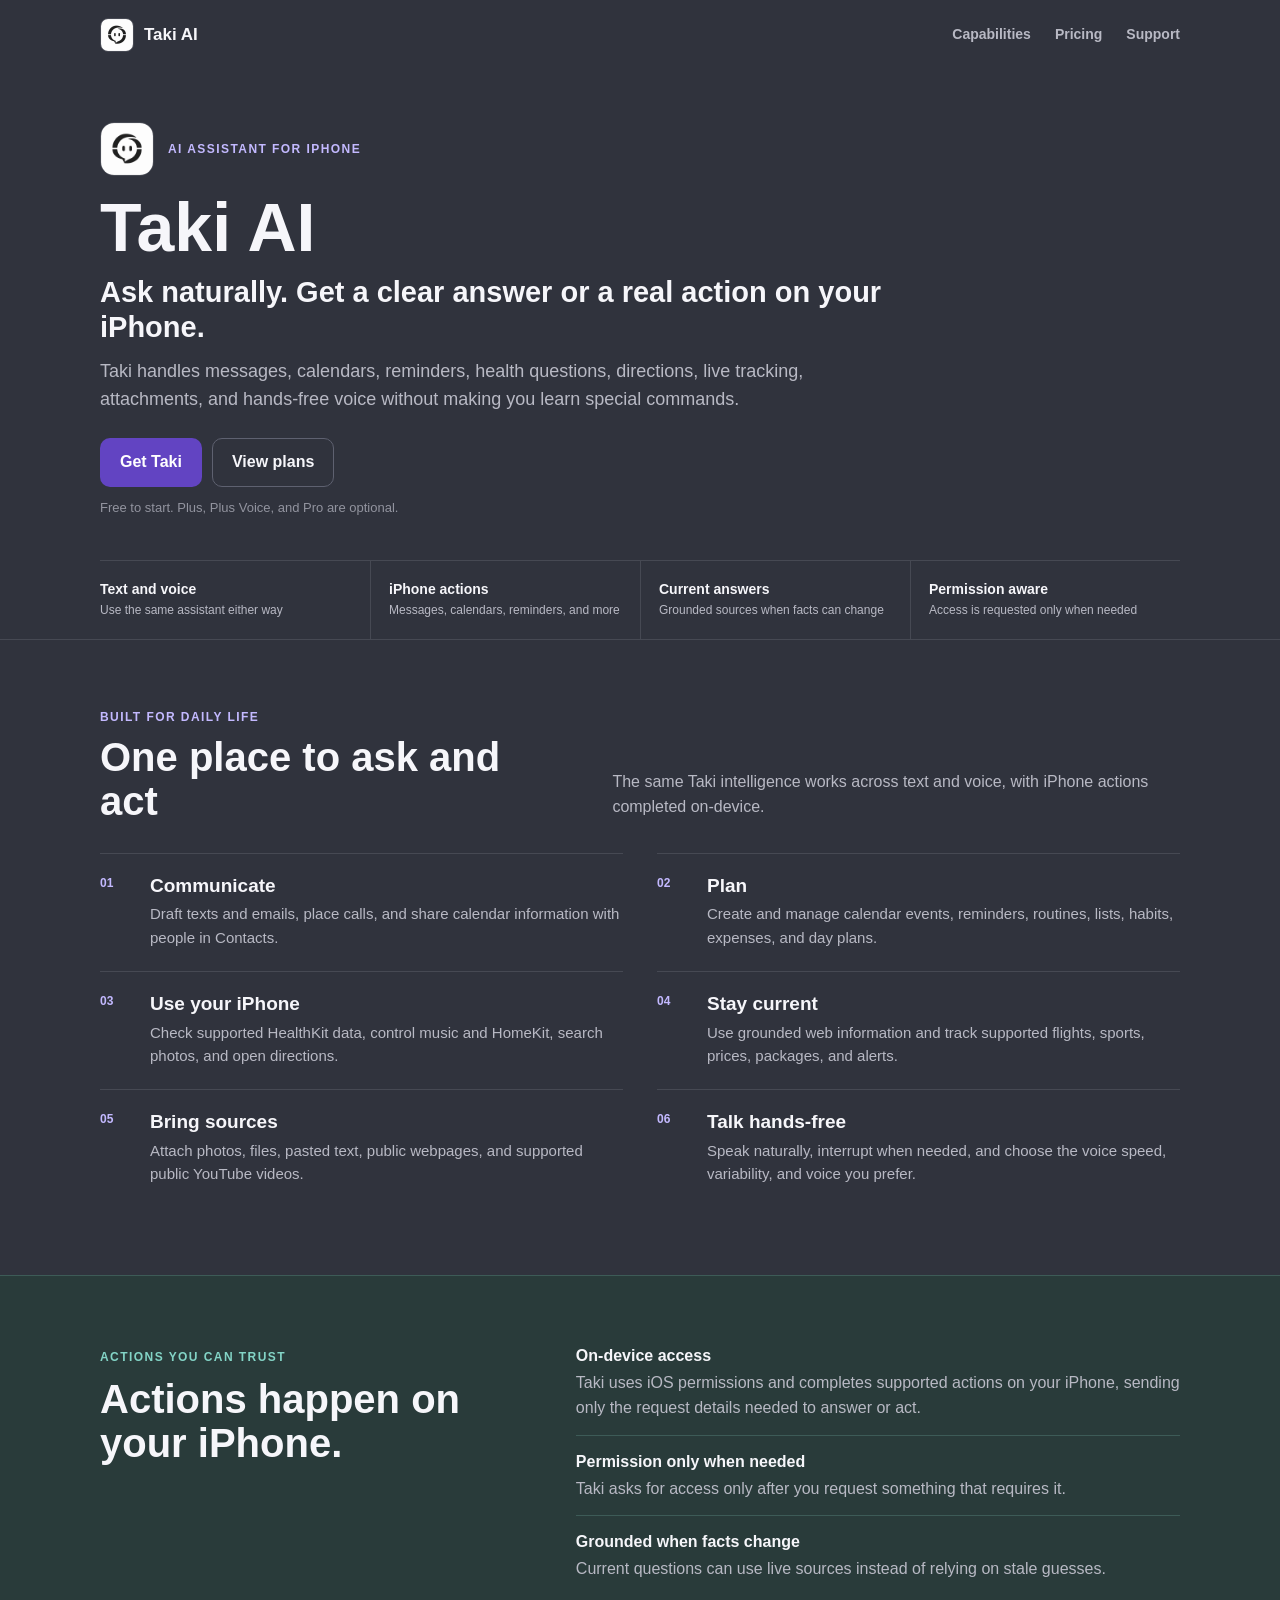
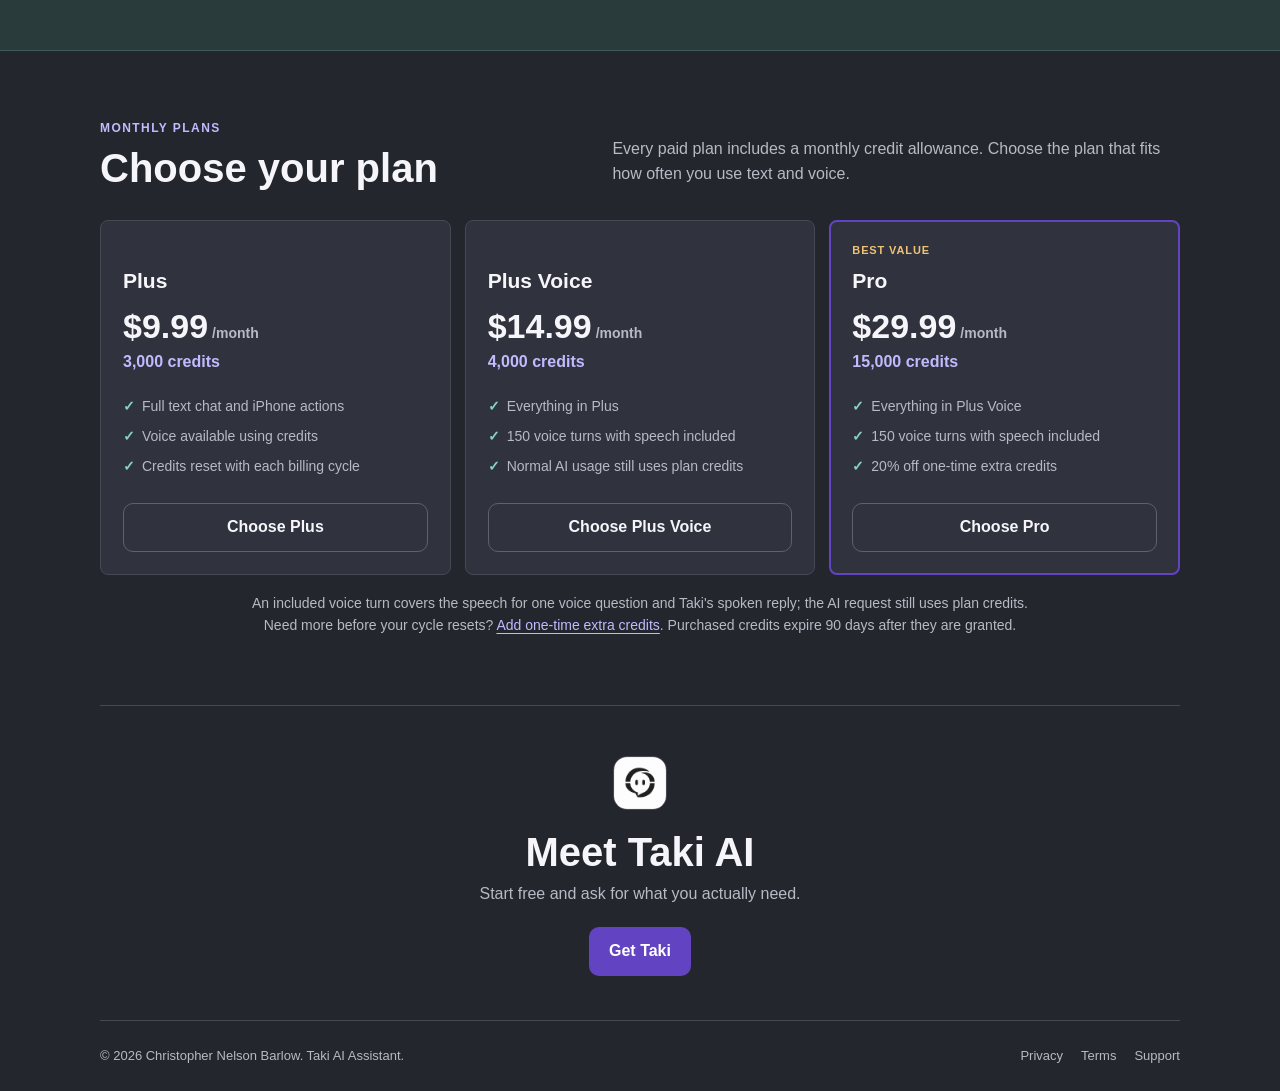
==== index.html @ 1af3bc0f "Update included voice allowances" ====
<!DOCTYPE html>
<html lang="en">
<head>
<meta charset="UTF-8" />
<meta name="viewport" content="width=device-width, initial-scale=1.0" />
<title>Taki AI - your everyday iPhone assistant</title>
<meta name="description" content="Taki is an AI assistant for iPhone that answers questions and completes real actions by text or voice." />
<link rel="icon" type="image/png" href="assets/taki-icon.png" />
<link rel="stylesheet" href="public.css?v=20260712-dark" />
</head>
<body class="site-home">
<div class="hero-shell">
  <div class="wrap">
    <header class="site-header">
      <a class="brand" href="./" aria-label="Taki AI home"><img class="brand-mark" src="assets/taki-icon.png" alt="" /> Taki AI</a>
      <nav aria-label="Main navigation">
        <a href="#capabilities">Capabilities</a>
        <a href="#pricing">Pricing</a>
        <a href="support/">Support</a>
      </nav>
    </header>

    <main class="hero">
      <div class="hero-brandline">
        <img class="hero-mark" src="assets/taki-icon.png" alt="Taki AI app icon" />
        <span class="eyebrow">AI assistant for iPhone</span>
      </div>
      <h1>Taki AI</h1>
      <p class="hero-offer">Ask naturally. Get a clear answer or a real action on your iPhone.</p>
      <p class="lede">Taki handles messages, calendars, reminders, health questions, directions, live tracking, attachments, and hands-free voice without making you learn special commands.</p>
      <div class="hero-actions">
        <a class="cta" href="https://apps.apple.com/app/id6786835731">Get Taki</a>
        <a class="secondary-cta" href="buy/">View plans</a>
      </div>
      <span class="cta-sub">Free to start. Plus, Plus Voice, and Pro are optional.</span>
    </main>

    <div class="hero-facts" aria-label="Taki AI highlights">
      <div><strong>Text and voice</strong><span>Use the same assistant either way</span></div>
      <div><strong>iPhone actions</strong><span>Messages, calendars, reminders, and more</span></div>
      <div><strong>Current answers</strong><span>Grounded sources when facts can change</span></div>
      <div><strong>Permission aware</strong><span>Access is requested only when needed</span></div>
    </div>
  </div>
</div>

<section id="capabilities" class="capability-band">
  <div class="wrap">
    <div class="section-heading">
      <span class="eyebrow">Built for daily life</span>
      <h2>One place to ask and act</h2>
      <p class="section-sub">The same Taki intelligence works across text and voice, with iPhone actions completed on-device.</p>
    </div>
    <div class="grid">
      <article class="feat"><span class="feature-index">01</span><h3>Communicate</h3><p>Draft texts and emails, place calls, and share calendar information with people in Contacts.</p></article>
      <article class="feat"><span class="feature-index">02</span><h3>Plan</h3><p>Create and manage calendar events, reminders, routines, lists, habits, expenses, and day plans.</p></article>
      <article class="feat"><span class="feature-index">03</span><h3>Use your iPhone</h3><p>Check supported HealthKit data, control music and HomeKit, search photos, and open directions.</p></article>
      <article class="feat"><span class="feature-index">04</span><h3>Stay current</h3><p>Use grounded web information and track supported flights, sports, prices, packages, and alerts.</p></article>
      <article class="feat"><span class="feature-index">05</span><h3>Bring sources</h3><p>Attach photos, files, pasted text, public webpages, and supported public YouTube videos.</p></article>
      <article class="feat"><span class="feature-index">06</span><h3>Talk hands-free</h3><p>Speak naturally, interrupt when needed, and choose the voice speed, variability, and voice you prefer.</p></article>
    </div>
  </div>
</section>

<section class="trust-band">
  <div class="wrap trust-layout">
    <div>
      <span class="eyebrow">Actions you can trust</span>
      <h2>Actions happen on your iPhone.</h2>
    </div>
    <div class="trust-points">
      <p><span><strong>On-device access</strong>Taki uses iOS permissions and completes supported actions on your iPhone, sending only the request details needed to answer or act.</span></p>
      <p><span><strong>Permission only when needed</strong>Taki asks for access only after you request something that requires it.</span></p>
      <p><span><strong>Grounded when facts change</strong>Current questions can use live sources instead of relying on stale guesses.</span></p>
    </div>
  </div>
</section>

<section id="pricing" class="pricing-band">
  <div class="wrap">
    <div class="section-heading">
      <span class="eyebrow">Monthly plans</span>
      <h2>Choose your plan</h2>
      <p class="section-sub">Every paid plan includes a monthly credit allowance. Choose the plan that fits how often you use text and voice.</p>
    </div>
    <div class="plans">
      <article class="plan" data-plan="plus">
        <div class="plan-kicker" aria-hidden="true"></div>
        <div class="name">Plus</div><div class="price">$9.99<span>/month</span></div><div class="cr">3,000 credits</div>
        <ul><li>Full text chat and iPhone actions</li><li>Voice available using credits</li><li>Credits reset with each billing cycle</li></ul>
        <a class="plan-link" href="buy/?plan=plus">Choose Plus</a>
      </article>
      <article class="plan" data-plan="plus_voice">
        <div class="plan-kicker" aria-hidden="true"></div><div class="name">Plus Voice</div><div class="price">$14.99<span>/month</span></div><div class="cr">4,000 credits</div>
        <ul><li>Everything in Plus</li><li><span class="voice-count">150</span> voice turns with speech included</li><li>Normal AI usage still uses plan credits</li></ul>
        <a class="plan-link" href="buy/?plan=plus_voice">Choose Plus Voice</a>
      </article>
      <article class="plan feature" data-plan="pro">
        <div class="plan-kicker">Best value</div><div class="name">Pro</div><div class="price">$29.99<span>/month</span></div><div class="cr">15,000 credits</div>
        <ul><li>Everything in Plus Voice</li><li><span class="voice-count">150</span> voice turns with speech included</li><li>20% off one-time extra credits</li></ul>
        <a class="plan-link" href="buy/?plan=pro">Choose Pro</a>
      </article>
    </div>
    <div class="credit-note">An included voice turn covers the speech for one voice question and Taki's spoken reply; the AI request still uses plan credits. Need more before your cycle resets? <a href="buy/?plan=credits">Add one-time extra credits</a>. Purchased credits expire 90 days after they are granted.</div>
  </div>
</section>

<div class="wrap">
  <div class="final">
    <img class="final-mark" src="assets/taki-icon.png" alt="" />
    <h2>Meet Taki AI</h2>
    <p class="section-sub">Start free and ask for what you actually need.</p>
    <a class="cta" href="https://apps.apple.com/app/id6786835731">Get Taki</a>
  </div>

  <footer>
    <div>&copy; 2026 Christopher Nelson Barlow. Taki AI Assistant.</div>
    <div class="foot-links"><a href="privacy/">Privacy</a><a href="terms-of-service/">Terms</a><a href="support/">Support</a></div>
  </footer>
</div>

<script>
(async function syncPlans() {
  try {
    const data = await (await fetch("https://takiaiserver.onrender.com/api/credits/topup-config")).json();
    for (const plan of data.plans || []) {
      const card = document.querySelector(`[data-plan="${plan.key}"]`);
      if (!card) continue;
      card.querySelector(".price").childNodes[0].nodeValue = `$${Number(plan.priceUsd).toFixed(2)}`;
      card.querySelector(".cr").textContent = `${Number(plan.creditsPerCycle).toLocaleString()} credits`;
      const voice = card.querySelector(".voice-count");
      if (voice && Number.isFinite(plan.includedVoiceTurns)) voice.textContent = Number(plan.includedVoiceTurns).toLocaleString();
    }
  } catch {}
})();
</script>
</body>
</html>
---- public.css ----
:root {
  color-scheme: dark;
  --bg: #24262e;
  --surface: #30333d;
  --surface-soft: #2b2e37;
  --band: #292b34;
  --text: #f6f6fa;
  --muted: #b8b9c4;
  --faint: #92949f;
  --line: #464953;
  --line-strong: #5e6170;
  --accent: #6244c2;
  --accent-hover: #5135ab;
  --accent-strong: #c3b9ff;
  --accent-soft: #3b3650;
  --teal: #83d4c6;
  --teal-soft: #293b3a;
  --teal-line: #3d5b57;
  --amber: #efc276;
  --amber-soft: #403624;
  --success: #86d7aa;
  --success-soft: #293d35;
  --warning: #efc276;
  --warning-soft: #403624;
  --danger: #ff9ca3;
}

* {
  box-sizing: border-box;
}

html {
  min-width: 320px;
  min-height: 100%;
  scroll-behavior: smooth;
  background: var(--bg);
}

body {
  min-width: 320px;
  min-height: 100vh;
  margin: 0;
  background: var(--bg);
  color: var(--text);
  font: 16px/1.55 -apple-system, BlinkMacSystemFont, "SF Pro Text", "Segoe UI", sans-serif;
  letter-spacing: 0;
  -webkit-font-smoothing: antialiased;
}

body.modal-open {
  overflow: hidden;
}

a {
  color: var(--accent-strong);
  text-decoration-thickness: 1px;
  text-underline-offset: 3px;
}

button,
input {
  font: inherit;
}

button,
a {
  -webkit-tap-highlight-color: transparent;
}

button:focus-visible,
a:focus-visible,
input:focus-visible,
summary:focus-visible {
  outline: 3px solid var(--accent-soft);
  outline-offset: 3px;
}

.wrap {
  width: min(calc(100% - 40px), 1080px);
  margin: 0 auto;
}

.hidden {
  display: none !important;
}

.eyebrow {
  display: inline-block;
  margin: 0 0 10px;
  color: var(--accent-strong);
  font-size: 12px;
  font-weight: 800;
  letter-spacing: .12em;
  text-transform: uppercase;
}

h1,
h2,
h3 {
  margin-top: 0;
  color: var(--text);
  font-family: -apple-system, BlinkMacSystemFont, "SF Pro Display", "Segoe UI", sans-serif;
  letter-spacing: 0;
}

h1 {
  margin-bottom: 14px;
  font-size: 68px;
  line-height: .98;
}

h2 {
  margin-bottom: 12px;
  font-size: 40px;
  line-height: 1.1;
}

h3 {
  margin-bottom: 7px;
  font-size: 19px;
  line-height: 1.25;
}

p {
  margin-top: 0;
}

.topbar,
.hero-shell {
  background: var(--surface);
}

.topbar {
  border-bottom: 1px solid var(--line);
}

.site-header {
  display: flex;
  min-height: 70px;
  align-items: center;
  justify-content: space-between;
  gap: 24px;
}

.brand {
  display: inline-flex;
  align-items: center;
  gap: 10px;
  color: var(--text);
  font-size: 17px;
  font-weight: 800;
  text-decoration: none;
}

.brand-mark {
  width: 34px;
  height: 34px;
  border: 1px solid var(--line);
  border-radius: 8px;
  object-fit: cover;
}

nav {
  display: flex;
  align-items: center;
  gap: 24px;
}

nav a {
  color: var(--muted);
  font-size: 14px;
  font-weight: 700;
  text-decoration: none;
}

nav a:hover {
  color: var(--text);
}

/* Homepage */
.hero-shell {
  border-bottom: 1px solid var(--line);
}

.hero {
  max-width: 930px;
  padding: 52px 0 42px;
}

.hero-brandline {
  display: flex;
  align-items: center;
  gap: 14px;
  margin-bottom: 18px;
}

.hero-brandline .eyebrow {
  margin: 0;
}

.hero-mark {
  width: 54px;
  height: 54px;
  flex: none;
  border: 1px solid var(--line);
  border-radius: 14px;
  object-fit: cover;
}

.hero-offer {
  max-width: 860px;
  margin-bottom: 12px;
  color: var(--text);
  font-size: 29px;
  font-weight: 750;
  line-height: 1.23;
}

.lede,
.sub,
.section-sub,
.updated,
.hint,
.foot,
footer {
  color: var(--muted);
}

.lede {
  max-width: 760px;
  margin-bottom: 24px;
  font-size: 18px;
}

.hero-actions {
  display: flex;
  align-items: center;
  gap: 10px;
  flex-wrap: wrap;
}

.cta,
.secondary-cta,
.plan-link,
button.buy,
button.primary {
  display: inline-flex;
  min-height: 48px;
  align-items: center;
  justify-content: center;
  border: 1px solid transparent;
  border-radius: 10px;
  padding: 11px 19px;
  font-weight: 800;
  text-decoration: none;
  cursor: pointer;
  transition: transform .16s ease, background-color .16s ease, border-color .16s ease;
}

.cta,
button.buy,
button.primary {
  background: var(--accent);
  color: #ffffff;
}

.cta:hover,
button.buy:not(:disabled):hover,
button.primary:not(:disabled):hover {
  background: var(--accent-hover);
}

.secondary-cta,
.plan-link {
  border-color: var(--line-strong);
  background: var(--surface);
  color: var(--text);
}

.secondary-cta:hover,
.plan-link:hover {
  border-color: var(--accent);
}

.cta:hover,
.secondary-cta:hover,
.plan-link:hover,
button:not(:disabled):hover {
  transform: scale(1.02);
}

.cta:active,
.secondary-cta:active,
.plan-link:active,
button:not(:disabled):active {
  transform: scale(.98);
}

button:disabled {
  cursor: default;
  opacity: .5;
}

.cta-sub {
  display: block;
  margin-top: 11px;
  color: var(--faint);
  font-size: 13px;
}

.hero-facts {
  display: grid;
  grid-template-columns: repeat(4, minmax(0, 1fr));
  border-top: 1px solid var(--line);
}

.hero-facts > div {
  min-width: 0;
  padding: 18px 18px 20px;
  border-left: 1px solid var(--line);
}

.hero-facts > div:first-child {
  border-left: 0;
  padding-left: 0;
}

.hero-facts strong,
.hero-facts span {
  display: block;
}

.hero-facts strong {
  margin-bottom: 2px;
  font-size: 14px;
}

.hero-facts span {
  color: var(--muted);
  font-size: 12px;
  line-height: 1.4;
}

.site-home section {
  padding: 68px 0;
}

.capability-band {
  background: var(--surface);
}

.trust-band {
  border-top: 1px solid var(--teal-line);
  border-bottom: 1px solid var(--teal-line);
  background: var(--teal-soft);
}

.pricing-band {
  background: var(--bg);
}

.section-heading {
  display: grid;
  grid-template-columns: minmax(0, .9fr) minmax(340px, 1.1fr);
  align-items: end;
  gap: 4px 48px;
  margin-bottom: 30px;
}

.section-heading .eyebrow,
.section-heading h2 {
  grid-column: 1;
}

.section-heading .eyebrow {
  margin-bottom: 4px;
}

.section-heading h2 {
  margin-bottom: 0;
}

.section-heading .section-sub {
  grid-column: 2;
  grid-row: 1 / 3;
  margin: 0;
  padding-bottom: 3px;
  font-size: 16px;
}

.grid {
  display: grid;
  grid-template-columns: repeat(2, minmax(0, 1fr));
  column-gap: 34px;
}

.feat {
  display: grid;
  grid-template-columns: 38px minmax(0, 1fr);
  grid-template-rows: auto auto;
  column-gap: 12px;
  padding: 20px 0 22px;
  border-top: 1px solid var(--line);
}

.feature-index {
  grid-row: 1 / 3;
  color: var(--accent-strong);
  font-size: 12px;
  font-weight: 800;
}

.feat h3,
.feat p {
  grid-column: 2;
}

.feat h3 {
  margin-bottom: 5px;
}

.feat p,
.plan li,
.trust-points p {
  color: var(--muted);
}

.feat p {
  margin-bottom: 0;
  font-size: 15px;
}

.trust-layout {
  display: grid;
  grid-template-columns: minmax(260px, .82fr) minmax(0, 1.18fr);
  align-items: start;
  gap: 56px;
}

.trust-layout .eyebrow {
  color: var(--teal);
}

.trust-layout h2 {
  max-width: 430px;
}

.trust-points p {
  margin: 0;
  padding: 14px 0;
  border-bottom: 1px solid var(--teal-line);
}

.trust-points p:first-child {
  padding-top: 0;
}

.trust-points p:last-child {
  padding-bottom: 0;
  border-bottom: 0;
}

.trust-points strong {
  display: block;
  margin-bottom: 2px;
  color: var(--text);
}

.plans {
  display: grid;
  grid-template-columns: repeat(3, minmax(0, 1fr));
  gap: 14px;
}

.plan {
  display: flex;
  min-width: 0;
  flex-direction: column;
  border: 1px solid var(--line);
  border-radius: 8px;
  background: var(--surface);
  padding: 22px;
}

.plan.feature {
  border: 2px solid var(--accent);
  padding: 21px;
}

.plan-kicker {
  flex: 0 0 14px;
  height: 14px;
  margin-bottom: 8px;
  color: var(--amber);
  font-size: 11px;
  font-weight: 800;
  letter-spacing: .08em;
  line-height: 14px;
  text-transform: uppercase;
}

.plan-kicker:empty {
  visibility: hidden;
}

.plan .name {
  font-size: 21px;
  font-weight: 800;
}

.plan .price {
  margin: 11px 0 4px;
  color: var(--text);
  font-size: 34px;
  font-weight: 800;
  line-height: 1.1;
}

.plan .price span {
  margin-left: 4px;
  color: var(--muted);
  font-size: 14px;
  font-weight: 600;
}

.plan .cr {
  margin-bottom: 14px;
  color: var(--accent-strong);
  font-weight: 800;
}

.plan ul {
  margin: 0 0 18px;
  padding: 0;
  list-style: none;
}

.plan li {
  position: relative;
  margin: 8px 0;
  padding-left: 19px;
  font-size: 14px;
}

.plan li::before {
  position: absolute;
  left: 0;
  color: var(--teal);
  content: "✓";
  font-weight: 900;
}

.plan-link {
  width: 100%;
  margin-top: auto;
}

.credit-note {
  max-width: 780px;
  margin: 18px auto 0;
  color: var(--muted);
  font-size: 14px;
  text-align: center;
}

.final {
  margin: 0;
  padding: 50px 20px 44px;
  border-top: 1px solid var(--line);
  text-align: center;
}

.final-mark {
  width: 54px;
  height: 54px;
  margin-bottom: 13px;
  border: 1px solid var(--line);
  border-radius: 14px;
}

.final h2 {
  margin-bottom: 8px;
}

.final .section-sub {
  margin-bottom: 20px;
}

footer {
  display: flex;
  align-items: center;
  justify-content: space-between;
  gap: 20px;
  padding: 25px 0;
  border-top: 1px solid var(--line);
  font-size: 13px;
}

.foot-links {
  display: flex;
  gap: 18px;
}

.foot-links a,
footer a {
  color: inherit;
  text-decoration: none;
}

/* Purchase flow */
.buy-flow {
  width: min(calc(100% - 40px), 1120px);
  padding: 46px 0 56px;
}

.site-buy h1 {
  margin-bottom: 10px;
  font-size: 46px;
  line-height: 1.06;
}

.site-buy .sub {
  margin-bottom: 24px;
  font-size: 18px;
}

.site-buy .steps {
  display: grid;
  grid-template-columns: auto 1fr auto 1fr auto;
  align-items: center;
  gap: 10px;
  margin: 0 0 24px;
}

.site-buy .steps .s {
  display: flex;
  align-items: center;
  gap: 7px;
  color: var(--muted);
  font-size: 12px;
  font-weight: 700;
  white-space: nowrap;
}

.site-buy .steps .dot {
  display: grid;
  width: 24px;
  height: 24px;
  place-items: center;
  border: 1px solid var(--line-strong);
  border-radius: 50%;
  background: var(--surface);
}

.site-buy .steps .s.active .dot {
  border-color: var(--accent);
  color: var(--accent-strong);
}

.site-buy .steps .s.done .dot {
  border-color: var(--success);
  background: var(--success-soft);
  color: var(--success);
}

.site-buy .steps .bar {
  height: 1px;
  background: var(--line);
}

.buy-section {
  padding: 0;
}

.purchase-grid {
  display: grid;
  grid-template-columns: repeat(4, minmax(0, 1fr));
  gap: 12px;
}

button.purchase-option {
  display: flex;
  min-height: 208px;
  flex-direction: column;
  align-items: flex-start;
  border: 1px solid var(--line);
  border-radius: 8px;
  background: var(--surface);
  color: var(--text);
  padding: 18px;
  text-align: left;
  cursor: pointer;
  transition: transform .16s ease, border-color .16s ease, background-color .16s ease;
}

button.purchase-option:hover {
  border-color: var(--accent);
  background: var(--surface-soft);
}

.option-name {
  font-size: 19px;
  font-weight: 800;
}

.option-price {
  margin-top: 9px;
  font-size: 28px;
  font-weight: 800;
  line-height: 1.1;
}

.option-price small {
  margin-left: 4px;
  color: var(--muted);
  font-size: 13px;
  font-weight: 600;
}

.option-detail {
  margin-top: 6px;
  color: var(--muted);
  font-size: 13px;
  line-height: 1.4;
}

.option-action {
  margin-top: auto;
  padding-top: 10px;
  color: var(--accent-strong);
  font-size: 13px;
  font-weight: 800;
}

.selection-summary,
.acct {
  display: flex;
  align-items: center;
  justify-content: space-between;
  gap: 18px;
  border: 1px solid var(--line);
  border-radius: 8px;
  background: var(--surface);
  padding: 16px;
}

.selection-summary strong {
  font-size: 19px;
}

.selection-summary span {
  color: var(--muted);
  font-size: 13px;
  text-align: right;
}

.link-btn {
  border: 0;
  background: transparent;
  color: var(--accent-strong);
  padding: 10px 0;
  font-size: 13px;
  font-weight: 750;
  text-decoration: underline;
  text-underline-offset: 3px;
  cursor: pointer;
}

label {
  display: block;
  margin: 21px 0 8px;
  font-weight: 800;
}

.hint {
  display: block;
  margin-top: 4px;
  font-size: 13px;
  font-weight: 400;
}

input {
  width: 100%;
  min-height: 50px;
  border: 1px solid var(--line-strong);
  border-radius: 8px;
  background: var(--surface);
  color: var(--text);
  padding: 12px 14px;
  font-size: 16px;
}

input:focus {
  border-color: var(--accent);
  outline: none;
}

button.buy {
  width: 100%;
  margin-top: 14px;
}

.msg {
  min-height: 22px;
  margin-top: 11px;
  color: var(--muted);
  font-size: 13px;
}

.msg.err {
  color: var(--danger);
}

.msg.ok {
  color: var(--success);
}

.banner {
  margin-bottom: 20px;
  padding: 13px 15px;
  border: 1px solid var(--line);
  border-radius: 8px;
  font-size: 14px;
}

.banner.ok {
  border-color: var(--success);
  background: var(--success-soft);
  color: var(--success);
}

.banner.warn {
  border-color: var(--warning);
  background: var(--warning-soft);
  color: var(--warning);
}

.acct {
  margin-bottom: 2px;
}

.acct .id {
  font-weight: 800;
}

.acct .who {
  color: var(--muted);
  font-size: 13px;
}

.badge {
  border-radius: 999px;
  background: var(--accent-soft);
  color: var(--accent-strong);
  padding: 5px 10px;
  font-size: 11px;
  font-weight: 800;
  text-transform: uppercase;
}

.packs {
  display: grid;
  grid-template-columns: repeat(3, minmax(0, 1fr));
  gap: 10px;
}

.pack {
  min-height: 88px;
  border: 1px solid var(--line);
  border-radius: 8px;
  background: var(--surface);
  color: var(--text);
  padding: 12px 8px;
  cursor: pointer;
}

.pack.on {
  border-color: var(--accent);
  background: var(--accent-soft);
}

.pack .c,
.pack .p {
  display: block;
}

.pack .c {
  font-size: 16px;
  font-weight: 800;
}

.pack .p {
  margin-top: 3px;
  color: var(--muted);
  font-size: 13px;
}

.total {
  display: flex;
  align-items: baseline;
  justify-content: space-between;
  gap: 12px;
  margin-top: 21px;
  color: var(--muted);
}

.total b {
  color: var(--text);
  font-size: 28px;
}

.foot {
  margin-top: 30px;
  padding-top: 17px;
  border-top: 1px solid var(--line);
  font-size: 12px;
}

.confirm-layer {
  position: fixed;
  z-index: 50;
  inset: 0;
  display: grid;
  place-items: center;
  overflow-y: auto;
  padding: 20px;
  background: rgb(20 22 27 / .72);
}

.confirm-dialog {
  width: min(100%, 520px);
  max-height: calc(100vh - 40px);
  overflow-y: auto;
  border: 1px solid var(--line);
  border-radius: 8px;
  background: var(--surface);
  padding: 25px;
}

.confirm-dialog h2 {
  font-size: 28px;
}

.confirm-person {
  display: flex;
  align-items: center;
  gap: 12px;
  margin: 21px 0;
}

.confirm-person > div:last-child {
  display: grid;
}

.confirm-person span {
  color: var(--muted);
  font-size: 13px;
}

.avatar {
  display: grid;
  width: 48px;
  height: 48px;
  flex: none;
  place-items: center;
  border-radius: 50%;
  background: var(--accent-soft);
  color: var(--accent-strong);
  font-weight: 900;
}

.account-facts {
  margin: 0;
  border-top: 1px solid var(--line);
}

.account-facts > div {
  display: flex;
  justify-content: space-between;
  gap: 20px;
  padding: 12px 0;
  border-bottom: 1px solid var(--line);
}

.account-facts dt {
  color: var(--muted);
}

.account-facts dd {
  margin: 0;
  font-weight: 750;
  text-align: right;
}

.device-block {
  margin-top: 19px;
}

.device-list {
  display: grid;
  gap: 7px;
  margin-top: 8px;
}

.device-list span,
.device-sync-note {
  margin: 0;
  color: var(--muted);
  font-size: 13px;
}

.privacy-note {
  margin: 17px 0;
  color: var(--muted);
  font-size: 12px;
}

.confirm-actions {
  display: grid;
  grid-template-columns: 1fr 1fr;
  gap: 10px;
}

.confirm-actions button:not(.primary) {
  min-height: 48px;
  border: 1px solid var(--line-strong);
  border-radius: 8px;
  background: var(--surface-soft);
  color: var(--text);
  font-weight: 750;
  cursor: pointer;
}

/* Support, privacy, and terms */
.site-doc > .wrap {
  width: min(calc(100% - 40px), 840px);
  padding: 48px 0 64px;
}

.site-doc h1 {
  font-size: 48px;
}

.site-doc h2 {
  margin-top: 36px;
  font-size: 28px;
}

.site-doc h3 {
  margin-top: 28px;
}

.site-doc .lede,
.site-doc .sub {
  max-width: none;
  font-size: 18px;
}

.note,
.contact,
details {
  border: 1px solid var(--line);
  border-radius: 8px;
  background: var(--surface);
}

.note {
  border-left: 4px solid var(--teal);
}

.note,
.contact {
  margin: 23px 0;
  padding: 17px;
}

details {
  margin: 9px 0;
  padding: 15px 17px;
}

summary {
  cursor: pointer;
  font-weight: 800;
}

details p {
  margin: 11px 0 0;
  color: var(--muted);
}

.site-doc table {
  display: block;
  width: 100%;
  overflow-x: auto;
  border: 1px solid var(--line);
  border-radius: 8px;
  border-collapse: separate;
  border-spacing: 0;
  background: var(--surface);
}

.site-doc th,
.site-doc td {
  min-width: 180px;
  padding: 12px 14px;
  border-bottom: 1px solid var(--line);
  text-align: left;
  vertical-align: top;
}

.site-doc th {
  background: var(--surface-soft);
}

.site-doc tr:last-child td {
  border-bottom: 0;
}

.site-doc li {
  margin: 7px 0;
}

.caps {
  font-size: 13px;
}

.site-doc footer {
  margin-top: 48px;
}

@media (max-width: 860px) {
  .purchase-grid {
    grid-template-columns: repeat(2, minmax(0, 1fr));
  }

  .hero-facts {
    grid-template-columns: repeat(2, minmax(0, 1fr));
  }

  .hero-facts > div:nth-child(3) {
    border-left: 0;
  }

  .hero-facts > div:nth-child(n + 3) {
    border-top: 1px solid var(--line);
  }

  .hero-facts > div:nth-child(3) {
    padding-left: 0;
  }

  .section-heading {
    display: block;
    max-width: 720px;
  }

  .section-heading h2 {
    margin-bottom: 10px;
  }

  .trust-layout {
    grid-template-columns: 1fr;
    gap: 28px;
  }

  .plans {
    grid-template-columns: 1fr;
    width: min(100%, 620px);
    margin-right: auto;
    margin-left: auto;
  }
}

@media (max-width: 620px) {
  .wrap,
  .buy-flow,
  .site-doc > .wrap {
    width: min(calc(100% - 28px), 1080px);
  }

  .site-header {
    min-height: 64px;
  }

  nav {
    gap: 14px;
  }

  nav a:first-child {
    display: none;
  }

  h1 {
    font-size: 52px;
  }

  h2 {
    font-size: 31px;
  }

  .hero {
    padding: 34px 0 32px;
  }

  .hero-brandline {
    gap: 11px;
    margin-bottom: 15px;
  }

  .hero-mark {
    width: 48px;
    height: 48px;
    border-radius: 12px;
  }

  .hero-offer {
    font-size: 24px;
  }

  .lede {
    font-size: 17px;
  }

  .hero-actions > a {
    flex: 1;
  }

  .hero-facts > div {
    padding: 14px 12px 15px;
  }

  .hero-facts > div:nth-child(odd) {
    padding-left: 0;
  }

  .site-home section {
    padding: 50px 0;
  }

  .grid,
  .purchase-grid,
  .packs {
    grid-template-columns: 1fr;
  }

  .grid {
    column-gap: 0;
  }

  .final {
    padding: 40px 14px 36px;
  }

  footer {
    align-items: flex-start;
    flex-direction: column;
  }

  .buy-flow {
    padding: 32px 0 42px;
  }

  .site-buy h1 {
    font-size: 36px;
  }

  .site-buy .steps {
    gap: 6px;
  }

  .site-buy .steps .s {
    font-size: 11px;
  }

  button.purchase-option {
    min-height: 148px;
  }

  .selection-summary,
  .acct,
  .total {
    align-items: flex-start;
    flex-direction: column;
  }

  .selection-summary span {
    text-align: left;
  }

  .pack {
    min-height: 72px;
  }

  .confirm-dialog {
    padding: 21px;
  }

  .confirm-actions {
    grid-template-columns: 1fr;
  }

  .site-doc > .wrap {
    padding-top: 36px;
  }

  .site-doc h1 {
    font-size: 39px;
  }
}

@media (prefers-reduced-motion: reduce) {
  html {
    scroll-behavior: auto;
  }

  *,
  *::before,
  *::after {
    transition-duration: .01ms !important;
  }
}
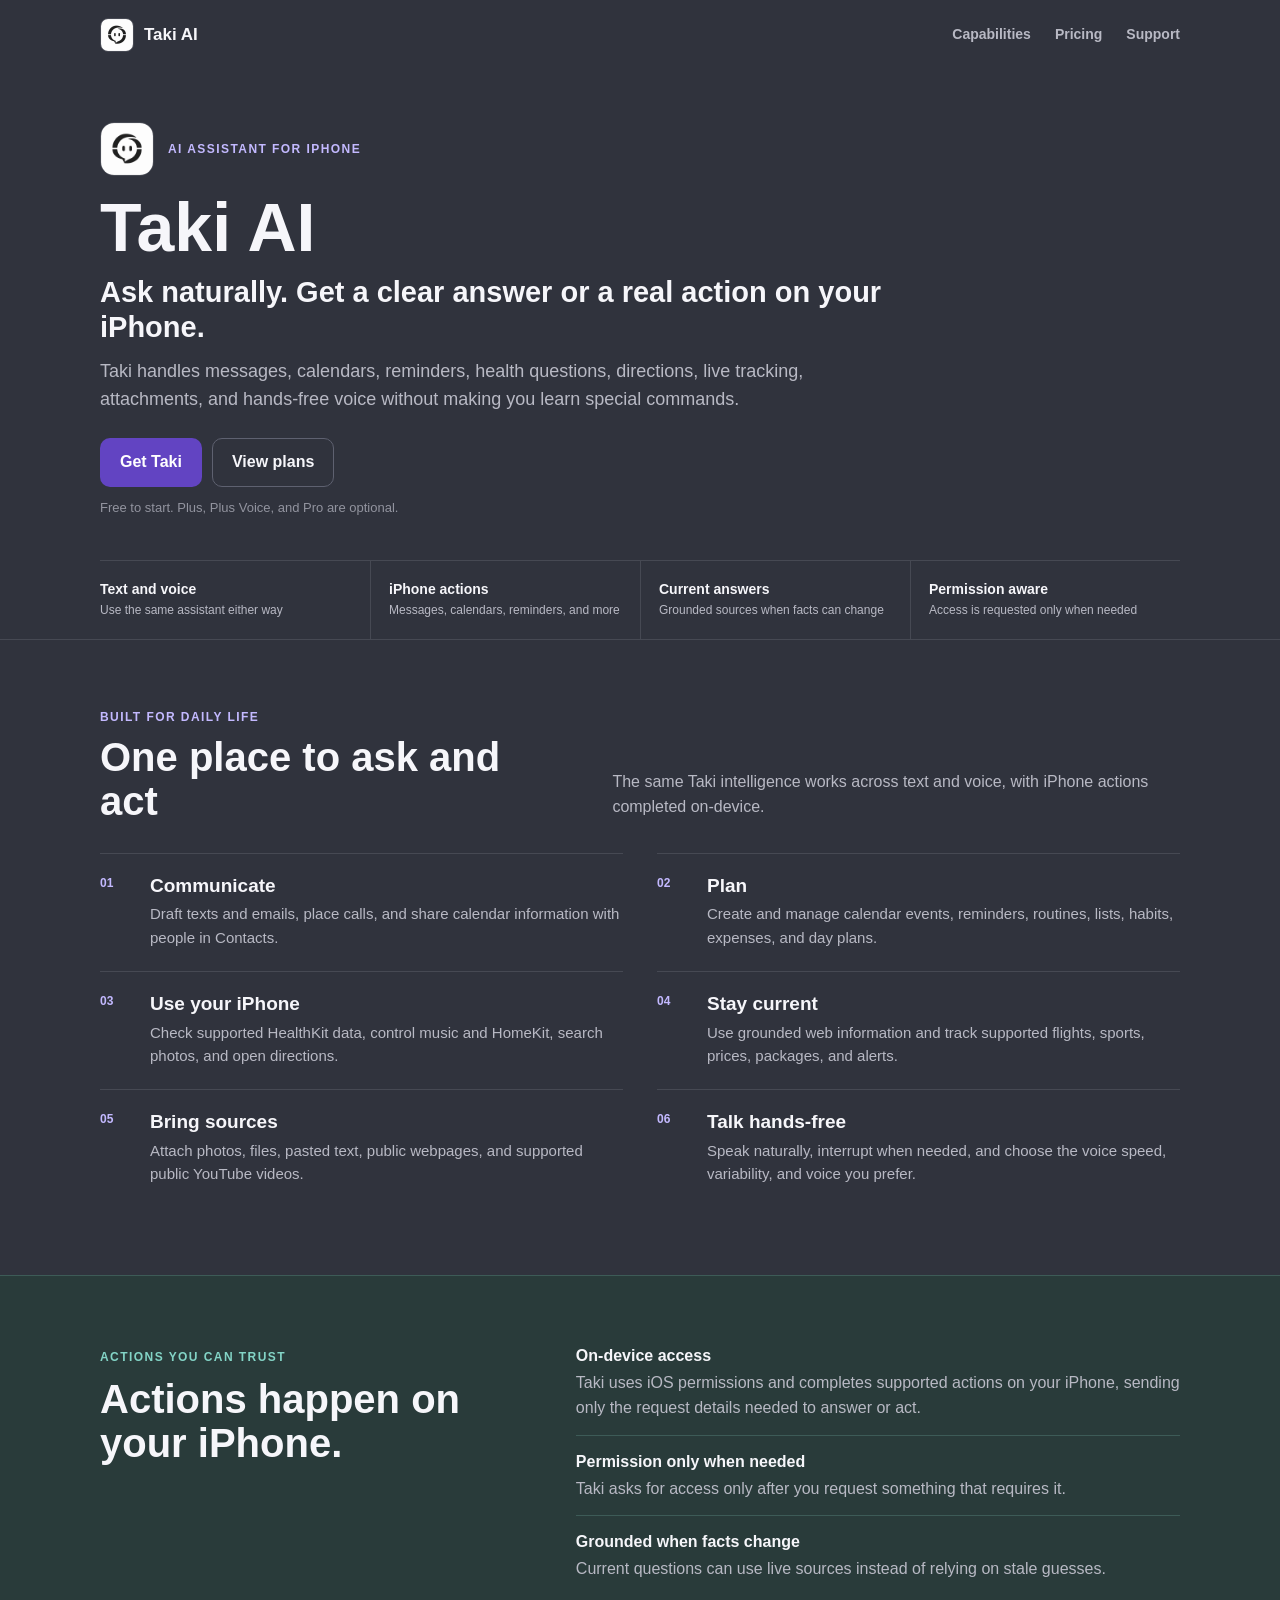
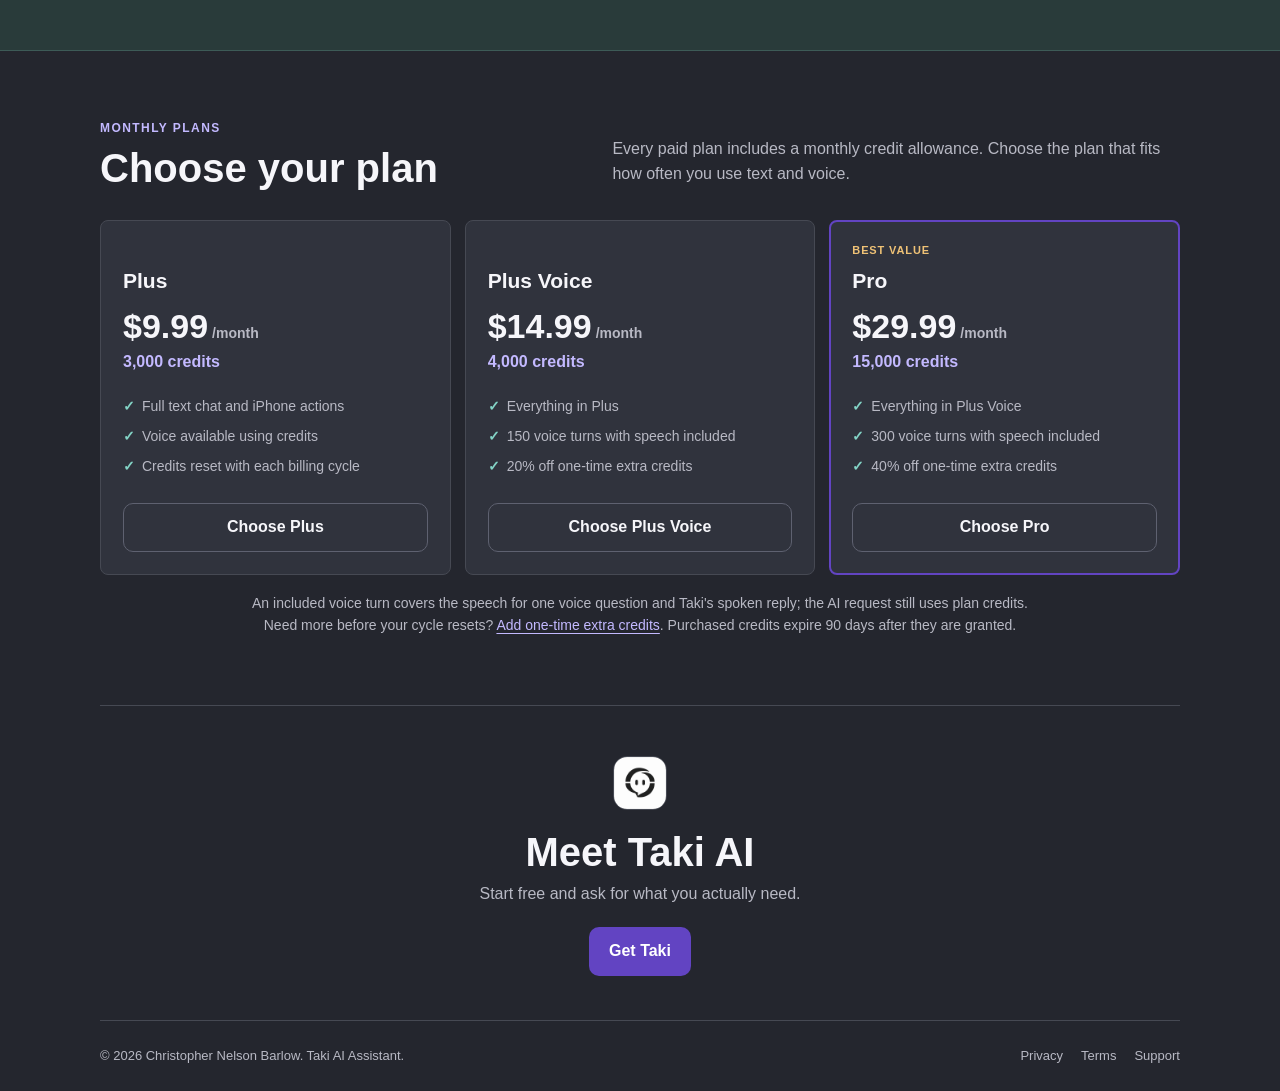
==== commit 2b306d27: "Update credit pricing and secure app handoff" ====
--- a/index.html
+++ b/index.html
@@ -92,12 +92,12 @@
       </article>
       <article class="plan" data-plan="plus_voice">
         <div class="plan-kicker" aria-hidden="true"></div><div class="name">Plus Voice</div><div class="price">$14.99<span>/month</span></div><div class="cr">4,000 credits</div>
-        <ul><li>Everything in Plus</li><li><span class="voice-count">150</span> voice turns with speech included</li><li>Normal AI usage still uses plan credits</li></ul>
+        <ul><li>Everything in Plus</li><li><span class="voice-count">150</span> voice turns with speech included</li><li>20% off one-time extra credits</li></ul>
         <a class="plan-link" href="buy/?plan=plus_voice">Choose Plus Voice</a>
       </article>
       <article class="plan feature" data-plan="pro">
         <div class="plan-kicker">Best value</div><div class="name">Pro</div><div class="price">$29.99<span>/month</span></div><div class="cr">15,000 credits</div>
-        <ul><li>Everything in Plus Voice</li><li><span class="voice-count">150</span> voice turns with speech included</li><li>20% off one-time extra credits</li></ul>
+        <ul><li>Everything in Plus Voice</li><li><span class="voice-count">300</span> voice turns with speech included</li><li>40% off one-time extra credits</li></ul>
         <a class="plan-link" href="buy/?plan=pro">Choose Pro</a>
       </article>
     </div>
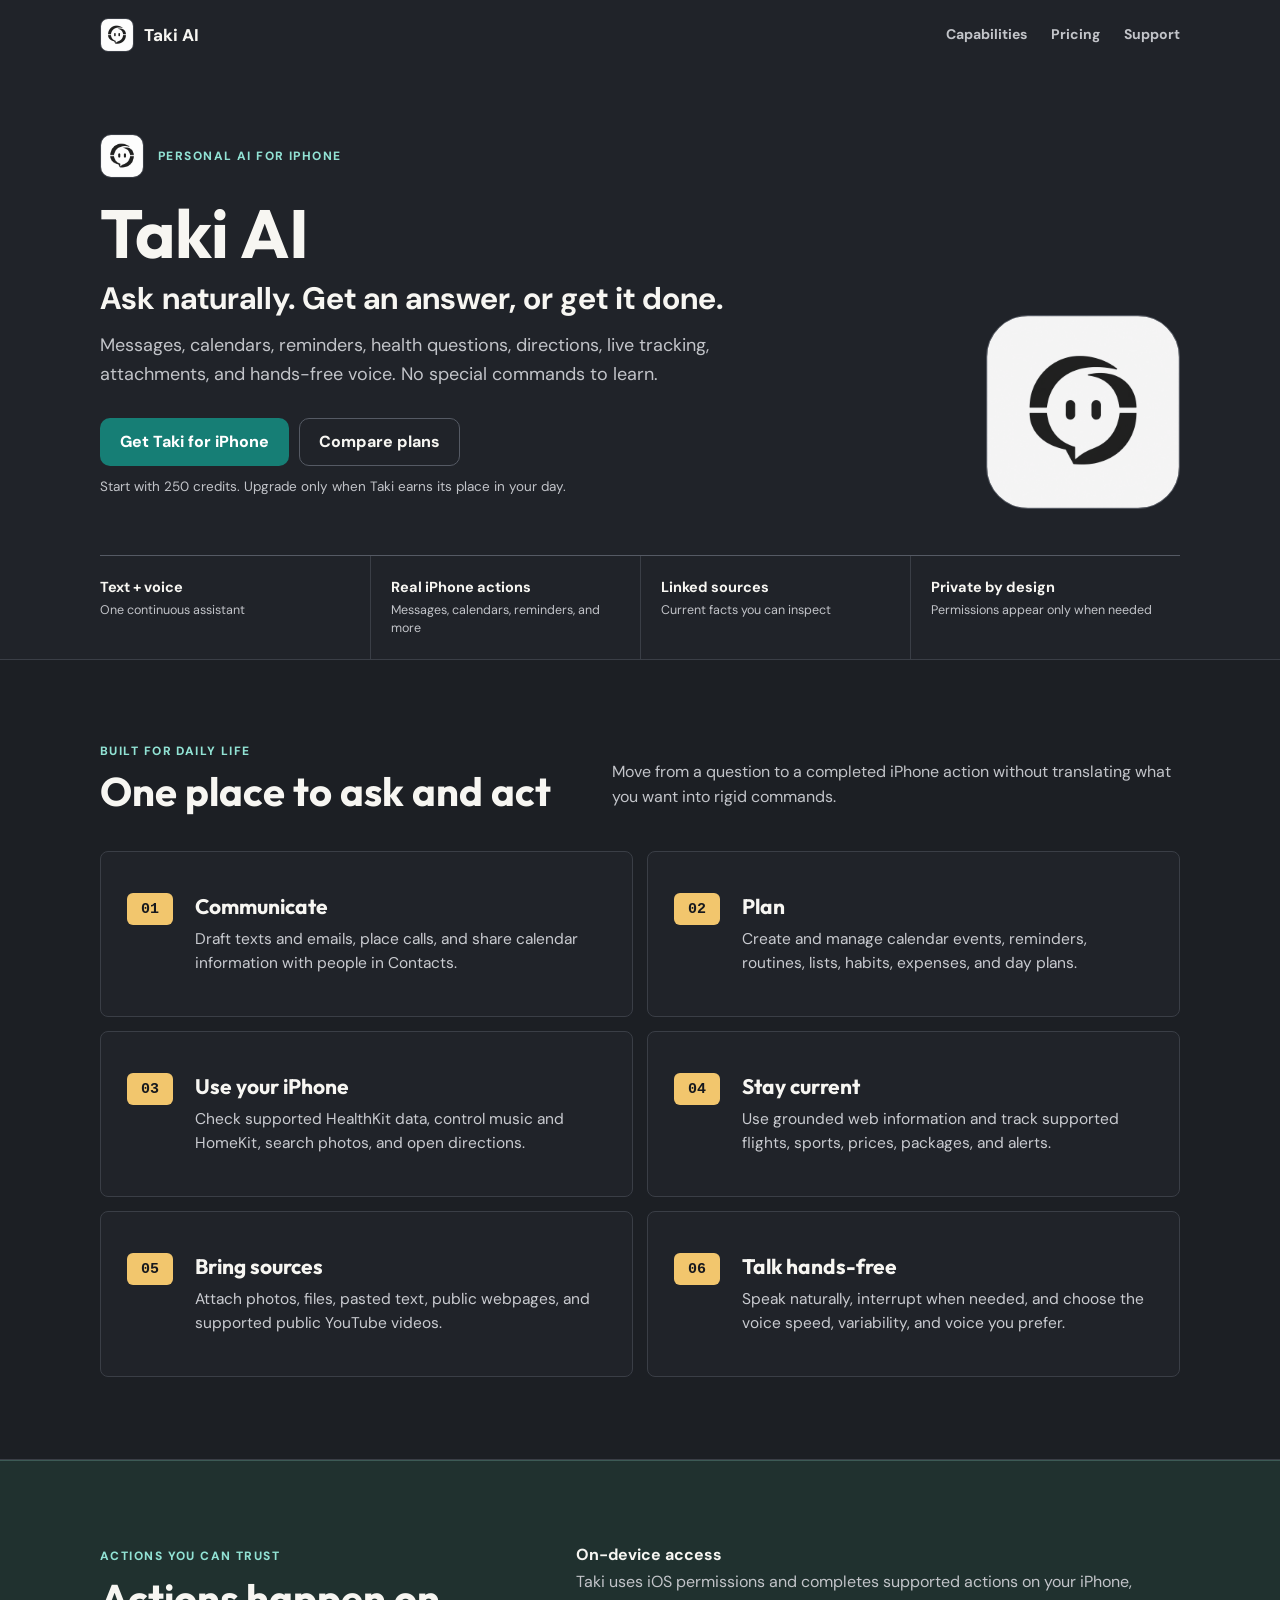
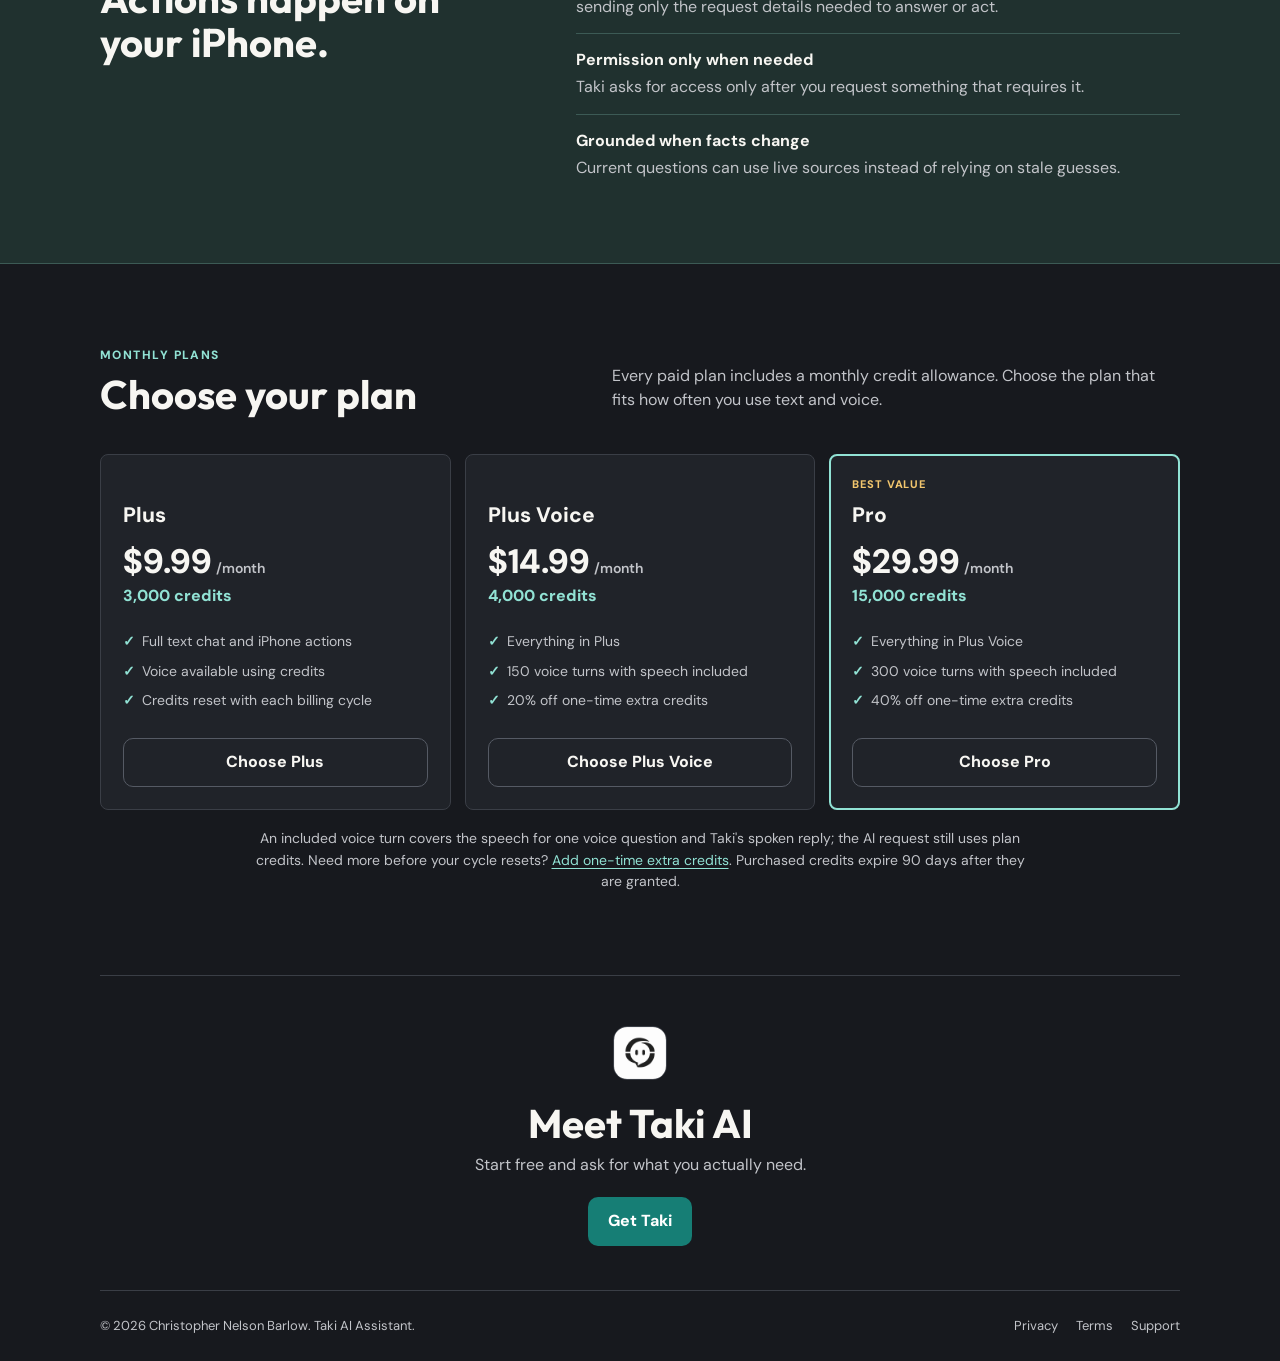
==== commit 24ee59ad: "Redesign public homepage for clarity" ====
--- a/index.html
+++ b/index.html
@@ -6,7 +6,7 @@
 <title>Taki AI - your everyday iPhone assistant</title>
 <meta name="description" content="Taki is an AI assistant for iPhone that answers questions and completes real actions by text or voice." />
 <link rel="icon" type="image/png" href="assets/taki-icon.png" />
-<link rel="stylesheet" href="public.css?v=20260712-dark" />
+<link rel="stylesheet" href="public.css?v=20260720-v2" />
 </head>
 <body class="site-home">
 <div class="hero-shell">
@@ -21,25 +21,26 @@
     </header>
 
     <main class="hero">
+      <img class="hero-watermark" src="assets/taki-icon.png" alt="" aria-hidden="true" />
       <div class="hero-brandline">
         <img class="hero-mark" src="assets/taki-icon.png" alt="Taki AI app icon" />
-        <span class="eyebrow">AI assistant for iPhone</span>
+        <span class="eyebrow">Personal AI for iPhone</span>
       </div>
       <h1>Taki AI</h1>
-      <p class="hero-offer">Ask naturally. Get a clear answer or a real action on your iPhone.</p>
-      <p class="lede">Taki handles messages, calendars, reminders, health questions, directions, live tracking, attachments, and hands-free voice without making you learn special commands.</p>
+      <p class="hero-offer">Ask naturally. Get an answer, or get it done.</p>
+      <p class="lede">Messages, calendars, reminders, health questions, directions, live tracking, attachments, and hands-free voice. No special commands to learn.</p>
       <div class="hero-actions">
-        <a class="cta" href="https://apps.apple.com/app/id6786835731">Get Taki</a>
-        <a class="secondary-cta" href="buy/">View plans</a>
+        <a class="cta" href="https://apps.apple.com/app/id6786835731">Get Taki for iPhone</a>
+        <a class="secondary-cta" href="buy/">Compare plans</a>
       </div>
-      <span class="cta-sub">Free to start. Plus, Plus Voice, and Pro are optional.</span>
+      <span class="cta-sub">Start with 250 credits. Upgrade only when Taki earns its place in your day.</span>
     </main>
 
     <div class="hero-facts" aria-label="Taki AI highlights">
-      <div><strong>Text and voice</strong><span>Use the same assistant either way</span></div>
-      <div><strong>iPhone actions</strong><span>Messages, calendars, reminders, and more</span></div>
-      <div><strong>Current answers</strong><span>Grounded sources when facts can change</span></div>
-      <div><strong>Permission aware</strong><span>Access is requested only when needed</span></div>
+      <div><strong>Text + voice</strong><span>One continuous assistant</span></div>
+      <div><strong>Real iPhone actions</strong><span>Messages, calendars, reminders, and more</span></div>
+      <div><strong>Linked sources</strong><span>Current facts you can inspect</span></div>
+      <div><strong>Private by design</strong><span>Permissions appear only when needed</span></div>
     </div>
   </div>
 </div>
@@ -49,7 +50,7 @@
     <div class="section-heading">
       <span class="eyebrow">Built for daily life</span>
       <h2>One place to ask and act</h2>
-      <p class="section-sub">The same Taki intelligence works across text and voice, with iPhone actions completed on-device.</p>
+      <p class="section-sub">Move from a question to a completed iPhone action without translating what you want into rigid commands.</p>
     </div>
     <div class="grid">
       <article class="feat"><span class="feature-index">01</span><h3>Communicate</h3><p>Draft texts and emails, place calls, and share calendar information with people in Contacts.</p></article>
--- a/public.css
+++ b/public.css
@@ -1,27 +1,29 @@
+@import url("https://fonts.googleapis.com/css2?family=DM+Sans:wght@400;500;600;700;800&family=Outfit:wght@600;700;800&display=swap");
+
 :root {
   color-scheme: dark;
-  --bg: #24262e;
-  --surface: #30333d;
-  --surface-soft: #2b2e37;
-  --band: #292b34;
-  --text: #f6f6fa;
-  --muted: #b8b9c4;
-  --faint: #92949f;
-  --line: #464953;
-  --line-strong: #5e6170;
-  --accent: #6244c2;
-  --accent-hover: #5135ab;
-  --accent-strong: #c3b9ff;
-  --accent-soft: #3b3650;
-  --teal: #83d4c6;
-  --teal-soft: #293b3a;
-  --teal-line: #3d5b57;
-  --amber: #efc276;
-  --amber-soft: #403624;
-  --success: #86d7aa;
-  --success-soft: #293d35;
-  --warning: #efc276;
-  --warning-soft: #403624;
+  --bg: #17191e;
+  --surface: #202329;
+  --surface-soft: #272a31;
+  --band: #1c1f24;
+  --text: #f7f6f2;
+  --muted: #c2c4c9;
+  --faint: #9da1a9;
+  --line: #3a3e46;
+  --line-strong: #555a64;
+  --accent: #167e75;
+  --accent-hover: #11655e;
+  --accent-strong: #91e2d4;
+  --accent-soft: #223d3a;
+  --teal: #91e2d4;
+  --teal-soft: #20312f;
+  --teal-line: #3c5a55;
+  --amber: #f2c66d;
+  --amber-soft: #3c3424;
+  --success: #91d9ad;
+  --success-soft: #24382e;
+  --warning: #f2c66d;
+  --warning-soft: #3c3424;
   --danger: #ff9ca3;
 }
 
@@ -42,7 +44,7 @@
   margin: 0;
   background: var(--bg);
   color: var(--text);
-  font: 16px/1.55 -apple-system, BlinkMacSystemFont, "SF Pro Text", "Segoe UI", sans-serif;
+  font: 16px/1.55 "DM Sans", -apple-system, BlinkMacSystemFont, "Segoe UI", sans-serif;
   letter-spacing: 0;
   -webkit-font-smoothing: antialiased;
 }
@@ -99,7 +101,7 @@
 h3 {
   margin-top: 0;
   color: var(--text);
-  font-family: -apple-system, BlinkMacSystemFont, "SF Pro Display", "Segoe UI", sans-serif;
+  font-family: "Outfit", "DM Sans", -apple-system, BlinkMacSystemFont, sans-serif;
   letter-spacing: 0;
 }
 
@@ -179,19 +181,36 @@
 
 /* Homepage */
 .hero-shell {
+  position: relative;
+  overflow: hidden;
   border-bottom: 1px solid var(--line);
+  isolation: isolate;
 }
 
 .hero {
-  max-width: 930px;
-  padding: 52px 0 42px;
+  position: relative;
+  min-height: 485px;
+  padding: 64px 245px 52px 0;
+}
+
+.hero-watermark {
+  position: absolute;
+  z-index: -1;
+  right: 0;
+  bottom: 46px;
+  width: 194px;
+  height: 194px;
+  border: 1px solid var(--line-strong);
+  border-radius: 42px;
+  object-fit: cover;
+  opacity: .96;
 }
 
 .hero-brandline {
   display: flex;
   align-items: center;
   gap: 14px;
-  margin-bottom: 18px;
+  margin-bottom: 22px;
 }
 
 .hero-brandline .eyebrow {
@@ -199,21 +218,21 @@
 }
 
 .hero-mark {
-  width: 54px;
-  height: 54px;
+  width: 44px;
+  height: 44px;
   flex: none;
   border: 1px solid var(--line);
-  border-radius: 14px;
+  border-radius: 11px;
   object-fit: cover;
 }
 
 .hero-offer {
-  max-width: 860px;
-  margin-bottom: 12px;
+  max-width: 760px;
+  margin-bottom: 14px;
   color: var(--text);
-  font-size: 29px;
-  font-weight: 750;
-  line-height: 1.23;
+  font-size: 31px;
+  font-weight: 700;
+  line-height: 1.18;
 }
 
 .lede,
@@ -227,9 +246,10 @@
 }
 
 .lede {
-  max-width: 760px;
-  margin-bottom: 24px;
+  max-width: 720px;
+  margin-bottom: 28px;
   font-size: 18px;
+  line-height: 1.62;
 }
 
 .hero-actions {
@@ -304,19 +324,20 @@
 .cta-sub {
   display: block;
   margin-top: 11px;
-  color: var(--faint);
-  font-size: 13px;
+  max-width: 620px;
+  color: var(--muted);
+  font-size: 13.5px;
 }
 
 .hero-facts {
   display: grid;
   grid-template-columns: repeat(4, minmax(0, 1fr));
-  border-top: 1px solid var(--line);
+  border-top: 1px solid var(--line-strong);
 }
 
 .hero-facts > div {
   min-width: 0;
-  padding: 18px 18px 20px;
+  padding: 20px 20px 22px;
   border-left: 1px solid var(--line);
 }
 
@@ -331,22 +352,24 @@
 }
 
 .hero-facts strong {
-  margin-bottom: 2px;
-  font-size: 14px;
+  margin-bottom: 4px;
+  color: var(--text);
+  font-size: 14.5px;
 }
 
 .hero-facts span {
   color: var(--muted);
-  font-size: 12px;
+  font-size: 12.5px;
   line-height: 1.4;
 }
 
 .site-home section {
-  padding: 68px 0;
+  padding: 82px 0;
 }
 
 .capability-band {
-  background: var(--surface);
+  border-bottom: 1px solid var(--line);
+  background: var(--band);
 }
 
 .trust-band {
@@ -364,7 +387,7 @@
   grid-template-columns: minmax(0, .9fr) minmax(340px, 1.1fr);
   align-items: end;
   gap: 4px 48px;
-  margin-bottom: 30px;
+  margin-bottom: 38px;
 }
 
 .section-heading .eyebrow,
@@ -391,23 +414,44 @@
 .grid {
   display: grid;
   grid-template-columns: repeat(2, minmax(0, 1fr));
-  column-gap: 34px;
+  gap: 14px;
 }
 
 .feat {
   display: grid;
-  grid-template-columns: 38px minmax(0, 1fr);
+  min-height: 166px;
+  grid-template-columns: 52px minmax(0, 1fr);
   grid-template-rows: auto auto;
-  column-gap: 12px;
-  padding: 20px 0 22px;
-  border-top: 1px solid var(--line);
+  align-content: center;
+  column-gap: 16px;
+  padding: 25px 26px;
+  border: 1px solid var(--line);
+  border-radius: 8px;
+  background: var(--surface);
+  transition: border-color .18s ease, background-color .18s ease, transform .18s ease;
+}
+
+.feat:hover {
+  border-color: var(--teal-line);
+  background: var(--surface-soft);
+  transform: translateY(-2px);
 }
 
 .feature-index {
   grid-row: 1 / 3;
-  color: var(--accent-strong);
-  font-size: 12px;
-  font-weight: 800;
+  display: inline-flex;
+  width: 46px;
+  height: 32px;
+  align-items: center;
+  justify-content: center;
+  border-radius: 6px;
+  background: var(--amber);
+  color: #17191e;
+  font-family: ui-monospace, "SFMono-Regular", Menlo, monospace;
+  font-size: 15px;
+  font-weight: 800;
+  line-height: 1;
+  font-variant-numeric: tabular-nums;
 }
 
 .feat h3,
@@ -416,7 +460,8 @@
 }
 
 .feat h3 {
-  margin-bottom: 5px;
+  margin-bottom: 7px;
+  font-size: 21px;
 }
 
 .feat p,
@@ -427,7 +472,9 @@
 
 .feat p {
   margin-bottom: 0;
-  font-size: 15px;
+  color: #c9cbd0;
+  font-size: 15.5px;
+  line-height: 1.55;
 }
 
 .trust-layout {
@@ -480,10 +527,16 @@
   border-radius: 8px;
   background: var(--surface);
   padding: 22px;
+  transition: border-color .18s ease, transform .18s ease;
+}
+
+.plan:hover {
+  border-color: var(--line-strong);
+  transform: translateY(-2px);
 }
 
 .plan.feature {
-  border: 2px solid var(--accent);
+  border: 2px solid var(--teal);
   padding: 21px;
 }
 
@@ -1130,6 +1183,16 @@
 }
 
 @media (max-width: 860px) {
+  .hero {
+    padding-right: 205px;
+  }
+
+  .hero-watermark {
+    width: 168px;
+    height: 168px;
+    border-radius: 36px;
+  }
+
   .purchase-grid {
     grid-template-columns: repeat(2, minmax(0, 1fr));
   }
@@ -1200,7 +1263,19 @@
   }
 
   .hero {
-    padding: 34px 0 32px;
+    min-height: 0;
+    padding: 38px 0 36px;
+  }
+
+  .hero-watermark {
+    top: 76px;
+    right: -18px;
+    bottom: auto;
+    width: 112px;
+    height: 112px;
+    border-color: transparent;
+    border-radius: 25px;
+    opacity: .13;
   }
 
   .hero-brandline {
@@ -1246,6 +1321,19 @@
 
   .grid {
     column-gap: 0;
+  }
+
+  .feat {
+    min-height: 0;
+    grid-template-columns: 48px minmax(0, 1fr);
+    column-gap: 13px;
+    padding: 22px 19px;
+  }
+
+  .feature-index {
+    width: 42px;
+    height: 30px;
+    font-size: 14px;
   }
 
   .final {
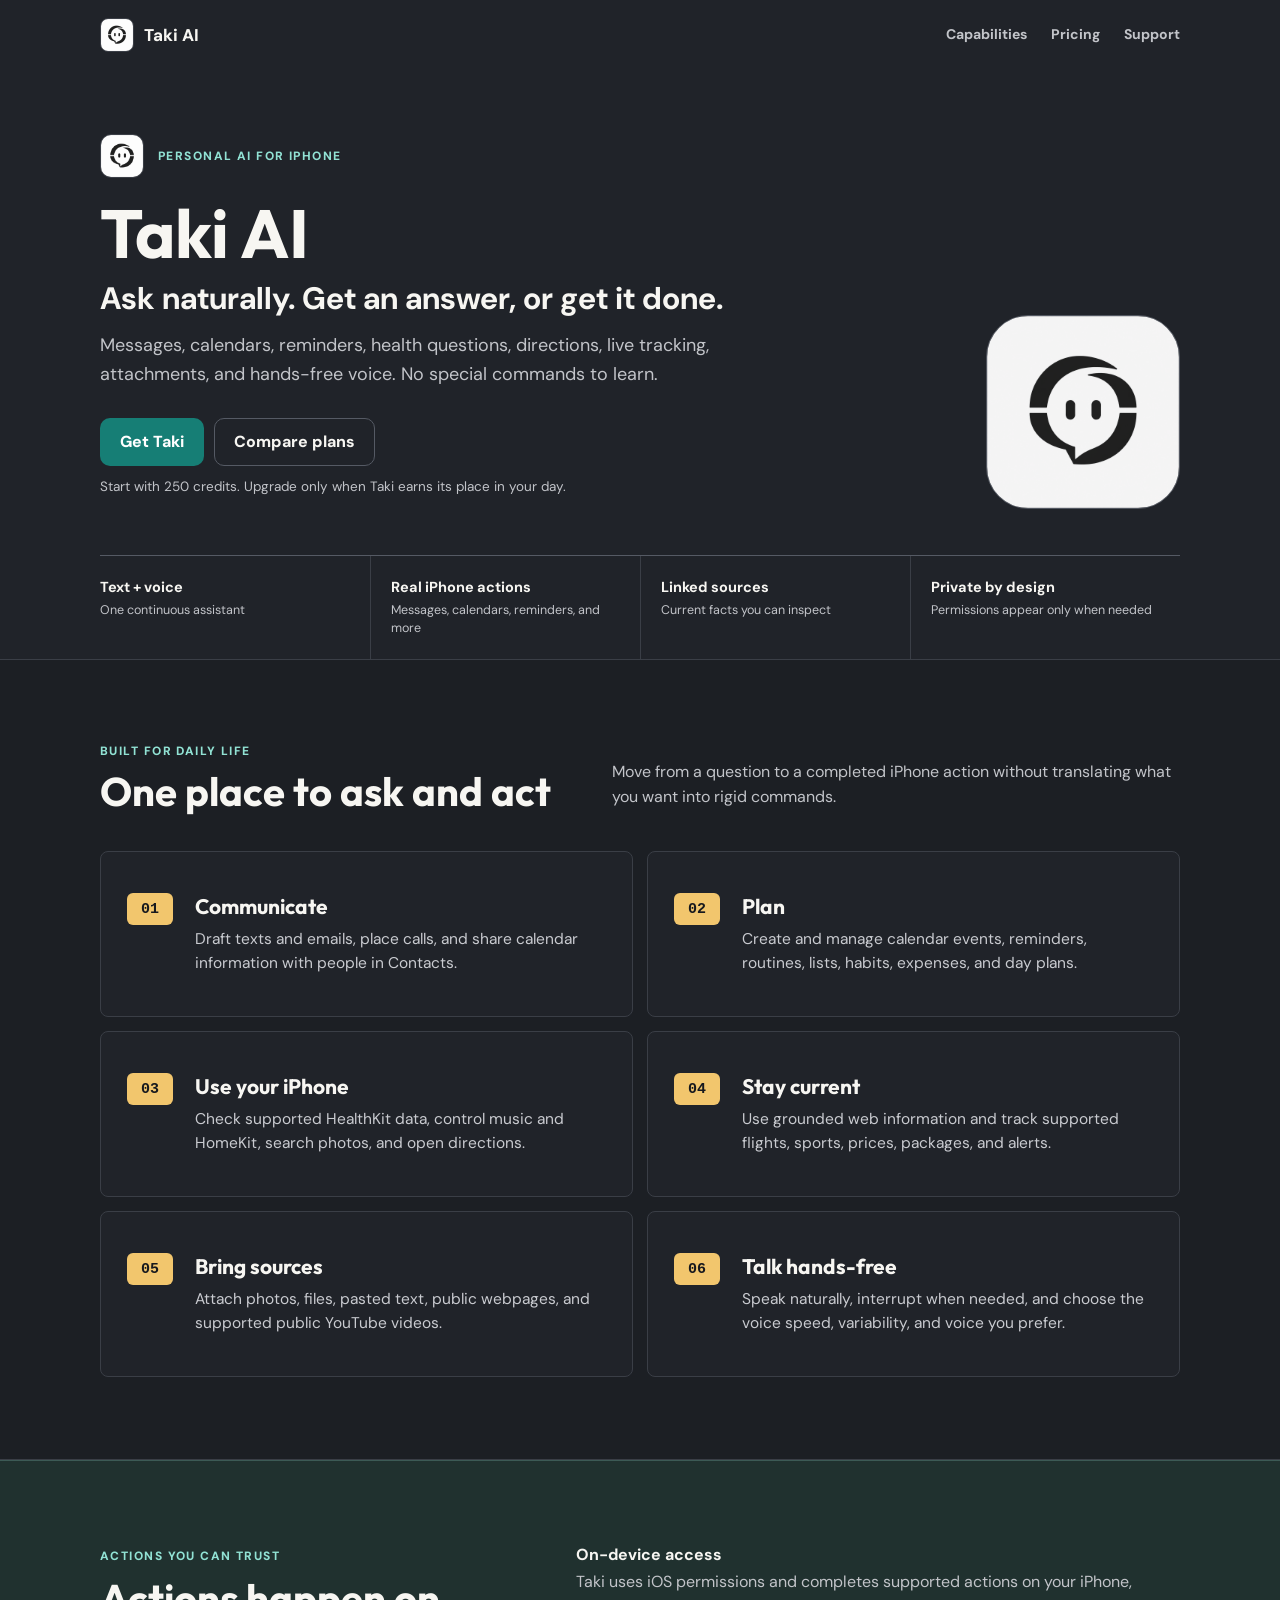
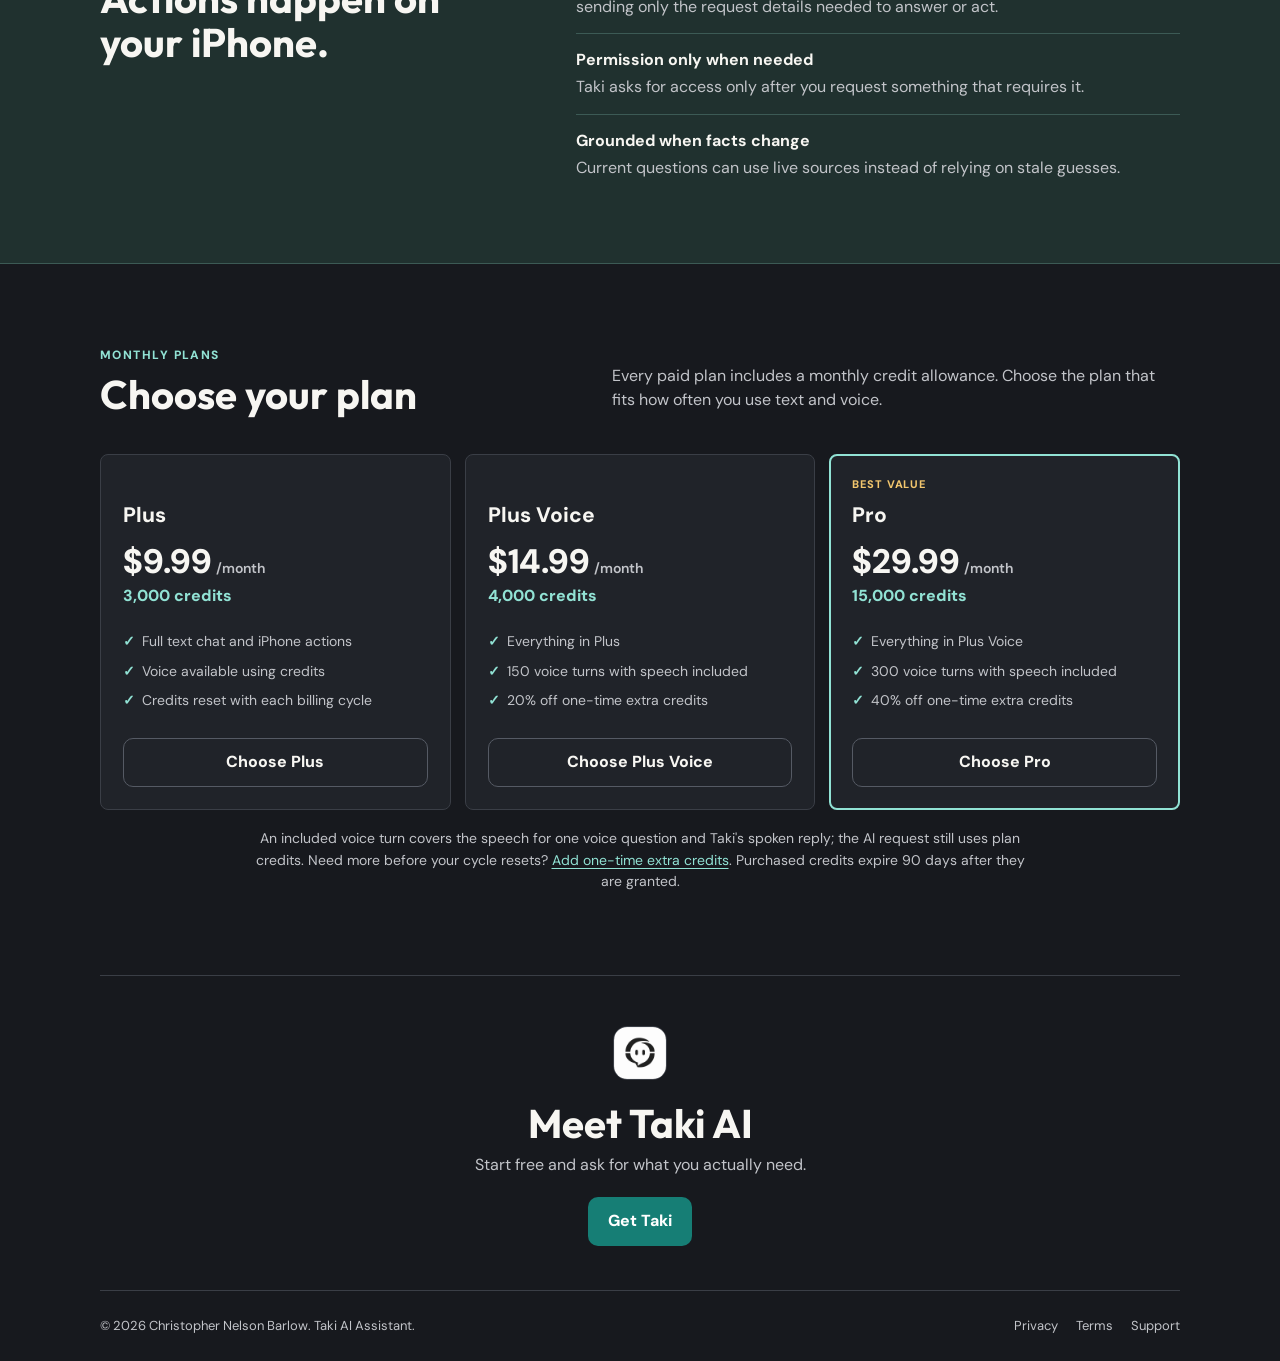
==== commit 63d2677c: "Polish mobile homepage layout" ====
--- a/index.html
+++ b/index.html
@@ -6,7 +6,7 @@
 <title>Taki AI - your everyday iPhone assistant</title>
 <meta name="description" content="Taki is an AI assistant for iPhone that answers questions and completes real actions by text or voice." />
 <link rel="icon" type="image/png" href="assets/taki-icon.png" />
-<link rel="stylesheet" href="public.css?v=20260720-v2" />
+<link rel="stylesheet" href="public.css?v=20260720-v3" />
 </head>
 <body class="site-home">
 <div class="hero-shell">
@@ -30,7 +30,7 @@
       <p class="hero-offer">Ask naturally. Get an answer, or get it done.</p>
       <p class="lede">Messages, calendars, reminders, health questions, directions, live tracking, attachments, and hands-free voice. No special commands to learn.</p>
       <div class="hero-actions">
-        <a class="cta" href="https://apps.apple.com/app/id6786835731">Get Taki for iPhone</a>
+        <a class="cta" href="https://apps.apple.com/app/id6786835731">Get Taki</a>
         <a class="secondary-cta" href="buy/">Compare plans</a>
       </div>
       <span class="cta-sub">Start with 250 credits. Upgrade only when Taki earns its place in your day.</span>
--- a/public.css
+++ b/public.css
@@ -1310,7 +1310,7 @@
   }
 
   .site-home section {
-    padding: 50px 0;
+    padding: 36px 0;
   }
 
   .grid,
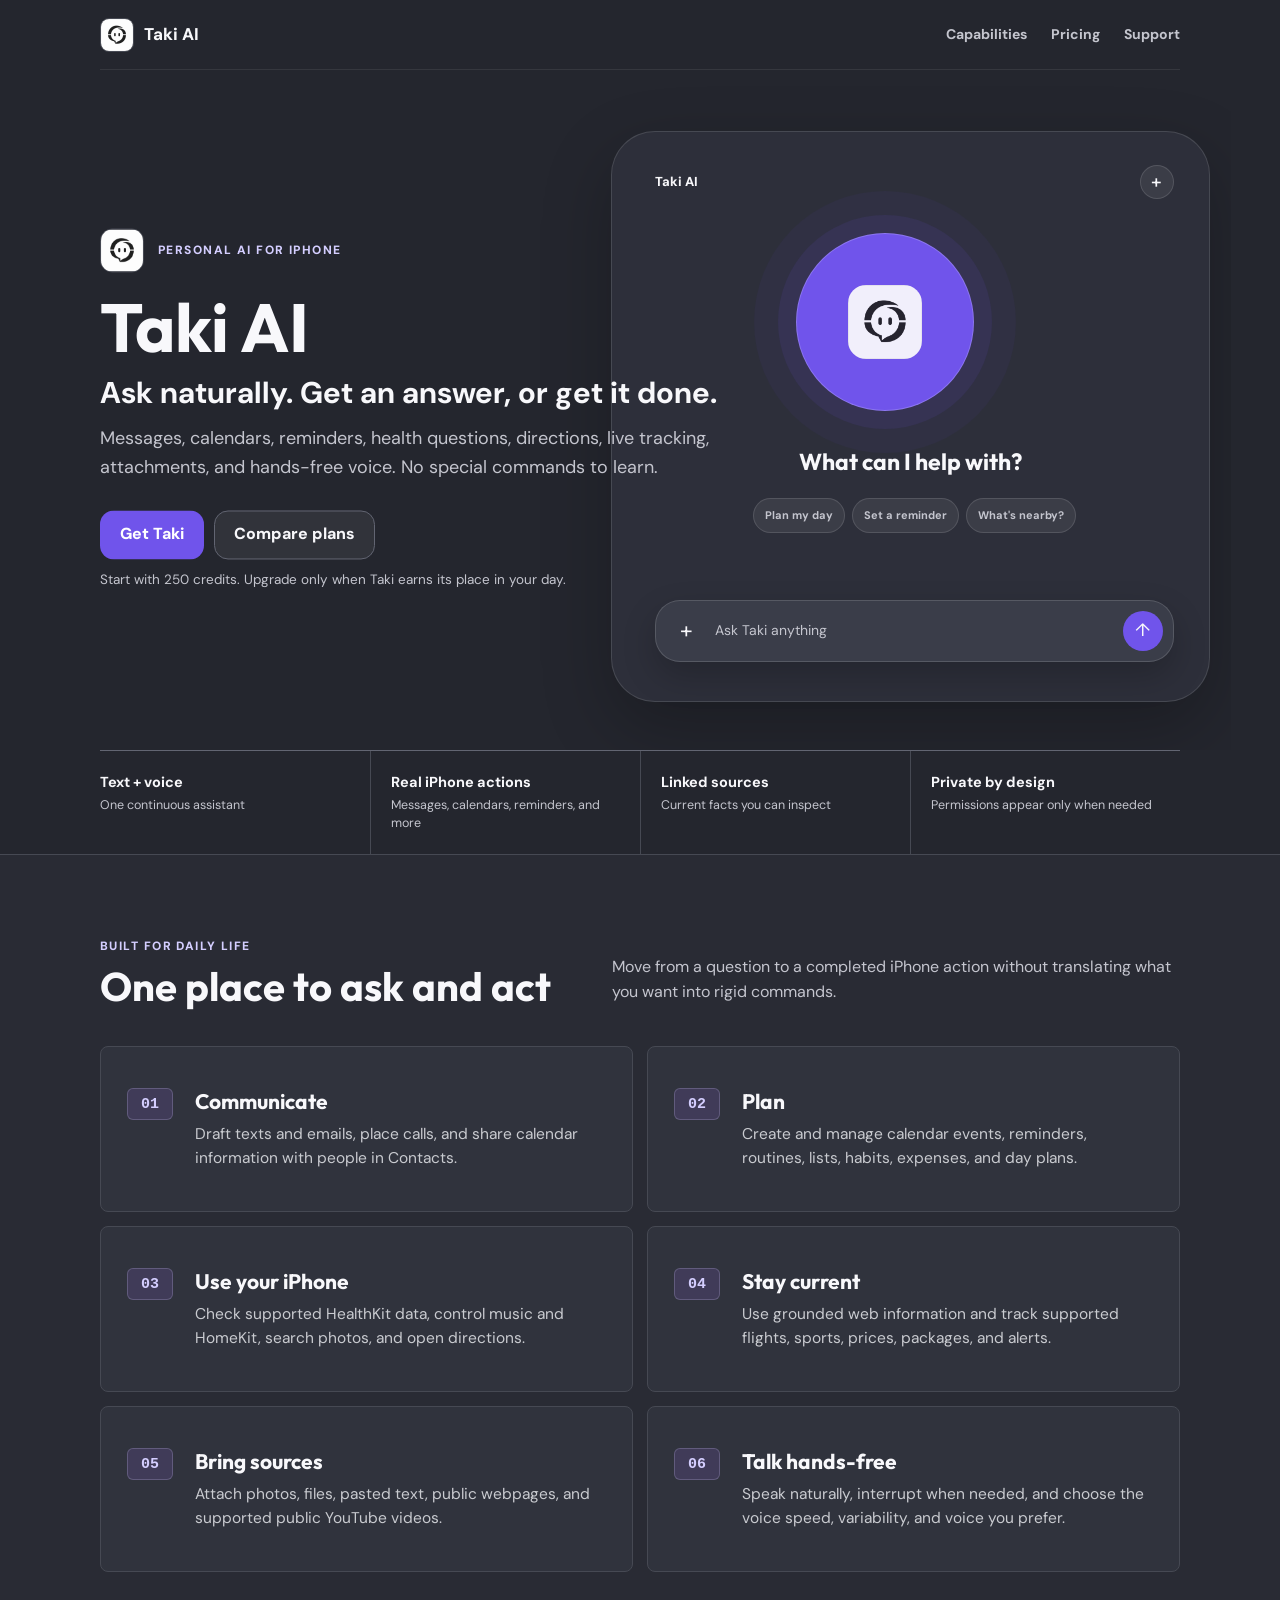
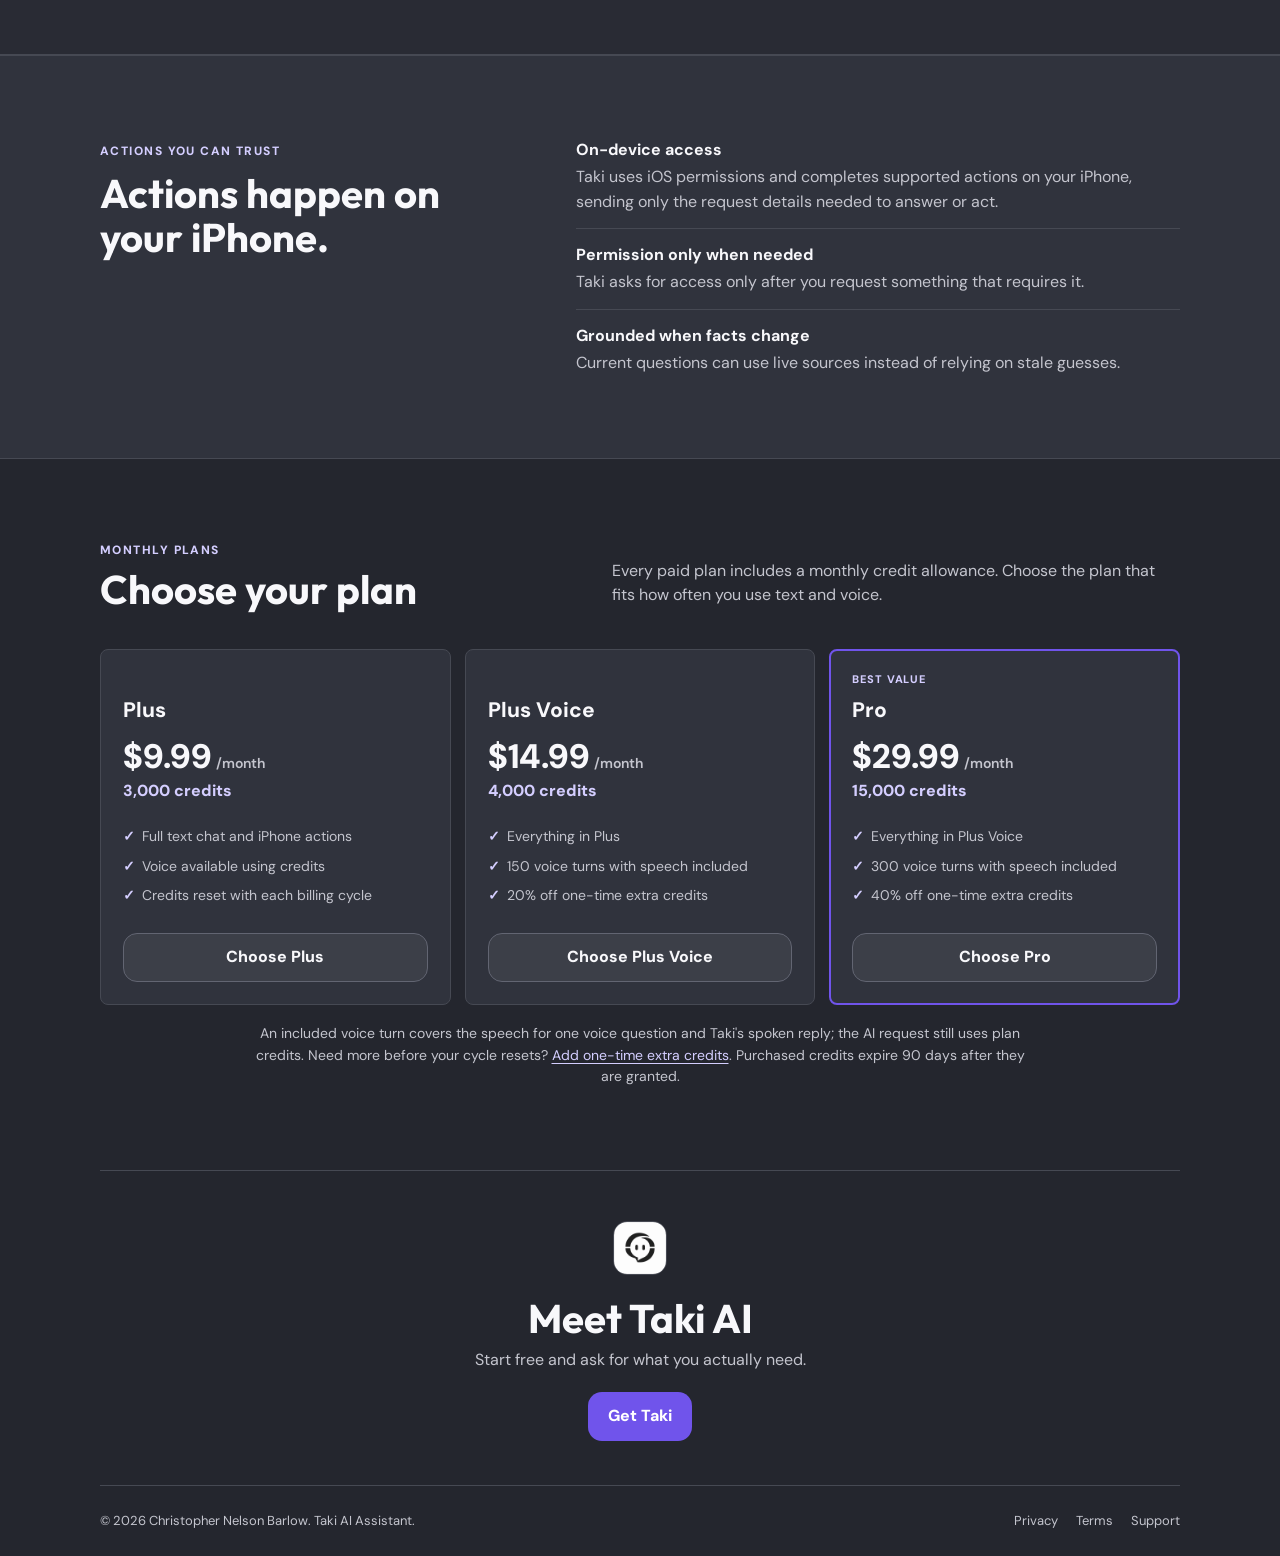
==== commit e04a53ff: "Match public website to the Taki app" ====
--- a/index.html
+++ b/index.html
@@ -6,7 +6,7 @@
 <title>Taki AI - your everyday iPhone assistant</title>
 <meta name="description" content="Taki is an AI assistant for iPhone that answers questions and completes real actions by text or voice." />
 <link rel="icon" type="image/png" href="assets/taki-icon.png" />
-<link rel="stylesheet" href="public.css?v=20260720-v3" />
+<link rel="stylesheet" href="public.css?v=20260721-app" />
 </head>
 <body class="site-home">
 <div class="hero-shell">
@@ -21,19 +21,31 @@
     </header>
 
     <main class="hero">
-      <img class="hero-watermark" src="assets/taki-icon.png" alt="" aria-hidden="true" />
-      <div class="hero-brandline">
-        <img class="hero-mark" src="assets/taki-icon.png" alt="Taki AI app icon" />
-        <span class="eyebrow">Personal AI for iPhone</span>
+      <div class="hero-copy">
+        <div class="hero-brandline">
+          <img class="hero-mark" src="assets/taki-icon.png" alt="Taki AI app icon" />
+          <span class="eyebrow">Personal AI for iPhone</span>
+        </div>
+        <h1>Taki AI</h1>
+        <p class="hero-offer">Ask naturally. Get an answer, or get it done.</p>
+        <p class="lede">Messages, calendars, reminders, health questions, directions, live tracking, attachments, and hands-free voice. No special commands to learn.</p>
+        <div class="hero-actions">
+          <a class="cta" href="https://apps.apple.com/app/id6786835731">Get Taki</a>
+          <a class="secondary-cta" href="buy/">Compare plans</a>
+        </div>
+        <span class="cta-sub">Start with 250 credits. Upgrade only when Taki earns its place in your day.</span>
       </div>
-      <h1>Taki AI</h1>
-      <p class="hero-offer">Ask naturally. Get an answer, or get it done.</p>
-      <p class="lede">Messages, calendars, reminders, health questions, directions, live tracking, attachments, and hands-free voice. No special commands to learn.</p>
-      <div class="hero-actions">
-        <a class="cta" href="https://apps.apple.com/app/id6786835731">Get Taki</a>
-        <a class="secondary-cta" href="buy/">Compare plans</a>
+      <div class="hero-scene" aria-hidden="true">
+        <div class="scene-topline"><span>Taki AI</span><span>+</span></div>
+        <div class="scene-orb"><img src="assets/taki-icon.png" alt="" /></div>
+        <p class="scene-question">What can I help with?</p>
+        <div class="scene-chips"><span>Plan my day</span><span>Set a reminder</span><span>What's nearby?</span></div>
+        <div class="scene-composer">
+          <span class="scene-plus">+</span>
+          <span class="scene-placeholder">Ask Taki anything</span>
+          <span class="scene-send">↑</span>
+        </div>
       </div>
-      <span class="cta-sub">Start with 250 credits. Upgrade only when Taki earns its place in your day.</span>
     </main>
 
     <div class="hero-facts" aria-label="Taki AI highlights">
--- a/public.css
+++ b/public.css
@@ -2,22 +2,23 @@
 
 :root {
   color-scheme: dark;
-  --bg: #17191e;
-  --surface: #202329;
-  --surface-soft: #272a31;
-  --band: #1c1f24;
-  --text: #f7f6f2;
-  --muted: #c2c4c9;
-  --faint: #9da1a9;
-  --line: #3a3e46;
-  --line-strong: #555a64;
-  --accent: #167e75;
-  --accent-hover: #11655e;
-  --accent-strong: #91e2d4;
-  --accent-soft: #223d3a;
-  --teal: #91e2d4;
-  --teal-soft: #20312f;
-  --teal-line: #3c5a55;
+  --bg: #24262e;
+  --surface: #30333d;
+  --surface-soft: #373a45;
+  --surface-raised: #3c3f4b;
+  --band: #292b34;
+  --text: #f8f8fb;
+  --muted: #c4c5ce;
+  --faint: #9c9eaa;
+  --line: #464953;
+  --line-strong: #626572;
+  --accent: #7054eb;
+  --accent-hover: #8067f1;
+  --accent-strong: #d4ceff;
+  --accent-soft: #403b58;
+  --teal: #8cd8cc;
+  --teal-soft: #2b3b3a;
+  --teal-line: #48615e;
   --amber: #f2c66d;
   --amber-soft: #3c3424;
   --success: #91d9ad;
@@ -127,13 +128,14 @@
   margin-top: 0;
 }
 
-.topbar,
-.hero-shell {
-  background: var(--surface);
-}
+.topbar { background: rgb(36 38 46 / .94); }
+
+.hero-shell { background: var(--bg); }
 
 .topbar {
   border-bottom: 1px solid var(--line);
+  backdrop-filter: blur(18px) saturate(125%);
+  -webkit-backdrop-filter: blur(18px) saturate(125%);
 }
 
 .site-header {
@@ -142,6 +144,12 @@
   align-items: center;
   justify-content: space-between;
   gap: 24px;
+}
+
+.hero-shell .site-header {
+  position: relative;
+  z-index: 5;
+  border-bottom: 1px solid rgb(255 255 255 / .08);
 }
 
 .brand {
@@ -158,7 +166,7 @@
   width: 34px;
   height: 34px;
   border: 1px solid var(--line);
-  border-radius: 8px;
+  border-radius: 9px;
   object-fit: cover;
 }
 
@@ -189,21 +197,157 @@
 
 .hero {
   position: relative;
-  min-height: 485px;
-  padding: 64px 245px 52px 0;
-}
-
-.hero-watermark {
+  min-height: min(680px, calc(100vh - 71px));
+  padding: 88px 0 72px;
+}
+
+.hero-copy {
   position: absolute;
-  z-index: -1;
-  right: 0;
-  bottom: 46px;
-  width: 194px;
-  height: 194px;
-  border: 1px solid var(--line-strong);
-  border-radius: 42px;
-  object-fit: cover;
-  opacity: .96;
+  z-index: 3;
+  top: 50%;
+  left: 0;
+  width: min(650px, 62%);
+  transform: translateY(-50%);
+}
+
+.hero-scene {
+  position: absolute;
+  z-index: 1;
+  inset: 0 -4vw 0 38%;
+  overflow: hidden;
+}
+
+.hero-scene::before {
+  position: absolute;
+  inset: 9% 3% 7% 14%;
+  border: 1px solid rgb(255 255 255 / .12);
+  border-radius: 44px;
+  background: rgb(48 51 61 / .82);
+  box-shadow: 0 26px 70px rgb(0 0 0 / .24);
+  content: "";
+}
+
+.scene-topline {
+  position: absolute;
+  z-index: 2;
+  top: 14%;
+  right: 8%;
+  left: 20%;
+  display: flex;
+  align-items: center;
+  justify-content: space-between;
+  color: var(--text);
+  font-size: 13px;
+  font-weight: 800;
+}
+
+.scene-topline span:last-child {
+  display: grid;
+  width: 34px;
+  height: 34px;
+  place-items: center;
+  border: 1px solid rgb(255 255 255 / .12);
+  border-radius: 50%;
+  background: rgb(255 255 255 / .07);
+  font-size: 19px;
+  font-weight: 500;
+}
+
+.scene-orb {
+  position: absolute;
+  z-index: 2;
+  top: 24%;
+  left: 52%;
+  display: grid;
+  width: 178px;
+  height: 178px;
+  place-items: center;
+  transform: translateX(-50%);
+  border: 1px solid rgb(212 206 255 / .28);
+  border-radius: 50%;
+  background: var(--accent);
+  box-shadow: 0 0 0 18px rgb(112 84 235 / .09), 0 0 0 42px rgb(112 84 235 / .045);
+}
+
+.scene-orb img {
+  width: 74px;
+  height: 74px;
+  border-radius: 18px;
+  opacity: .92;
+}
+
+.scene-question {
+  position: absolute;
+  z-index: 2;
+  top: 55%;
+  right: 14%;
+  left: 25%;
+  margin: 0;
+  color: var(--text);
+  font-family: "Outfit", "DM Sans", sans-serif;
+  font-size: 23px;
+  font-weight: 700;
+  text-align: center;
+}
+
+.scene-chips {
+  position: absolute;
+  z-index: 2;
+  top: 63%;
+  right: 10%;
+  left: 22%;
+  display: flex;
+  justify-content: center;
+  gap: 7px;
+}
+
+.scene-chips span {
+  padding: 8px 11px;
+  border: 1px solid rgb(255 255 255 / .12);
+  border-radius: 999px;
+  background: rgb(255 255 255 / .07);
+  color: var(--muted);
+  font-size: 11px;
+  font-weight: 700;
+}
+
+.scene-composer {
+  position: absolute;
+  z-index: 2;
+  right: 8%;
+  bottom: 13%;
+  left: 20%;
+  display: grid;
+  min-height: 62px;
+  grid-template-columns: 36px 1fr 40px;
+  align-items: center;
+  gap: 10px;
+  border: 1px solid rgb(255 255 255 / .14);
+  border-radius: 25px;
+  background: rgb(60 63 75 / .92);
+  padding: 9px 10px 9px 13px;
+  box-shadow: 0 14px 34px rgb(0 0 0 / .20);
+}
+
+.scene-composer .scene-plus,
+.scene-composer .scene-send {
+  display: grid;
+  place-items: center;
+  border-radius: 50%;
+  color: var(--text);
+  font-size: 23px;
+}
+
+.scene-composer .scene-send {
+  width: 40px;
+  height: 40px;
+  background: var(--accent);
+  font-size: 18px;
+}
+
+.scene-composer .scene-placeholder {
+  color: var(--muted);
+  font-size: 14px;
 }
 
 .hero-brandline {
@@ -222,7 +366,7 @@
   height: 44px;
   flex: none;
   border: 1px solid var(--line);
-  border-radius: 11px;
+  border-radius: 12px;
   object-fit: cover;
 }
 
@@ -230,7 +374,7 @@
   max-width: 760px;
   margin-bottom: 14px;
   color: var(--text);
-  font-size: 31px;
+  font-size: 30px;
   font-weight: 700;
   line-height: 1.18;
 }
@@ -269,7 +413,7 @@
   align-items: center;
   justify-content: center;
   border: 1px solid transparent;
-  border-radius: 10px;
+  border-radius: 14px;
   padding: 11px 19px;
   font-weight: 800;
   text-decoration: none;
@@ -293,7 +437,7 @@
 .secondary-cta,
 .plan-link {
   border-color: var(--line-strong);
-  background: var(--surface);
+  background: rgb(255 255 255 / .06);
   color: var(--text);
 }
 
@@ -373,9 +517,9 @@
 }
 
 .trust-band {
-  border-top: 1px solid var(--teal-line);
-  border-bottom: 1px solid var(--teal-line);
-  background: var(--teal-soft);
+  border-top: 1px solid var(--line);
+  border-bottom: 1px solid var(--line);
+  background: var(--surface);
 }
 
 .pricing-band {
@@ -445,8 +589,9 @@
   align-items: center;
   justify-content: center;
   border-radius: 6px;
-  background: var(--amber);
-  color: #17191e;
+  border: 1px solid rgb(212 206 255 / .22);
+  background: var(--accent-soft);
+  color: var(--accent-strong);
   font-family: ui-monospace, "SFMono-Regular", Menlo, monospace;
   font-size: 15px;
   font-weight: 800;
@@ -485,7 +630,7 @@
 }
 
 .trust-layout .eyebrow {
-  color: var(--teal);
+  color: var(--accent-strong);
 }
 
 .trust-layout h2 {
@@ -495,7 +640,7 @@
 .trust-points p {
   margin: 0;
   padding: 14px 0;
-  border-bottom: 1px solid var(--teal-line);
+  border-bottom: 1px solid var(--line);
 }
 
 .trust-points p:first-child {
@@ -536,7 +681,7 @@
 }
 
 .plan.feature {
-  border: 2px solid var(--teal);
+  border: 2px solid var(--accent);
   padding: 21px;
 }
 
@@ -544,7 +689,7 @@
   flex: 0 0 14px;
   height: 14px;
   margin-bottom: 8px;
-  color: var(--amber);
+  color: var(--accent-strong);
   font-size: 11px;
   font-weight: 800;
   letter-spacing: .08em;
@@ -598,7 +743,7 @@
 .plan li::before {
   position: absolute;
   left: 0;
-  color: var(--teal);
+  color: var(--accent-strong);
   content: "✓";
   font-weight: 900;
 }
@@ -1184,13 +1329,16 @@
 
 @media (max-width: 860px) {
   .hero {
-    padding-right: 205px;
-  }
-
-  .hero-watermark {
-    width: 168px;
-    height: 168px;
-    border-radius: 36px;
+    min-height: 650px;
+  }
+
+  .hero-copy {
+    width: min(590px, 66%);
+  }
+
+  .hero-scene {
+    right: -18vw;
+    opacity: .72;
   }
 
   .purchase-grid {
@@ -1263,19 +1411,76 @@
   }
 
   .hero {
+    display: flex;
     min-height: 0;
-    padding: 38px 0 36px;
-  }
-
-  .hero-watermark {
-    top: 76px;
-    right: -18px;
-    bottom: auto;
-    width: 112px;
-    height: 112px;
-    border-color: transparent;
-    border-radius: 25px;
-    opacity: .13;
+    flex-direction: column;
+    padding: 36px 0 20px;
+  }
+
+  .hero-copy {
+    position: relative;
+    top: auto;
+    width: 100%;
+    transform: none;
+  }
+
+  .hero-scene {
+    position: relative;
+    inset: auto;
+    width: 100%;
+    height: 245px;
+    margin-top: 28px;
+    opacity: 1;
+  }
+
+  .hero-scene::before {
+    inset: 0;
+    border-radius: 28px;
+  }
+
+  .scene-topline {
+    top: 15px;
+    right: 17px;
+    left: 18px;
+  }
+
+  .scene-orb {
+    top: 50px;
+    left: 50%;
+    width: 86px;
+    height: 86px;
+    box-shadow: 0 0 0 10px rgb(112 84 235 / .08), 0 0 0 24px rgb(112 84 235 / .04);
+  }
+
+  .scene-orb img {
+    width: 39px;
+    height: 39px;
+    border-radius: 10px;
+  }
+
+  .scene-question {
+    top: 145px;
+    right: 20px;
+    left: 20px;
+    font-size: 16px;
+  }
+
+  .scene-chips {
+    display: none;
+  }
+
+  .scene-composer {
+    right: 14px;
+    bottom: 14px;
+    left: 14px;
+    min-height: 52px;
+    grid-template-columns: 30px 1fr 34px;
+    border-radius: 22px;
+  }
+
+  .scene-composer .scene-send {
+    width: 34px;
+    height: 34px;
   }
 
   .hero-brandline {
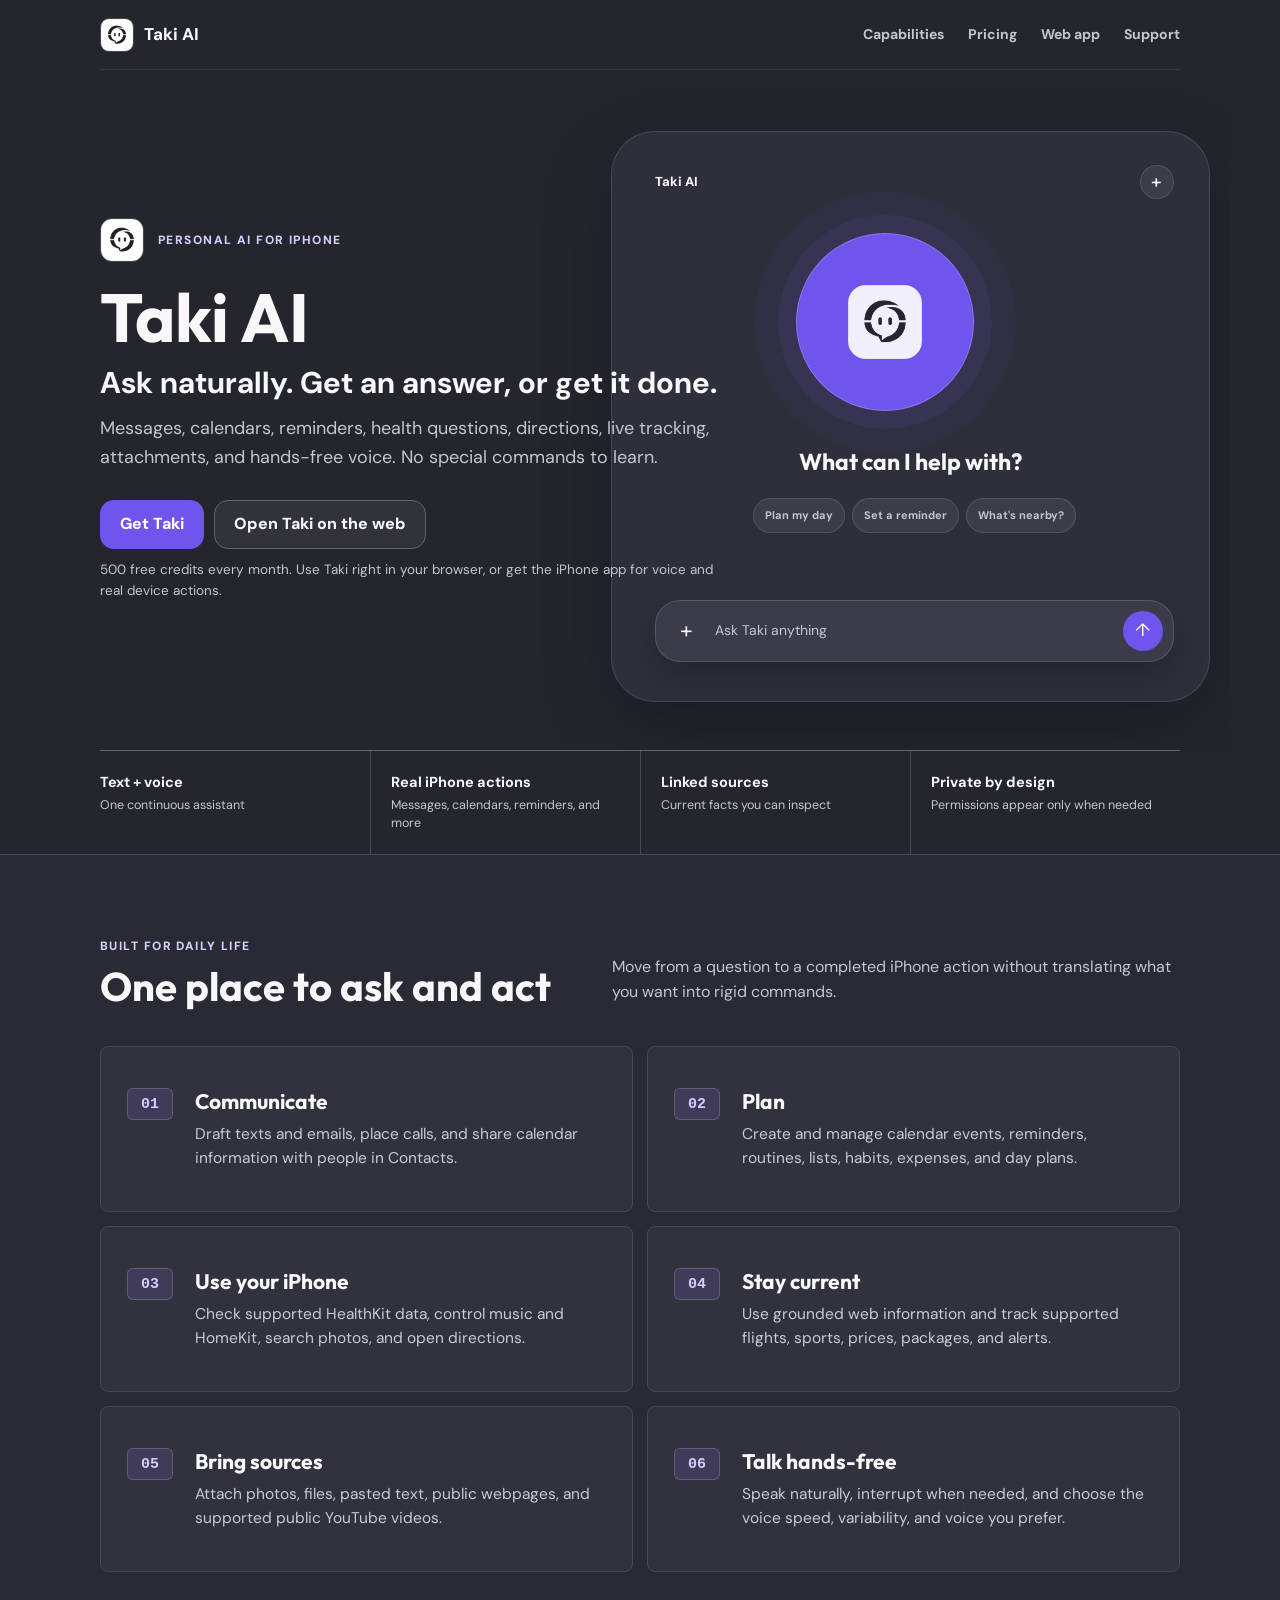
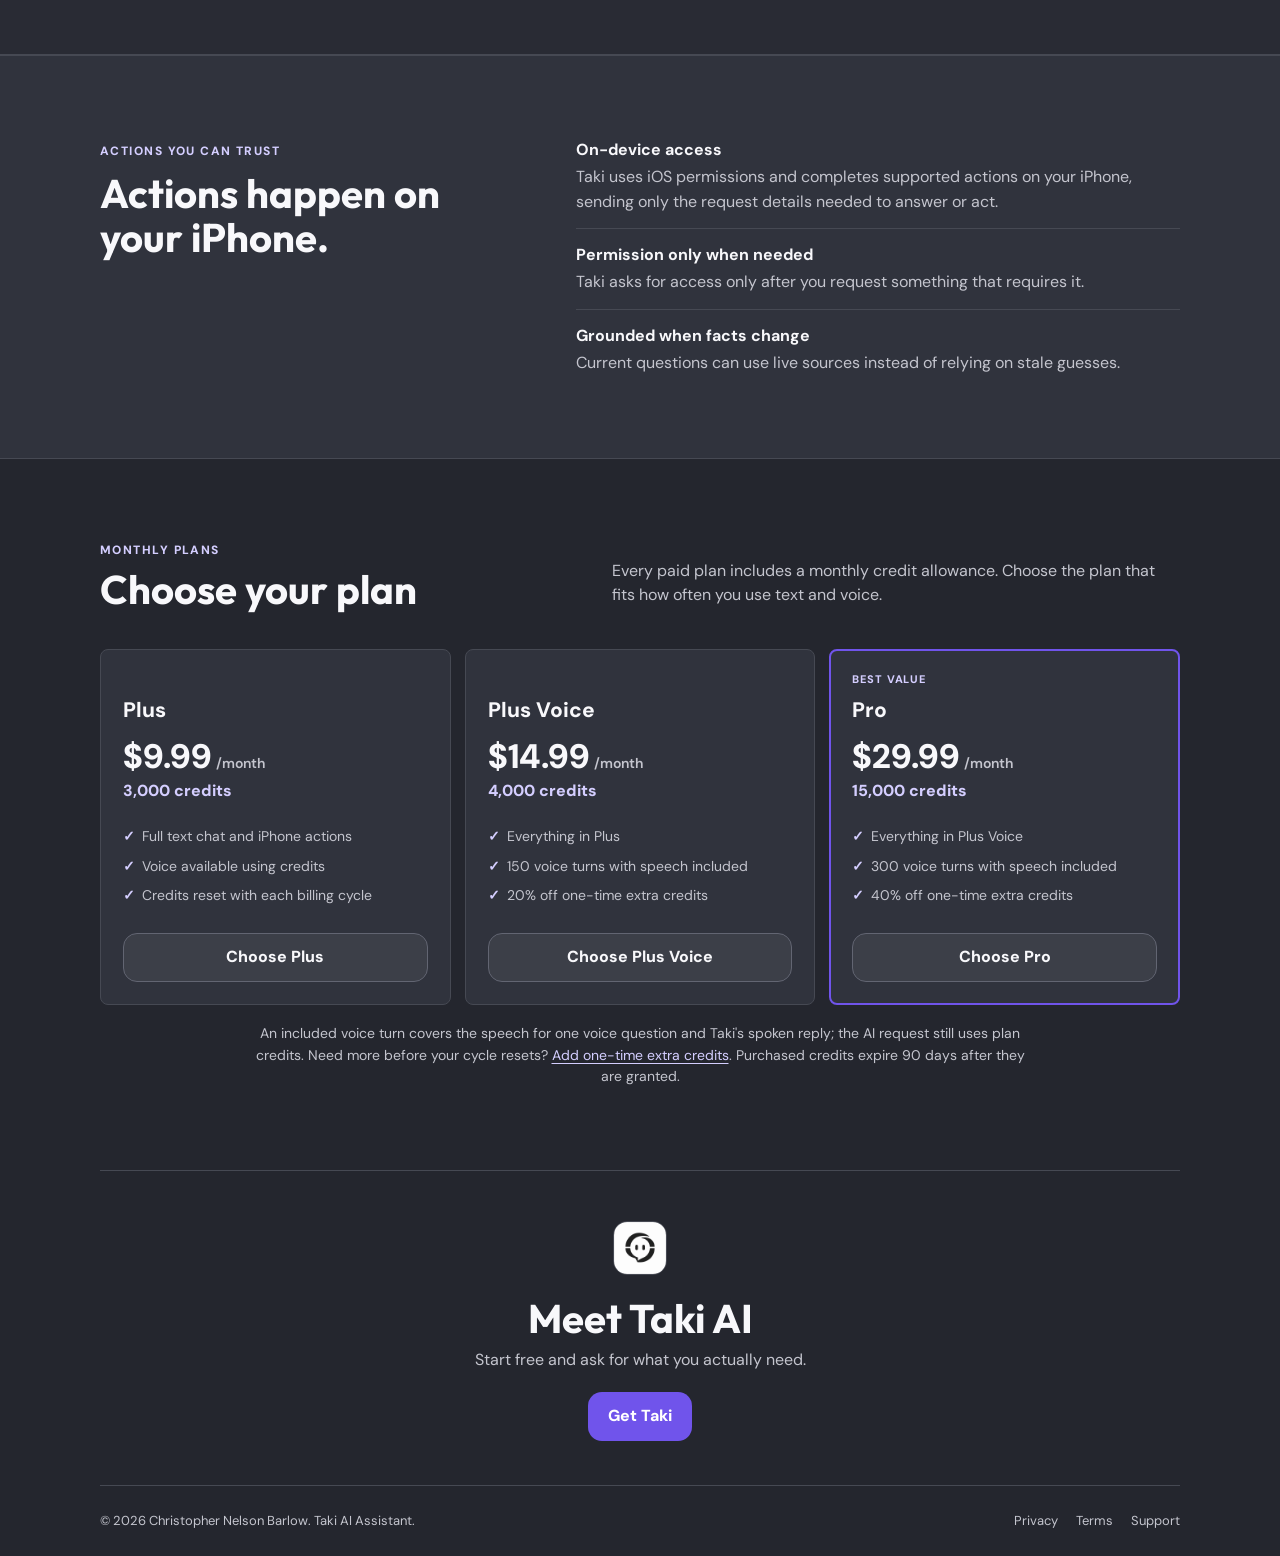
==== commit fc0afb20: "Add Taki web app at /app + link from homepage Ship the browser version of Taki (the existing React a" ====
--- a/index.html
+++ b/index.html
@@ -16,6 +16,7 @@
       <nav aria-label="Main navigation">
         <a href="#capabilities">Capabilities</a>
         <a href="#pricing">Pricing</a>
+        <a href="app/">Web app</a>
         <a href="support/">Support</a>
       </nav>
     </header>
@@ -31,9 +32,9 @@
         <p class="lede">Messages, calendars, reminders, health questions, directions, live tracking, attachments, and hands-free voice. No special commands to learn.</p>
         <div class="hero-actions">
           <a class="cta" href="https://apps.apple.com/app/id6786835731">Get Taki</a>
-          <a class="secondary-cta" href="buy/">Compare plans</a>
+          <a class="secondary-cta" href="app/">Open Taki on the web</a>
         </div>
-        <span class="cta-sub">Start with 250 credits. Upgrade only when Taki earns its place in your day.</span>
+        <span class="cta-sub">500 free credits every month. Use Taki right in your browser, or get the iPhone app for voice and real device actions.</span>
       </div>
       <div class="hero-scene" aria-hidden="true">
         <div class="scene-topline"><span>Taki AI</span><span>+</span></div>
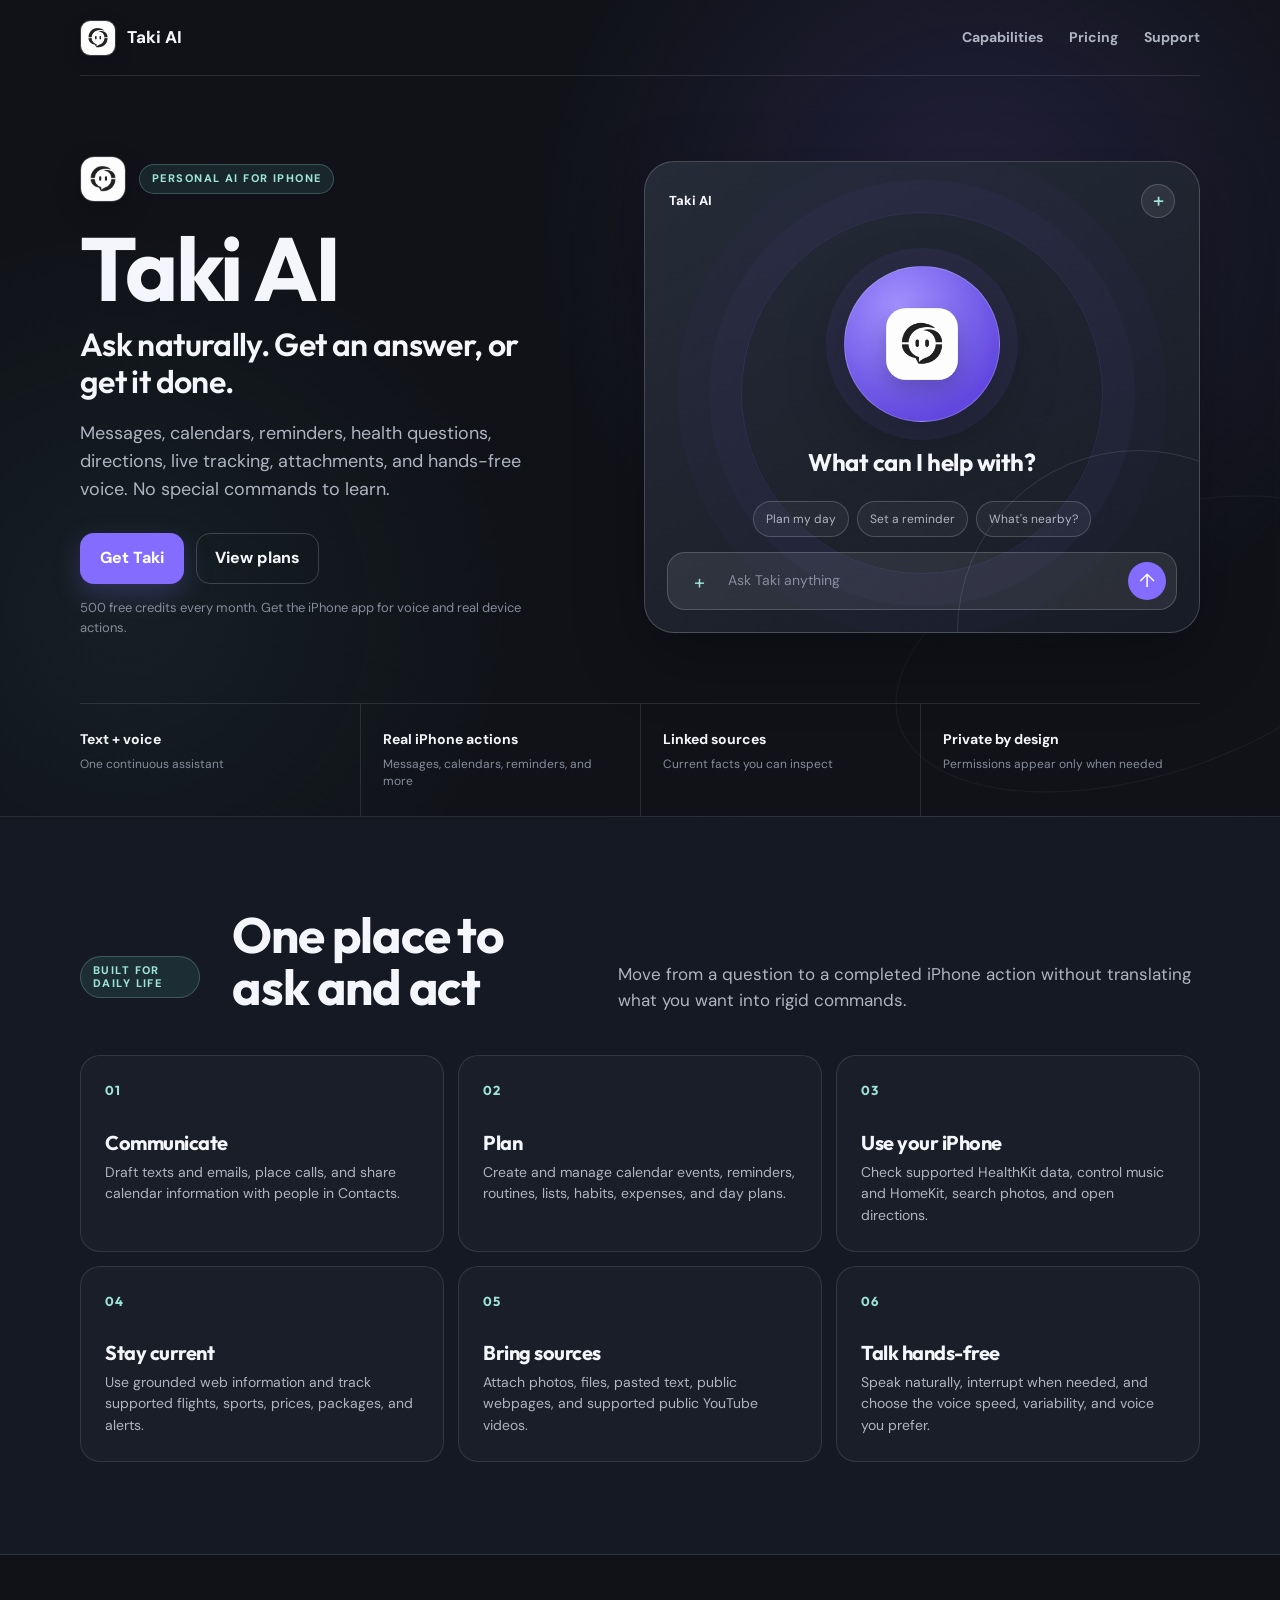
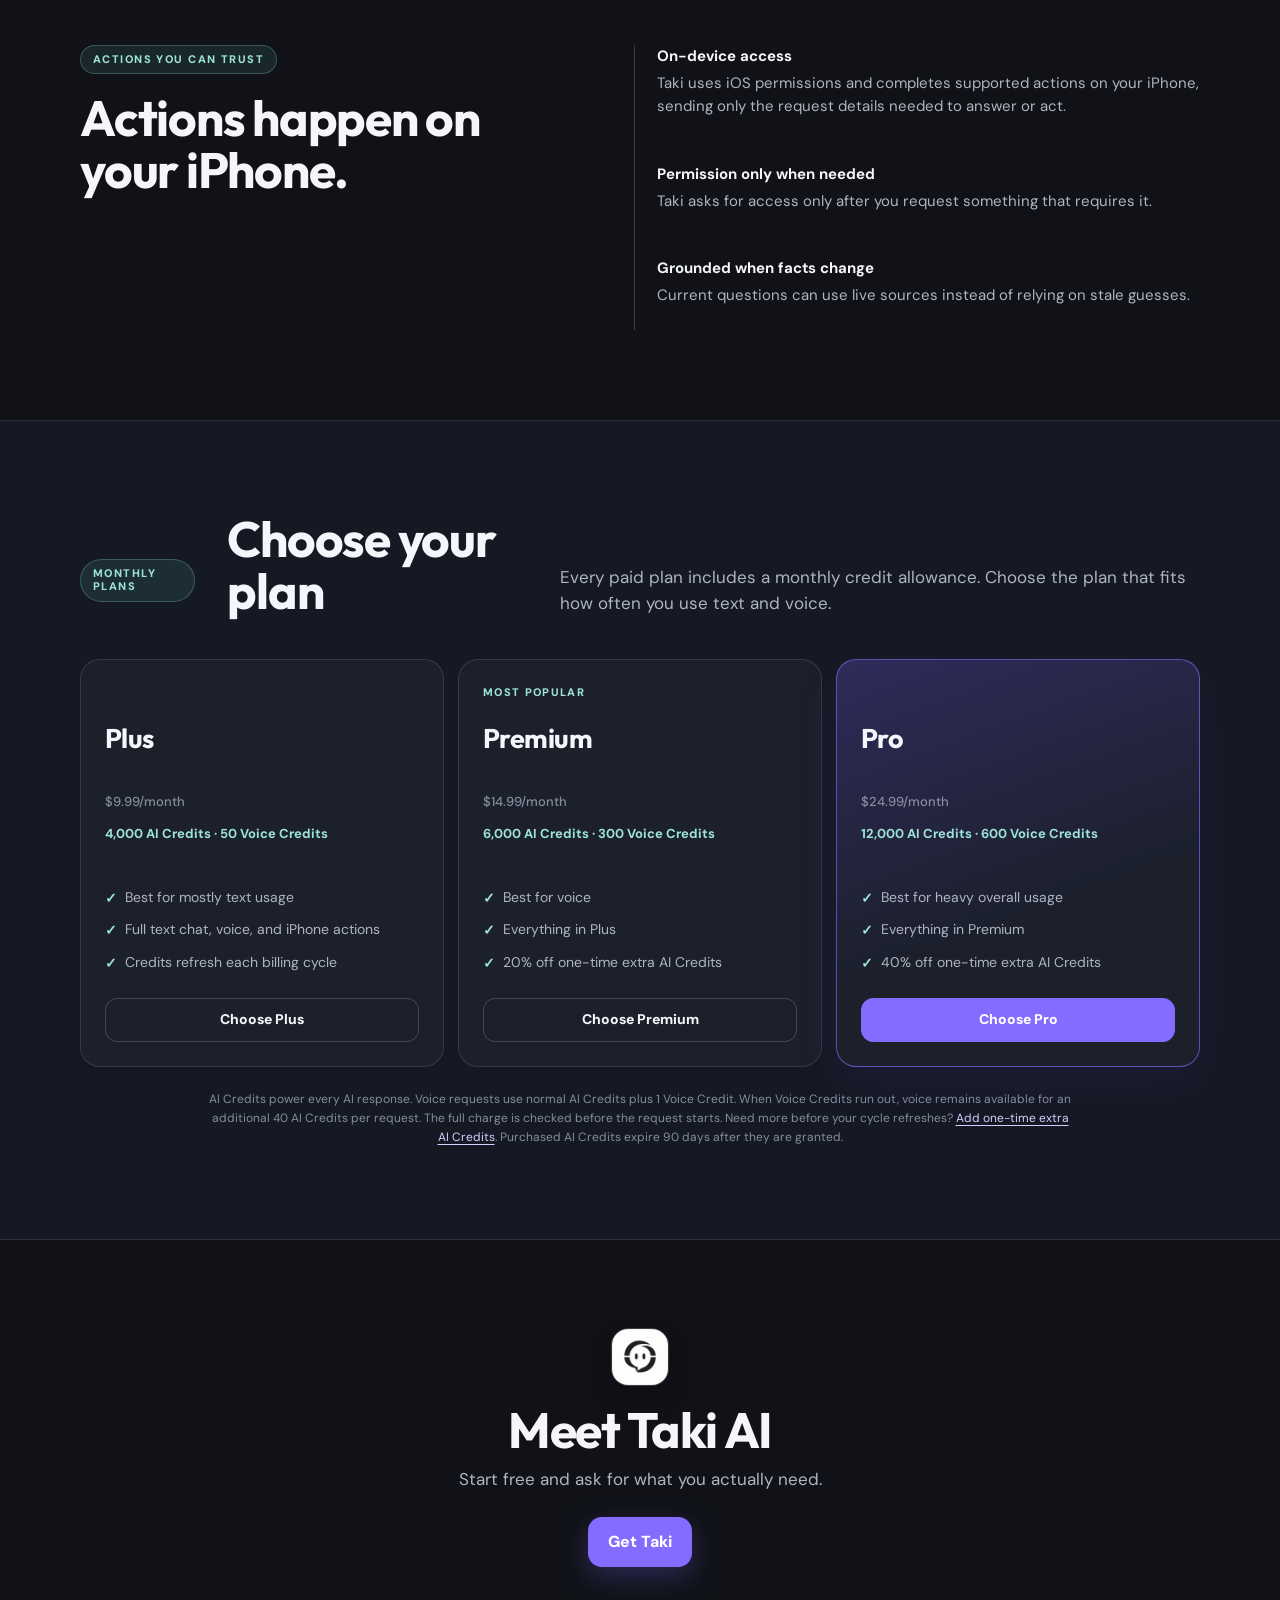
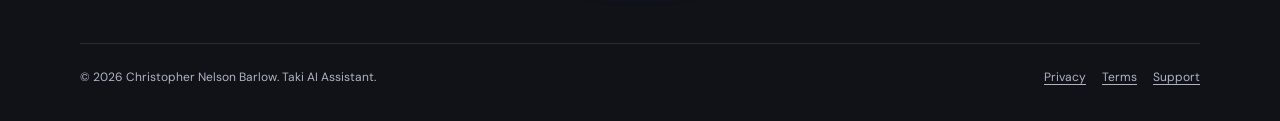
==== commit 3147cb55: "Redesign public Taki website and remove web app" ====
--- a/index.html
+++ b/index.html
@@ -6,7 +6,7 @@
 <title>Taki AI - your everyday iPhone assistant</title>
 <meta name="description" content="Taki is an AI assistant for iPhone that answers questions and completes real actions by text or voice." />
 <link rel="icon" type="image/png" href="assets/taki-icon.png" />
-<link rel="stylesheet" href="public.css?v=20260721-app" />
+<link rel="stylesheet" href="public.css?v=20260813" />
 </head>
 <body class="site-home">
 <div class="hero-shell">
@@ -16,7 +16,6 @@
       <nav aria-label="Main navigation">
         <a href="#capabilities">Capabilities</a>
         <a href="#pricing">Pricing</a>
-        <a href="app/">Web app</a>
         <a href="support/">Support</a>
       </nav>
     </header>
@@ -32,9 +31,9 @@
         <p class="lede">Messages, calendars, reminders, health questions, directions, live tracking, attachments, and hands-free voice. No special commands to learn.</p>
         <div class="hero-actions">
           <a class="cta" href="https://apps.apple.com/app/id6786835731">Get Taki</a>
-          <a class="secondary-cta" href="app/">Open Taki on the web</a>
+          <a class="secondary-cta" href="#pricing">View plans</a>
         </div>
-        <span class="cta-sub">500 free credits every month. Use Taki right in your browser, or get the iPhone app for voice and real device actions.</span>
+        <span class="cta-sub">500 free credits every month. Get the iPhone app for voice and real device actions.</span>
       </div>
       <div class="hero-scene" aria-hidden="true">
         <div class="scene-topline"><span>Taki AI</span><span>+</span></div>
@@ -100,22 +99,22 @@
     <div class="plans">
       <article class="plan" data-plan="plus">
         <div class="plan-kicker" aria-hidden="true"></div>
-        <div class="name">Plus</div><div class="price">$9.99<span>/month</span></div><div class="cr">3,000 credits</div>
-        <ul><li>Full text chat and iPhone actions</li><li>Voice available using credits</li><li>Credits reset with each billing cycle</li></ul>
+        <div class="name">Plus</div><div class="price"><span class="amount">$9.99</span><span>/month</span></div><div class="cr">4,000 AI Credits · 50 Voice Credits</div>
+        <ul><li>Best for mostly text usage</li><li>Full text chat, voice, and iPhone actions</li><li>Credits refresh each billing cycle</li></ul>
         <a class="plan-link" href="buy/?plan=plus">Choose Plus</a>
       </article>
       <article class="plan" data-plan="plus_voice">
-        <div class="plan-kicker" aria-hidden="true"></div><div class="name">Plus Voice</div><div class="price">$14.99<span>/month</span></div><div class="cr">4,000 credits</div>
-        <ul><li>Everything in Plus</li><li><span class="voice-count">150</span> voice turns with speech included</li><li>20% off one-time extra credits</li></ul>
-        <a class="plan-link" href="buy/?plan=plus_voice">Choose Plus Voice</a>
+        <div class="plan-kicker">Most Popular</div><div class="name">Premium</div><div class="price"><span class="amount">$14.99</span><span>/month</span></div><div class="cr">6,000 AI Credits · 300 Voice Credits</div>
+        <ul><li>Best for voice</li><li>Everything in Plus</li><li>20% off one-time extra AI Credits</li></ul>
+        <a class="plan-link" href="buy/?plan=plus_voice">Choose Premium</a>
       </article>
       <article class="plan feature" data-plan="pro">
-        <div class="plan-kicker">Best value</div><div class="name">Pro</div><div class="price">$29.99<span>/month</span></div><div class="cr">15,000 credits</div>
-        <ul><li>Everything in Plus Voice</li><li><span class="voice-count">300</span> voice turns with speech included</li><li>40% off one-time extra credits</li></ul>
+        <div class="plan-kicker" aria-hidden="true"></div><div class="name">Pro</div><div class="price"><span class="amount">$24.99</span><span>/month</span></div><div class="cr">12,000 AI Credits · 600 Voice Credits</div>
+        <ul><li>Best for heavy overall usage</li><li>Everything in Premium</li><li>40% off one-time extra AI Credits</li></ul>
         <a class="plan-link" href="buy/?plan=pro">Choose Pro</a>
       </article>
     </div>
-    <div class="credit-note">An included voice turn covers the speech for one voice question and Taki's spoken reply; the AI request still uses plan credits. Need more before your cycle resets? <a href="buy/?plan=credits">Add one-time extra credits</a>. Purchased credits expire 90 days after they are granted.</div>
+    <div class="credit-note">AI Credits power every AI response. Voice requests use normal AI Credits plus 1 Voice Credit. When Voice Credits run out, voice remains available for an additional 40 AI Credits per request. The full charge is checked before the request starts. Need more before your cycle refreshes? <a href="buy/?plan=credits">Add one-time extra AI Credits</a>. Purchased AI Credits expire 90 days after they are granted.</div>
   </div>
 </section>
 
@@ -140,10 +139,11 @@
     for (const plan of data.plans || []) {
       const card = document.querySelector(`[data-plan="${plan.key}"]`);
       if (!card) continue;
-      card.querySelector(".price").childNodes[0].nodeValue = `$${Number(plan.priceUsd).toFixed(2)}`;
-      card.querySelector(".cr").textContent = `${Number(plan.creditsPerCycle).toLocaleString()} credits`;
-      const voice = card.querySelector(".voice-count");
-      if (voice && Number.isFinite(plan.includedVoiceTurns)) voice.textContent = Number(plan.includedVoiceTurns).toLocaleString();
+      const price = Number(plan.priceUsd);
+      const credits = Number(plan.creditsPerCycle);
+      const voiceCredits = Number(plan.voiceCreditsPerCycle || plan.voiceCredits || 0);
+      if (Number.isFinite(price)) card.querySelector(".amount").textContent = `$${price.toFixed(2)}`;
+      if (Number.isFinite(credits)) card.querySelector(".cr").textContent = `${credits.toLocaleString()} AI Credits · ${voiceCredits.toLocaleString()} Voice Credits`;
     }
   } catch {}
 })();
--- a/public.css
+++ b/public.css
@@ -1,31 +1,34 @@
-@import url("https://fonts.googleapis.com/css2?family=DM+Sans:wght@400;500;600;700;800&family=Outfit:wght@600;700;800&display=swap");
+@import url("https://fonts.googleapis.com/css2?family=DM+Sans:wght@400;500;600;700;800&family=Outfit:wght@500;600;700;800&display=swap");
 
 :root {
   color-scheme: dark;
-  --bg: #24262e;
-  --surface: #30333d;
-  --surface-soft: #373a45;
-  --surface-raised: #3c3f4b;
-  --band: #292b34;
-  --text: #f8f8fb;
-  --muted: #c4c5ce;
-  --faint: #9c9eaa;
-  --line: #464953;
-  --line-strong: #626572;
-  --accent: #7054eb;
-  --accent-hover: #8067f1;
-  --accent-strong: #d4ceff;
-  --accent-soft: #403b58;
-  --teal: #8cd8cc;
-  --teal-soft: #2b3b3a;
-  --teal-line: #48615e;
-  --amber: #f2c66d;
-  --amber-soft: #3c3424;
-  --success: #91d9ad;
-  --success-soft: #24382e;
+  --bg: #101218;
+  --bg-raised: #151923;
+  --surface: #1b202b;
+  --surface-raised: #232936;
+  --surface-soft: #282e3c;
+  --text: #f5f6fb;
+  --muted: #afb4c2;
+  --faint: #858c9d;
+  --line: rgba(255, 255, 255, .11);
+  --line-strong: rgba(255, 255, 255, .18);
+  --accent: #836cff;
+  --accent-hover: #9a87ff;
+  --accent-strong: #d6ceff;
+  --accent-soft: rgba(131, 108, 255, .16);
+  --teal: #9de3d7;
+  --teal-soft: rgba(93, 194, 178, .12);
+  --amber: #f3c873;
+  --success: #9be2b5;
+  --success-soft: rgba(92, 205, 133, .14);
   --warning: #f2c66d;
-  --warning-soft: #3c3424;
-  --danger: #ff9ca3;
+  --warning-soft: rgba(242, 198, 109, .14);
+  --danger: #ff9fa8;
+  --danger-soft: rgba(255, 111, 124, .14);
+  --shadow: 0 24px 70px rgba(0, 0, 0, .28);
+  --radius-sm: 12px;
+  --radius: 20px;
+  --radius-lg: 30px;
 }
 
 * {
@@ -46,18 +49,27 @@
   background: var(--bg);
   color: var(--text);
   font: 16px/1.55 "DM Sans", -apple-system, BlinkMacSystemFont, "Segoe UI", sans-serif;
-  letter-spacing: 0;
   -webkit-font-smoothing: antialiased;
+  text-rendering: optimizeLegibility;
 }
 
 body.modal-open {
   overflow: hidden;
 }
 
+img {
+  display: block;
+  max-width: 100%;
+}
+
 a {
   color: var(--accent-strong);
+  text-underline-offset: 3px;
   text-decoration-thickness: 1px;
-  text-underline-offset: 3px;
+}
+
+a:hover {
+  color: var(--accent-hover);
 }
 
 button,
@@ -74,12 +86,16 @@
 a:focus-visible,
 input:focus-visible,
 summary:focus-visible {
-  outline: 3px solid var(--accent-soft);
+  outline: 3px solid var(--accent-strong);
   outline-offset: 3px;
 }
 
+button {
+  cursor: pointer;
+}
+
 .wrap {
-  width: min(calc(100% - 40px), 1080px);
+  width: min(calc(100% - 48px), 1120px);
   margin: 0 auto;
 }
 
@@ -87,60 +103,16 @@
   display: none !important;
 }
 
-.eyebrow {
-  display: inline-block;
-  margin: 0 0 10px;
-  color: var(--accent-strong);
-  font-size: 12px;
-  font-weight: 800;
-  letter-spacing: .12em;
-  text-transform: uppercase;
-}
-
-h1,
-h2,
-h3 {
-  margin-top: 0;
-  color: var(--text);
-  font-family: "Outfit", "DM Sans", -apple-system, BlinkMacSystemFont, sans-serif;
-  letter-spacing: 0;
-}
-
-h1 {
-  margin-bottom: 14px;
-  font-size: 68px;
-  line-height: .98;
-}
-
-h2 {
-  margin-bottom: 12px;
-  font-size: 40px;
-  line-height: 1.1;
-}
-
-h3 {
-  margin-bottom: 7px;
-  font-size: 19px;
-  line-height: 1.25;
-}
-
-p {
-  margin-top: 0;
-}
-
-.topbar { background: rgb(36 38 46 / .94); }
-
-.hero-shell { background: var(--bg); }
-
 .topbar {
   border-bottom: 1px solid var(--line);
-  backdrop-filter: blur(18px) saturate(125%);
-  -webkit-backdrop-filter: blur(18px) saturate(125%);
+  background: rgba(16, 18, 24, .88);
+  backdrop-filter: blur(18px) saturate(130%);
+  -webkit-backdrop-filter: blur(18px) saturate(130%);
 }
 
 .site-header {
   display: flex;
-  min-height: 70px;
+  min-height: 76px;
   align-items: center;
   justify-content: space-between;
   gap: 24px;
@@ -148,32 +120,34 @@
 
 .hero-shell .site-header {
   position: relative;
-  z-index: 5;
-  border-bottom: 1px solid rgb(255 255 255 / .08);
+  z-index: 2;
+  border-bottom: 1px solid var(--line);
 }
 
 .brand {
   display: inline-flex;
   align-items: center;
-  gap: 10px;
+  gap: 11px;
   color: var(--text);
   font-size: 17px;
   font-weight: 800;
   text-decoration: none;
+  white-space: nowrap;
 }
 
 .brand-mark {
-  width: 34px;
-  height: 34px;
-  border: 1px solid var(--line);
-  border-radius: 9px;
+  width: 36px;
+  height: 36px;
+  border: 1px solid var(--line-strong);
+  border-radius: 10px;
   object-fit: cover;
+  box-shadow: 0 6px 18px rgba(0, 0, 0, .18);
 }
 
 nav {
   display: flex;
   align-items: center;
-  gap: 24px;
+  gap: 26px;
 }
 
 nav a {
@@ -187,196 +161,54 @@
   color: var(--text);
 }
 
-/* Homepage */
-.hero-shell {
-  position: relative;
-  overflow: hidden;
-  border-bottom: 1px solid var(--line);
-  isolation: isolate;
-}
-
-.hero {
-  position: relative;
-  min-height: min(680px, calc(100vh - 71px));
-  padding: 88px 0 72px;
-}
-
-.hero-copy {
-  position: absolute;
-  z-index: 3;
-  top: 50%;
-  left: 0;
-  width: min(650px, 62%);
-  transform: translateY(-50%);
-}
-
-.hero-scene {
-  position: absolute;
-  z-index: 1;
-  inset: 0 -4vw 0 38%;
-  overflow: hidden;
-}
-
-.hero-scene::before {
-  position: absolute;
-  inset: 9% 3% 7% 14%;
-  border: 1px solid rgb(255 255 255 / .12);
-  border-radius: 44px;
-  background: rgb(48 51 61 / .82);
-  box-shadow: 0 26px 70px rgb(0 0 0 / .24);
-  content: "";
-}
-
-.scene-topline {
-  position: absolute;
-  z-index: 2;
-  top: 14%;
-  right: 8%;
-  left: 20%;
-  display: flex;
+.eyebrow {
+  display: inline-flex;
+  width: fit-content;
   align-items: center;
-  justify-content: space-between;
-  color: var(--text);
-  font-size: 13px;
+  gap: 8px;
+  margin: 0 0 18px;
+  padding: 7px 12px;
+  border: 1px solid rgba(157, 227, 215, .25);
+  border-radius: 999px;
+  background: var(--teal-soft);
+  color: var(--teal);
+  font-size: 11px;
   font-weight: 800;
-}
-
-.scene-topline span:last-child {
-  display: grid;
-  width: 34px;
-  height: 34px;
-  place-items: center;
-  border: 1px solid rgb(255 255 255 / .12);
-  border-radius: 50%;
-  background: rgb(255 255 255 / .07);
-  font-size: 19px;
-  font-weight: 500;
-}
-
-.scene-orb {
-  position: absolute;
-  z-index: 2;
-  top: 24%;
-  left: 52%;
-  display: grid;
-  width: 178px;
-  height: 178px;
-  place-items: center;
-  transform: translateX(-50%);
-  border: 1px solid rgb(212 206 255 / .28);
-  border-radius: 50%;
-  background: var(--accent);
-  box-shadow: 0 0 0 18px rgb(112 84 235 / .09), 0 0 0 42px rgb(112 84 235 / .045);
-}
-
-.scene-orb img {
-  width: 74px;
-  height: 74px;
-  border-radius: 18px;
-  opacity: .92;
-}
-
-.scene-question {
-  position: absolute;
-  z-index: 2;
-  top: 55%;
-  right: 14%;
-  left: 25%;
-  margin: 0;
-  color: var(--text);
-  font-family: "Outfit", "DM Sans", sans-serif;
-  font-size: 23px;
-  font-weight: 700;
-  text-align: center;
-}
-
-.scene-chips {
-  position: absolute;
-  z-index: 2;
-  top: 63%;
-  right: 10%;
-  left: 22%;
-  display: flex;
-  justify-content: center;
-  gap: 7px;
-}
-
-.scene-chips span {
-  padding: 8px 11px;
-  border: 1px solid rgb(255 255 255 / .12);
-  border-radius: 999px;
-  background: rgb(255 255 255 / .07);
-  color: var(--muted);
-  font-size: 11px;
-  font-weight: 700;
-}
-
-.scene-composer {
-  position: absolute;
-  z-index: 2;
-  right: 8%;
-  bottom: 13%;
-  left: 20%;
-  display: grid;
-  min-height: 62px;
-  grid-template-columns: 36px 1fr 40px;
-  align-items: center;
-  gap: 10px;
-  border: 1px solid rgb(255 255 255 / .14);
-  border-radius: 25px;
-  background: rgb(60 63 75 / .92);
-  padding: 9px 10px 9px 13px;
-  box-shadow: 0 14px 34px rgb(0 0 0 / .20);
-}
-
-.scene-composer .scene-plus,
-.scene-composer .scene-send {
-  display: grid;
-  place-items: center;
-  border-radius: 50%;
-  color: var(--text);
-  font-size: 23px;
-}
-
-.scene-composer .scene-send {
-  width: 40px;
-  height: 40px;
-  background: var(--accent);
-  font-size: 18px;
-}
-
-.scene-composer .scene-placeholder {
-  color: var(--muted);
-  font-size: 14px;
-}
-
-.hero-brandline {
-  display: flex;
-  align-items: center;
-  gap: 14px;
-  margin-bottom: 22px;
-}
-
-.hero-brandline .eyebrow {
-  margin: 0;
-}
-
-.hero-mark {
-  width: 44px;
-  height: 44px;
-  flex: none;
-  border: 1px solid var(--line);
-  border-radius: 12px;
-  object-fit: cover;
-}
-
-.hero-offer {
-  max-width: 760px;
+  letter-spacing: .13em;
+  line-height: 1.2;
+  text-transform: uppercase;
+}
+
+h1,
+h2,
+h3,
+h4 {
+  margin-top: 0;
+  color: var(--text);
+  font-family: "Outfit", "DM Sans", -apple-system, BlinkMacSystemFont, "Segoe UI", sans-serif;
+  letter-spacing: -.025em;
+}
+
+h1 {
+  margin-bottom: 16px;
+  font-size: clamp(3.5rem, 7vw, 5.8rem);
+  line-height: .94;
+}
+
+h2 {
   margin-bottom: 14px;
-  color: var(--text);
-  font-size: 30px;
-  font-weight: 700;
-  line-height: 1.18;
+  font-size: clamp(2rem, 4vw, 3.1rem);
+  line-height: 1.05;
+}
+
+h3 {
+  margin-bottom: 8px;
+  font-size: 20px;
+  line-height: 1.15;
+}
+
+p {
+  margin-top: 0;
 }
 
 .lede,
@@ -385,109 +217,334 @@
 .updated,
 .hint,
 .foot,
-footer {
-  color: var(--muted);
-}
-
-.lede {
-  max-width: 720px;
+footer,
+.muted {
+  color: var(--muted);
+}
+
+.sub {
   margin-bottom: 28px;
-  font-size: 18px;
-  line-height: 1.62;
-}
-
-.hero-actions {
-  display: flex;
-  align-items: center;
-  gap: 10px;
-  flex-wrap: wrap;
+  font-size: 19px;
+}
+
+.section-sub {
+  max-width: 640px;
+  margin-bottom: 0;
+  font-size: 17px;
 }
 
 .cta,
 .secondary-cta,
+button.buy,
+button.primary,
 .plan-link,
+.link-btn,
+.pack,
+.purchase-option {
+  transition: transform .18s ease, border-color .18s ease, background-color .18s ease, color .18s ease, box-shadow .18s ease;
+}
+
+.cta,
 button.buy,
 button.primary {
   display: inline-flex;
   min-height: 48px;
   align-items: center;
   justify-content: center;
+  gap: 9px;
   border: 1px solid transparent;
   border-radius: 14px;
-  padding: 11px 19px;
+  background: var(--accent);
+  color: #fff;
+  padding: 12px 19px;
   font-weight: 800;
   text-decoration: none;
-  cursor: pointer;
-  transition: transform .16s ease, background-color .16s ease, border-color .16s ease;
-}
-
-.cta,
-button.buy,
-button.primary {
-  background: var(--accent);
-  color: #ffffff;
+  box-shadow: 0 10px 28px rgba(131, 108, 255, .25);
 }
 
 .cta:hover,
 button.buy:not(:disabled):hover,
-button.primary:not(:disabled):hover {
+button.primary:hover {
   background: var(--accent-hover);
-}
-
-.secondary-cta,
-.plan-link {
-  border-color: var(--line-strong);
-  background: rgb(255 255 255 / .06);
-  color: var(--text);
-}
-
-.secondary-cta:hover,
-.plan-link:hover {
-  border-color: var(--accent);
-}
-
-.cta:hover,
-.secondary-cta:hover,
-.plan-link:hover,
-button:not(:disabled):hover {
-  transform: scale(1.02);
-}
-
-.cta:active,
-.secondary-cta:active,
-.plan-link:active,
-button:not(:disabled):active {
-  transform: scale(.98);
-}
-
-button:disabled {
-  cursor: default;
-  opacity: .5;
+  color: #fff;
+  transform: translateY(-2px);
+  box-shadow: 0 14px 34px rgba(131, 108, 255, .32);
+}
+
+.secondary-cta {
+  display: inline-flex;
+  min-height: 48px;
+  align-items: center;
+  justify-content: center;
+  border: 1px solid var(--line-strong);
+  border-radius: 14px;
+  color: var(--text);
+  padding: 12px 18px;
+  font-weight: 800;
+  text-decoration: none;
+}
+
+.secondary-cta:hover {
+  border-color: rgba(157, 227, 215, .5);
+  background: rgba(157, 227, 215, .07);
+  color: var(--text);
+  transform: translateY(-2px);
+}
+
+/* Home */
+.hero-shell {
+  position: relative;
+  overflow: hidden;
+  isolation: isolate;
+  border-bottom: 1px solid var(--line);
+  background:
+    radial-gradient(circle at 76% 28%, rgba(131, 108, 255, .16), transparent 27rem),
+    radial-gradient(circle at 10% 75%, rgba(83, 194, 176, .08), transparent 24rem),
+    var(--bg);
+}
+
+.hero-shell::after {
+  position: absolute;
+  z-index: -1;
+  right: -10%;
+  bottom: 5%;
+  width: 520px;
+  height: 260px;
+  border: 1px solid rgba(255, 255, 255, .05);
+  border-radius: 50%;
+  content: "";
+  transform: rotate(-18deg);
+}
+
+.hero {
+  display: grid;
+  min-height: 620px;
+  grid-template-columns: minmax(0, .92fr) minmax(420px, 1.08fr);
+  align-items: center;
+  gap: clamp(40px, 7vw, 92px);
+  padding: 80px 0 66px;
+}
+
+.hero-copy {
+  position: relative;
+  z-index: 1;
+}
+
+.hero-brandline {
+  display: flex;
+  align-items: center;
+  gap: 13px;
+  margin-bottom: 24px;
+}
+
+.hero-brandline .eyebrow {
+  margin: 0;
+}
+
+.hero-mark {
+  width: 46px;
+  height: 46px;
+  border: 1px solid var(--line-strong);
+  border-radius: 14px;
+  object-fit: cover;
+  box-shadow: 0 10px 28px rgba(0, 0, 0, .2);
+}
+
+.hero-offer {
+  max-width: 620px;
+  margin: 0 0 20px;
+  color: var(--text);
+  font-family: "Outfit", "DM Sans", sans-serif;
+  font-size: clamp(1.45rem, 2.5vw, 2rem);
+  font-weight: 600;
+  letter-spacing: -.02em;
+  line-height: 1.15;
+}
+
+.hero .lede {
+  max-width: 640px;
+  margin-bottom: 30px;
+  color: var(--muted);
+  font-size: 18px;
+}
+
+.hero-actions {
+  display: flex;
+  flex-wrap: wrap;
+  gap: 12px;
+  margin-bottom: 14px;
 }
 
 .cta-sub {
   display: block;
-  margin-top: 11px;
-  max-width: 620px;
-  color: var(--muted);
-  font-size: 13.5px;
+  max-width: 520px;
+  color: var(--faint);
+  font-size: 13px;
+  line-height: 1.5;
+}
+
+.hero-scene {
+  position: relative;
+  min-height: 472px;
+  overflow: hidden;
+  border: 1px solid var(--line-strong);
+  border-radius: var(--radius-lg);
+  background: linear-gradient(150deg, rgba(38, 44, 57, .98), rgba(24, 28, 38, .98));
+  box-shadow: var(--shadow);
+  isolation: isolate;
+}
+
+.hero-scene::before,
+.hero-scene::after {
+  position: absolute;
+  z-index: -1;
+  border: 1px solid rgba(131, 108, 255, .15);
+  border-radius: 50%;
+  content: "";
+}
+
+.hero-scene::before {
+  top: 50px;
+  left: 50%;
+  width: 360px;
+  height: 360px;
+  transform: translateX(-50%);
+  box-shadow: 0 0 0 32px rgba(131, 108, 255, .04), 0 0 0 64px rgba(131, 108, 255, .025);
+}
+
+.hero-scene::after {
+  right: -120px;
+  bottom: -180px;
+  width: 360px;
+  height: 360px;
+  border-color: rgba(157, 227, 215, .14);
+}
+
+.scene-topline {
+  display: flex;
+  align-items: center;
+  justify-content: space-between;
+  padding: 22px 24px;
+  color: var(--text);
+  font-size: 13px;
+  font-weight: 800;
+}
+
+.scene-topline span:last-child {
+  display: grid;
+  width: 34px;
+  height: 34px;
+  place-items: center;
+  border: 1px solid var(--line-strong);
+  border-radius: 50%;
+  background: rgba(255, 255, 255, .07);
+  color: var(--teal);
+  font-size: 20px;
+  font-weight: 500;
+}
+
+.scene-orb {
+  display: grid;
+  width: 156px;
+  height: 156px;
+  margin: 26px auto 22px;
+  place-items: center;
+  border: 1px solid rgba(255, 255, 255, .2);
+  border-radius: 50%;
+  background: radial-gradient(circle at 35% 26%, #a291ff, #6248df 75%);
+  box-shadow: 0 0 0 18px rgba(131, 108, 255, .08), 0 20px 60px rgba(0, 0, 0, .28);
+}
+
+.scene-orb img {
+  width: 72px;
+  height: 72px;
+  border-radius: 20px;
+  box-shadow: 0 10px 22px rgba(0, 0, 0, .2);
+}
+
+.scene-question {
+  margin: 0 0 20px;
+  color: var(--text);
+  font-family: "Outfit", "DM Sans", sans-serif;
+  font-size: 24px;
+  font-weight: 700;
+  letter-spacing: -.02em;
+  text-align: center;
+}
+
+.scene-chips {
+  display: flex;
+  flex-wrap: wrap;
+  justify-content: center;
+  gap: 8px;
+  padding: 0 20px;
+}
+
+.scene-chips span {
+  border: 1px solid var(--line-strong);
+  border-radius: 999px;
+  background: rgba(255, 255, 255, .045);
+  color: var(--muted);
+  padding: 8px 12px;
+  font-size: 12px;
+  white-space: nowrap;
+}
+
+.scene-composer {
+  position: absolute;
+  right: 22px;
+  bottom: 22px;
+  left: 22px;
+  display: flex;
+  min-height: 58px;
+  align-items: center;
+  gap: 14px;
+  border: 1px solid var(--line-strong);
+  border-radius: 18px;
+  background: rgba(255, 255, 255, .08);
+  padding: 8px 10px 8px 18px;
+}
+
+.scene-plus,
+.scene-send {
+  display: grid;
+  width: 28px;
+  height: 28px;
+  flex: 0 0 auto;
+  place-items: center;
+  color: var(--teal);
+  font-size: 20px;
+}
+
+.scene-placeholder {
+  flex: 1;
+  color: var(--faint);
+  font-size: 14px;
+}
+
+.scene-send {
+  width: 38px;
+  height: 38px;
+  border-radius: 50%;
+  background: var(--accent);
+  color: #fff;
+  font-size: 19px;
 }
 
 .hero-facts {
   display: grid;
-  grid-template-columns: repeat(4, minmax(0, 1fr));
-  border-top: 1px solid var(--line-strong);
+  grid-template-columns: repeat(4, 1fr);
+  border-top: 1px solid var(--line);
 }
 
 .hero-facts > div {
-  min-width: 0;
-  padding: 20px 20px 22px;
+  min-height: 112px;
+  padding: 25px 22px 25px 0;
+}
+
+.hero-facts > div + div {
   border-left: 1px solid var(--line);
-}
-
-.hero-facts > div:first-child {
-  border-left: 0;
-  padding-left: 0;
+  padding-left: 22px;
 }
 
 .hero-facts strong,
@@ -496,292 +553,282 @@
 }
 
 .hero-facts strong {
-  margin-bottom: 4px;
-  color: var(--text);
-  font-size: 14.5px;
+  margin-bottom: 5px;
+  color: var(--text);
+  font-size: 14px;
 }
 
 .hero-facts span {
-  color: var(--muted);
-  font-size: 12.5px;
-  line-height: 1.4;
-}
-
-.site-home section {
-  padding: 82px 0;
-}
-
-.capability-band {
+  color: var(--faint);
+  font-size: 12px;
+  line-height: 1.45;
+}
+
+/* Shared content bands */
+.capability-band,
+.pricing-band {
+  background: var(--bg-raised);
+}
+
+.capability-band,
+.trust-band,
+.pricing-band {
   border-bottom: 1px solid var(--line);
-  background: var(--band);
-}
-
-.trust-band {
-  border-top: 1px solid var(--line);
-  border-bottom: 1px solid var(--line);
-  background: var(--surface);
-}
-
+}
+
+.capability-band,
 .pricing-band {
-  background: var(--bg);
+  padding: 92px 0;
 }
 
 .section-heading {
-  display: grid;
-  grid-template-columns: minmax(0, .9fr) minmax(340px, 1.1fr);
+  display: flex;
   align-items: end;
-  gap: 4px 48px;
-  margin-bottom: 38px;
-}
-
-.section-heading .eyebrow,
-.section-heading h2 {
-  grid-column: 1;
-}
-
-.section-heading .eyebrow {
-  margin-bottom: 4px;
-}
-
+  justify-content: space-between;
+  gap: 32px;
+  margin-bottom: 42px;
+}
+
+.section-heading > div,
 .section-heading h2 {
   margin-bottom: 0;
 }
 
-.section-heading .section-sub {
-  grid-column: 2;
-  grid-row: 1 / 3;
+.section-heading .eyebrow {
+  margin-bottom: 15px;
+}
+
+.grid {
+  display: grid;
+  grid-template-columns: repeat(3, 1fr);
+  gap: 14px;
+}
+
+.feat {
+  min-height: 190px;
+  padding: 24px;
+  border: 1px solid var(--line);
+  border-radius: var(--radius);
+  background: rgba(255, 255, 255, .025);
+  transition: border-color .18s ease, background-color .18s ease, transform .18s ease;
+}
+
+.feat:hover {
+  border-color: rgba(157, 227, 215, .32);
+  background: rgba(157, 227, 215, .045);
+  transform: translateY(-3px);
+}
+
+.feature-index {
+  display: block;
+  margin-bottom: 30px;
+  color: var(--teal);
+  font-family: "Outfit", sans-serif;
+  font-size: 13px;
+  font-weight: 700;
+  letter-spacing: .08em;
+}
+
+.feat p {
+  margin-bottom: 0;
+  color: var(--muted);
+  font-size: 14px;
+  line-height: 1.55;
+}
+
+.trust-band {
+  padding: 90px 0;
+  background: var(--bg);
+}
+
+.trust-layout {
+  display: grid;
+  grid-template-columns: minmax(0, .9fr) minmax(0, 1.1fr);
+  gap: 90px;
+  align-items: start;
+}
+
+.trust-layout h2 {
+  max-width: 420px;
+}
+
+.trust-points {
+  display: grid;
+  gap: 0;
+}
+
+.trust-points p {
   margin: 0;
-  padding-bottom: 3px;
-  font-size: 16px;
-}
-
-.grid {
-  display: grid;
-  grid-template-columns: repeat(2, minmax(0, 1fr));
+  padding: 0 0 22px 22px;
+  border-left: 1px solid var(--line-strong);
+  color: var(--muted);
+  font-size: 15px;
+}
+
+.trust-points p + p {
+  padding-top: 22px;
+}
+
+.trust-points strong {
+  display: block;
+  margin-bottom: 4px;
+  color: var(--text);
+}
+
+.plans {
+  display: grid;
+  grid-template-columns: repeat(3, 1fr);
   gap: 14px;
 }
 
-.feat {
-  display: grid;
-  min-height: 166px;
-  grid-template-columns: 52px minmax(0, 1fr);
-  grid-template-rows: auto auto;
-  align-content: center;
-  column-gap: 16px;
-  padding: 25px 26px;
+.plan {
+  display: flex;
+  min-height: 390px;
+  flex-direction: column;
+  padding: 24px;
   border: 1px solid var(--line);
-  border-radius: 8px;
+  border-radius: var(--radius);
   background: var(--surface);
-  transition: border-color .18s ease, background-color .18s ease, transform .18s ease;
-}
-
-.feat:hover {
-  border-color: var(--teal-line);
-  background: var(--surface-soft);
-  transform: translateY(-2px);
-}
-
-.feature-index {
-  grid-row: 1 / 3;
+}
+
+.plan:hover {
+  border-color: var(--line-strong);
+  transform: translateY(-3px);
+}
+
+.plan.feature {
+  border-color: rgba(131, 108, 255, .62);
+  background: linear-gradient(160deg, rgba(82, 65, 159, .45), var(--surface) 62%);
+  box-shadow: 0 16px 42px rgba(63, 45, 139, .17);
+}
+
+.plan-kicker {
+  min-height: 22px;
+  margin-bottom: 12px;
+  color: var(--teal);
+  font-size: 11px;
+  font-weight: 800;
+  letter-spacing: .12em;
+  text-transform: uppercase;
+}
+
+.plan .name {
+  margin-bottom: 9px;
+  color: var(--text);
+  font-family: "Outfit", sans-serif;
+  font-size: 27px;
+  font-weight: 700;
+  letter-spacing: -.02em;
+}
+
+.plan .price {
+  margin-bottom: 5px;
+  color: var(--text);
+  font-family: "Outfit", sans-serif;
+  font-size: 33px;
+  font-weight: 700;
+  letter-spacing: -.03em;
+}
+
+.plan .price span {
+  color: var(--faint);
+  font-family: "DM Sans", sans-serif;
+  font-size: 13px;
+  font-weight: 500;
+  letter-spacing: 0;
+}
+
+.plan .cr {
+  min-height: 42px;
+  margin-bottom: 20px;
+  color: var(--teal);
+  font-size: 13px;
+  font-weight: 700;
+  line-height: 1.45;
+}
+
+.plan ul {
+  display: grid;
+  gap: 11px;
+  margin: 0 0 24px;
+  padding: 0;
+  color: var(--muted);
+  font-size: 14px;
+  list-style: none;
+}
+
+.plan li {
+  position: relative;
+  padding-left: 20px;
+}
+
+.plan li::before {
+  position: absolute;
+  top: 1px;
+  left: 0;
+  color: var(--teal);
+  content: "✓";
+  font-weight: 800;
+}
+
+.plan-link {
   display: inline-flex;
-  width: 46px;
-  height: 32px;
+  min-height: 44px;
   align-items: center;
   justify-content: center;
-  border-radius: 6px;
-  border: 1px solid rgb(212 206 255 / .22);
-  background: var(--accent-soft);
-  color: var(--accent-strong);
-  font-family: ui-monospace, "SFMono-Regular", Menlo, monospace;
-  font-size: 15px;
+  margin-top: auto;
+  border: 1px solid var(--line-strong);
+  border-radius: 12px;
+  color: var(--text);
+  padding: 10px 15px;
+  font-size: 14px;
   font-weight: 800;
-  line-height: 1;
-  font-variant-numeric: tabular-nums;
-}
-
-.feat h3,
-.feat p {
-  grid-column: 2;
-}
-
-.feat h3 {
-  margin-bottom: 7px;
-  font-size: 21px;
-}
-
-.feat p,
-.plan li,
-.trust-points p {
-  color: var(--muted);
-}
-
-.feat p {
-  margin-bottom: 0;
-  color: #c9cbd0;
-  font-size: 15.5px;
-  line-height: 1.55;
-}
-
-.trust-layout {
-  display: grid;
-  grid-template-columns: minmax(260px, .82fr) minmax(0, 1.18fr);
-  align-items: start;
-  gap: 56px;
-}
-
-.trust-layout .eyebrow {
-  color: var(--accent-strong);
-}
-
-.trust-layout h2 {
-  max-width: 430px;
-}
-
-.trust-points p {
-  margin: 0;
-  padding: 14px 0;
+  text-decoration: none;
+}
+
+.plan.feature .plan-link,
+.plan-link:hover {
+  border-color: var(--accent);
+  background: var(--accent);
+  color: #fff;
+}
+
+.plan-link:hover {
+  transform: translateY(-2px);
+}
+
+.credit-note {
+  max-width: 870px;
+  margin: 23px auto 0;
+  color: var(--faint);
+  font-size: 12px;
+  line-height: 1.6;
+  text-align: center;
+}
+
+.final {
+  display: grid;
+  justify-items: center;
+  padding: 88px 0 76px;
   border-bottom: 1px solid var(--line);
-}
-
-.trust-points p:first-child {
-  padding-top: 0;
-}
-
-.trust-points p:last-child {
-  padding-bottom: 0;
-  border-bottom: 0;
-}
-
-.trust-points strong {
-  display: block;
-  margin-bottom: 2px;
-  color: var(--text);
-}
-
-.plans {
-  display: grid;
-  grid-template-columns: repeat(3, minmax(0, 1fr));
-  gap: 14px;
-}
-
-.plan {
-  display: flex;
-  min-width: 0;
-  flex-direction: column;
-  border: 1px solid var(--line);
-  border-radius: 8px;
-  background: var(--surface);
-  padding: 22px;
-  transition: border-color .18s ease, transform .18s ease;
-}
-
-.plan:hover {
-  border-color: var(--line-strong);
-  transform: translateY(-2px);
-}
-
-.plan.feature {
-  border: 2px solid var(--accent);
-  padding: 21px;
-}
-
-.plan-kicker {
-  flex: 0 0 14px;
-  height: 14px;
-  margin-bottom: 8px;
-  color: var(--accent-strong);
-  font-size: 11px;
-  font-weight: 800;
-  letter-spacing: .08em;
-  line-height: 14px;
-  text-transform: uppercase;
-}
-
-.plan-kicker:empty {
-  visibility: hidden;
-}
-
-.plan .name {
-  font-size: 21px;
-  font-weight: 800;
-}
-
-.plan .price {
-  margin: 11px 0 4px;
-  color: var(--text);
-  font-size: 34px;
-  font-weight: 800;
-  line-height: 1.1;
-}
-
-.plan .price span {
-  margin-left: 4px;
-  color: var(--muted);
-  font-size: 14px;
-  font-weight: 600;
-}
-
-.plan .cr {
-  margin-bottom: 14px;
-  color: var(--accent-strong);
-  font-weight: 800;
-}
-
-.plan ul {
-  margin: 0 0 18px;
-  padding: 0;
-  list-style: none;
-}
-
-.plan li {
-  position: relative;
-  margin: 8px 0;
-  padding-left: 19px;
-  font-size: 14px;
-}
-
-.plan li::before {
-  position: absolute;
-  left: 0;
-  color: var(--accent-strong);
-  content: "✓";
-  font-weight: 900;
-}
-
-.plan-link {
-  width: 100%;
-  margin-top: auto;
-}
-
-.credit-note {
-  max-width: 780px;
-  margin: 18px auto 0;
-  color: var(--muted);
-  font-size: 14px;
   text-align: center;
 }
 
-.final {
-  margin: 0;
-  padding: 50px 20px 44px;
-  border-top: 1px solid var(--line);
-  text-align: center;
-}
-
 .final-mark {
-  width: 54px;
-  height: 54px;
-  margin-bottom: 13px;
-  border: 1px solid var(--line);
-  border-radius: 14px;
+  width: 58px;
+  height: 58px;
+  margin-bottom: 18px;
+  border: 1px solid var(--line-strong);
+  border-radius: 17px;
+  box-shadow: 0 12px 28px rgba(0, 0, 0, .2);
 }
 
 .final h2 {
-  margin-bottom: 8px;
+  margin-bottom: 10px;
 }
 
 .final .section-sub {
-  margin-bottom: 20px;
+  margin-bottom: 24px;
 }
 
 footer {
@@ -789,218 +836,398 @@
   align-items: center;
   justify-content: space-between;
   gap: 20px;
-  padding: 25px 0;
-  border-top: 1px solid var(--line);
-  font-size: 13px;
+  padding: 24px 0 34px;
+  font-size: 12px;
 }
 
 .foot-links {
   display: flex;
-  gap: 18px;
-}
-
-.foot-links a,
-footer a {
-  color: inherit;
-  text-decoration: none;
+  flex-wrap: wrap;
+  gap: 16px;
+}
+
+.foot-links a {
+  color: var(--muted);
+}
+
+/* Support and legal pages */
+.site-doc > .wrap {
+  max-width: 850px;
+  padding-top: 72px;
+  padding-bottom: 88px;
+}
+
+.site-doc .topbar .wrap {
+  max-width: 1120px;
+  padding: 0;
+}
+
+.site-doc .site-header-wrap {
+  width: min(calc(100% - 48px), 1120px);
+  max-width: none;
+  padding: 0;
+}
+
+.site-doc h1 {
+  max-width: 760px;
+  margin-bottom: 13px;
+  font-size: clamp(3rem, 7vw, 5rem);
+}
+
+.site-doc .updated {
+  margin-bottom: 30px;
+  font-size: 13px;
+}
+
+.site-doc .lede {
+  max-width: 760px;
+  margin-bottom: 30px;
+  color: var(--muted);
+  font-size: 18px;
+}
+
+.site-doc h2 {
+  margin-top: 56px;
+  font-size: 29px;
+}
+
+.site-doc h3 {
+  margin-top: 34px;
+}
+
+.site-doc p,
+.site-doc li {
+  color: var(--muted);
+}
+
+.site-doc p {
+  margin-bottom: 18px;
+}
+
+.site-doc ul,
+.site-doc ol {
+  display: grid;
+  gap: 9px;
+  margin: 0 0 22px;
+  padding-left: 22px;
+}
+
+.site-doc strong,
+.site-doc th,
+.site-doc dt,
+.site-doc summary {
+  color: var(--text);
+}
+
+.note,
+.contact {
+  margin: 28px 0 34px;
+  padding: 19px 21px;
+  border: 1px solid rgba(157, 227, 215, .22);
+  border-radius: var(--radius-sm);
+  background: var(--teal-soft);
+}
+
+.note strong,
+.contact strong {
+  color: var(--teal);
+}
+
+.note p,
+.contact p {
+  margin-bottom: 0;
+}
+
+.site-doc table {
+  width: 100%;
+  margin: 24px 0 34px;
+  border-collapse: collapse;
+  font-size: 14px;
+}
+
+.site-doc th,
+.site-doc td {
+  border-bottom: 1px solid var(--line);
+  padding: 14px 12px;
+  text-align: left;
+  vertical-align: top;
+}
+
+.site-doc th {
+  border-bottom-color: var(--line-strong);
+  font-size: 12px;
+  letter-spacing: .08em;
+  text-transform: uppercase;
+}
+
+.site-doc td:first-child {
+  width: 31%;
+  color: var(--text);
+  font-weight: 700;
+}
+
+.site-doc details {
+  border-top: 1px solid var(--line);
+  padding: 19px 0;
+}
+
+.site-doc details:last-of-type {
+  border-bottom: 1px solid var(--line);
+}
+
+.site-doc summary {
+  cursor: pointer;
+  font-weight: 700;
+  list-style-position: outside;
+}
+
+.site-doc details p {
+  margin: 15px 0 0 23px;
+}
+
+.site-doc hr {
+  margin: 54px 0 0;
+  border: 0;
+  border-top: 1px solid var(--line);
+}
+
+.site-doc footer {
+  padding-top: 23px;
 }
 
 /* Purchase flow */
+.site-buy .wrap {
+  max-width: 780px;
+}
+
 .buy-flow {
-  width: min(calc(100% - 40px), 1120px);
-  padding: 46px 0 56px;
+  padding-top: 70px;
+  padding-bottom: 90px;
 }
 
 .site-buy h1 {
-  margin-bottom: 10px;
-  font-size: 46px;
-  line-height: 1.06;
+  max-width: 650px;
+  font-size: clamp(3rem, 7vw, 5.1rem);
 }
 
 .site-buy .sub {
-  margin-bottom: 24px;
-  font-size: 18px;
-}
-
-.site-buy .steps {
+  max-width: 610px;
+}
+
+.steps {
   display: grid;
   grid-template-columns: auto 1fr auto 1fr auto;
   align-items: center;
-  gap: 10px;
-  margin: 0 0 24px;
-}
-
-.site-buy .steps .s {
-  display: flex;
+  gap: 12px;
+  margin: 35px 0 24px;
+  color: var(--faint);
+  font-size: 12px;
+  font-weight: 800;
+  letter-spacing: .04em;
+  text-transform: uppercase;
+}
+
+.steps .s {
+  display: inline-flex;
   align-items: center;
-  gap: 7px;
-  color: var(--muted);
-  font-size: 12px;
-  font-weight: 700;
+  gap: 8px;
   white-space: nowrap;
 }
 
-.site-buy .steps .dot {
-  display: grid;
-  width: 24px;
-  height: 24px;
+.steps .dot {
+  display: grid;
+  width: 28px;
+  height: 28px;
   place-items: center;
   border: 1px solid var(--line-strong);
   border-radius: 50%;
-  background: var(--surface);
-}
-
-.site-buy .steps .s.active .dot {
+  color: var(--muted);
+}
+
+.steps .s.active,
+.steps .s.done {
+  color: var(--text);
+}
+
+.steps .s.active .dot,
+.steps .s.done .dot {
   border-color: var(--accent);
-  color: var(--accent-strong);
-}
-
-.site-buy .steps .s.done .dot {
-  border-color: var(--success);
-  background: var(--success-soft);
-  color: var(--success);
-}
-
-.site-buy .steps .bar {
+  background: var(--accent);
+  color: #fff;
+}
+
+.steps .bar {
   height: 1px;
   background: var(--line);
 }
 
 .buy-section {
-  padding: 0;
+  margin-top: 16px;
+  padding: 24px;
+  border: 1px solid var(--line);
+  border-radius: var(--radius);
+  background: var(--surface);
+  box-shadow: 0 12px 34px rgba(0, 0, 0, .1);
 }
 
 .purchase-grid {
   display: grid;
-  grid-template-columns: repeat(4, minmax(0, 1fr));
+  grid-template-columns: repeat(2, minmax(0, 1fr));
   gap: 12px;
 }
 
-button.purchase-option {
+.purchase-option {
   display: flex;
-  min-height: 208px;
+  min-height: 175px;
   flex-direction: column;
   align-items: flex-start;
   border: 1px solid var(--line);
-  border-radius: 8px;
-  background: var(--surface);
-  color: var(--text);
-  padding: 18px;
+  border-radius: 16px;
+  background: rgba(255, 255, 255, .025);
+  color: var(--text);
+  padding: 19px;
   text-align: left;
-  cursor: pointer;
-  transition: transform .16s ease, border-color .16s ease, background-color .16s ease;
-}
-
-button.purchase-option:hover {
-  border-color: var(--accent);
-  background: var(--surface-soft);
+}
+
+.purchase-option:hover {
+  border-color: rgba(131, 108, 255, .68);
+  background: var(--accent-soft);
+  transform: translateY(-2px);
 }
 
 .option-name {
-  font-size: 19px;
+  margin-bottom: 8px;
+  font-family: "Outfit", sans-serif;
+  font-size: 21px;
+  font-weight: 700;
+}
+
+.option-price {
+  margin-bottom: 9px;
+  color: var(--teal);
+  font-size: 15px;
   font-weight: 800;
 }
 
-.option-price {
-  margin-top: 9px;
-  font-size: 28px;
-  font-weight: 800;
-  line-height: 1.1;
-}
-
 .option-price small {
-  margin-left: 4px;
+  color: var(--faint);
+  font-size: 11px;
+  font-weight: 500;
+}
+
+.option-detail {
   color: var(--muted);
   font-size: 13px;
-  font-weight: 600;
-}
-
-.option-detail {
-  margin-top: 6px;
-  color: var(--muted);
-  font-size: 13px;
-  line-height: 1.4;
+  line-height: 1.45;
 }
 
 .option-action {
   margin-top: auto;
-  padding-top: 10px;
+  padding-top: 18px;
   color: var(--accent-strong);
-  font-size: 13px;
+  font-size: 12px;
   font-weight: 800;
 }
 
 .selection-summary,
-.acct {
+.acct,
+.total {
   display: flex;
   align-items: center;
   justify-content: space-between;
   gap: 18px;
+  margin-bottom: 20px;
+  padding: 17px 18px;
   border: 1px solid var(--line);
-  border-radius: 8px;
-  background: var(--surface);
-  padding: 16px;
-}
-
-.selection-summary strong {
-  font-size: 19px;
-}
-
-.selection-summary span {
+  border-radius: 14px;
+  background: rgba(255, 255, 255, .035);
+}
+
+.selection-summary strong,
+.acct .id,
+.total b {
+  color: var(--text);
+  font-family: "Outfit", sans-serif;
+  font-size: 18px;
+}
+
+.selection-summary span,
+.acct .who {
+  display: block;
   color: var(--muted);
   font-size: 13px;
-  text-align: right;
 }
 
 .link-btn {
+  display: inline-flex;
+  margin: 0 0 27px;
   border: 0;
   background: transparent;
   color: var(--accent-strong);
-  padding: 10px 0;
+  padding: 0;
   font-size: 13px;
-  font-weight: 750;
+  font-weight: 800;
   text-decoration: underline;
   text-underline-offset: 3px;
-  cursor: pointer;
-}
-
-label {
-  display: block;
-  margin: 21px 0 8px;
+}
+
+.link-btn:hover {
+  color: var(--accent-hover);
+}
+
+.site-buy label {
+  display: grid;
+  gap: 7px;
+  margin: 0 0 9px;
+  color: var(--text);
+  font-size: 14px;
   font-weight: 800;
 }
 
 .hint {
   display: block;
-  margin-top: 4px;
-  font-size: 13px;
+  color: var(--faint);
+  font-size: 12px;
   font-weight: 400;
-}
-
-input {
+  line-height: 1.45;
+}
+
+.site-buy input {
   width: 100%;
   min-height: 50px;
+  margin-bottom: 14px;
   border: 1px solid var(--line-strong);
-  border-radius: 8px;
-  background: var(--surface);
+  border-radius: 13px;
+  outline: 0;
+  background: var(--bg-raised);
   color: var(--text);
   padding: 12px 14px;
-  font-size: 16px;
-}
-
-input:focus {
+}
+
+.site-buy input::placeholder {
+  color: var(--faint);
+}
+
+.site-buy input:focus {
   border-color: var(--accent);
-  outline: none;
+  box-shadow: 0 0 0 4px var(--accent-soft);
 }
 
 button.buy {
   width: 100%;
-  margin-top: 14px;
+  margin-top: 5px;
+}
+
+button.buy:disabled,
+button.primary:disabled {
+  cursor: not-allowed;
+  opacity: .5;
+  transform: none;
 }
 
 .msg {
-  min-height: 22px;
-  margin-top: 11px;
+  min-height: 20px;
+  margin-top: 12px;
   color: var(--muted);
   font-size: 13px;
 }
@@ -1009,207 +1236,214 @@
   color: var(--danger);
 }
 
-.msg.ok {
-  color: var(--success);
-}
-
-.banner {
-  margin-bottom: 20px;
-  padding: 13px 15px;
+.packs {
+  display: grid;
+  grid-template-columns: repeat(3, 1fr);
+  gap: 10px;
+  margin-bottom: 21px;
+}
+
+.pack {
+  display: grid;
+  gap: 5px;
   border: 1px solid var(--line);
-  border-radius: 8px;
-  font-size: 14px;
-}
-
-.banner.ok {
-  border-color: var(--success);
-  background: var(--success-soft);
-  color: var(--success);
-}
-
-.banner.warn {
-  border-color: var(--warning);
-  background: var(--warning-soft);
-  color: var(--warning);
-}
-
-.acct {
-  margin-bottom: 2px;
-}
-
-.acct .id {
-  font-weight: 800;
-}
-
-.acct .who {
-  color: var(--muted);
-  font-size: 13px;
-}
-
-.badge {
-  border-radius: 999px;
-  background: var(--accent-soft);
-  color: var(--accent-strong);
-  padding: 5px 10px;
-  font-size: 11px;
-  font-weight: 800;
-  text-transform: uppercase;
-}
-
-.packs {
-  display: grid;
-  grid-template-columns: repeat(3, minmax(0, 1fr));
-  gap: 10px;
-}
-
-.pack {
-  min-height: 88px;
-  border: 1px solid var(--line);
-  border-radius: 8px;
-  background: var(--surface);
-  color: var(--text);
-  padding: 12px 8px;
-  cursor: pointer;
-}
-
+  border-radius: 13px;
+  background: rgba(255, 255, 255, .025);
+  color: var(--text);
+  padding: 13px 10px;
+  text-align: left;
+}
+
+.pack:hover,
 .pack.on {
   border-color: var(--accent);
   background: var(--accent-soft);
 }
 
-.pack .c,
+.pack .c {
+  font-size: 13px;
+  font-weight: 800;
+}
+
 .pack .p {
-  display: block;
-}
-
-.pack .c {
-  font-size: 16px;
+  color: var(--teal);
+  font-size: 12px;
   font-weight: 800;
 }
 
-.pack .p {
-  margin-top: 3px;
+.total {
+  margin-top: 22px;
+  margin-bottom: 14px;
+}
+
+.total span {
   color: var(--muted);
   font-size: 13px;
 }
 
-.total {
-  display: flex;
-  align-items: baseline;
-  justify-content: space-between;
-  gap: 12px;
-  margin-top: 21px;
-  color: var(--muted);
-}
-
-.total b {
-  color: var(--text);
-  font-size: 28px;
+.badge {
+  border: 1px solid rgba(157, 227, 215, .24);
+  border-radius: 999px;
+  background: var(--teal-soft);
+  color: var(--teal);
+  padding: 6px 10px;
+  font-size: 11px;
+  font-weight: 800;
+}
+
+.badge.free {
+  border-color: var(--line);
+  background: rgba(255, 255, 255, .05);
+  color: var(--muted);
 }
 
 .foot {
-  margin-top: 30px;
-  padding-top: 17px;
-  border-top: 1px solid var(--line);
+  margin: 27px 0 0;
   font-size: 12px;
+  line-height: 1.65;
+  text-align: center;
+}
+
+.banner {
+  margin: 20px 0;
+  border: 1px solid var(--line);
+  border-radius: 13px;
+  padding: 13px 15px;
+  font-size: 13px;
+}
+
+.banner.ok {
+  border-color: rgba(155, 226, 181, .3);
+  background: var(--success-soft);
+  color: var(--success);
+}
+
+.banner.warn {
+  border-color: rgba(242, 198, 109, .3);
+  background: var(--warning-soft);
+  color: var(--warning);
 }
 
 .confirm-layer {
   position: fixed;
-  z-index: 50;
+  z-index: 20;
   inset: 0;
   display: grid;
+  overflow: auto;
   place-items: center;
-  overflow-y: auto;
-  padding: 20px;
-  background: rgb(20 22 27 / .72);
+  background: rgba(5, 7, 11, .74);
+  padding: 22px;
+  backdrop-filter: blur(10px);
+  -webkit-backdrop-filter: blur(10px);
 }
 
 .confirm-dialog {
-  width: min(100%, 520px);
-  max-height: calc(100vh - 40px);
-  overflow-y: auto;
-  border: 1px solid var(--line);
-  border-radius: 8px;
+  width: min(100%, 500px);
+  border: 1px solid var(--line-strong);
+  border-radius: var(--radius);
   background: var(--surface);
-  padding: 25px;
+  padding: 27px;
+  box-shadow: var(--shadow);
 }
 
 .confirm-dialog h2 {
-  font-size: 28px;
+  margin-bottom: 21px;
+  font-size: 31px;
 }
 
 .confirm-person {
   display: flex;
   align-items: center;
   gap: 12px;
-  margin: 21px 0;
-}
-
-.confirm-person > div:last-child {
-  display: grid;
-}
-
+  margin-bottom: 21px;
+}
+
+.avatar {
+  display: grid;
+  width: 44px;
+  height: 44px;
+  place-items: center;
+  border-radius: 14px;
+  background: var(--accent);
+  color: #fff;
+  font-family: "Outfit", sans-serif;
+  font-size: 20px;
+  font-weight: 700;
+}
+
+.confirm-person strong,
 .confirm-person span {
+  display: block;
+}
+
+.confirm-person span {
   color: var(--muted);
   font-size: 13px;
 }
 
-.avatar {
-  display: grid;
-  width: 48px;
-  height: 48px;
-  flex: none;
-  place-items: center;
-  border-radius: 50%;
-  background: var(--accent-soft);
-  color: var(--accent-strong);
-  font-weight: 900;
-}
-
 .account-facts {
-  margin: 0;
-  border-top: 1px solid var(--line);
-}
-
-.account-facts > div {
+  display: grid;
+  gap: 10px;
+  margin: 0 0 22px;
+}
+
+.account-facts div {
   display: flex;
   justify-content: space-between;
   gap: 20px;
-  padding: 12px 0;
   border-bottom: 1px solid var(--line);
-}
-
-.account-facts dt {
-  color: var(--muted);
-}
-
+  padding-bottom: 10px;
+}
+
+.account-facts dt,
 .account-facts dd {
   margin: 0;
-  font-weight: 750;
+  font-size: 13px;
+}
+
+.account-facts dt {
+  color: var(--muted);
+}
+
+.account-facts dd {
+  color: var(--text);
+  font-weight: 700;
   text-align: right;
 }
 
 .device-block {
-  margin-top: 19px;
+  color: var(--muted);
+  font-size: 13px;
+}
+
+.device-block strong {
+  display: block;
+  margin-bottom: 8px;
+  color: var(--text);
 }
 
 .device-list {
-  display: grid;
+  display: flex;
+  flex-wrap: wrap;
   gap: 7px;
-  margin-top: 8px;
-}
-
-.device-list span,
+}
+
+.device-list span {
+  border: 1px solid var(--line);
+  border-radius: 999px;
+  background: rgba(255, 255, 255, .04);
+  padding: 5px 9px;
+  font-size: 12px;
+}
+
 .device-sync-note {
   margin: 0;
-  color: var(--muted);
-  font-size: 13px;
+  color: var(--faint);
+  font-size: 12px;
 }
 
 .privacy-note {
-  margin: 17px 0;
-  color: var(--muted);
+  color: var(--faint);
   font-size: 12px;
 }
 
@@ -1217,388 +1451,202 @@
   display: grid;
   grid-template-columns: 1fr 1fr;
   gap: 10px;
+  margin-top: 22px;
 }
 
 .confirm-actions button:not(.primary) {
-  min-height: 48px;
+  min-height: 46px;
   border: 1px solid var(--line-strong);
-  border-radius: 8px;
-  background: var(--surface-soft);
-  color: var(--text);
-  font-weight: 750;
-  cursor: pointer;
-}
-
-/* Support, privacy, and terms */
-.site-doc > .wrap {
-  width: min(calc(100% - 40px), 840px);
-  padding: 48px 0 64px;
-}
-
-.site-doc h1 {
-  font-size: 48px;
-}
-
-.site-doc h2 {
-  margin-top: 36px;
-  font-size: 28px;
-}
-
-.site-doc h3 {
-  margin-top: 28px;
-}
-
-.site-doc .lede,
-.site-doc .sub {
-  max-width: none;
-  font-size: 18px;
-}
-
-.note,
-.contact,
-details {
-  border: 1px solid var(--line);
-  border-radius: 8px;
-  background: var(--surface);
-}
-
-.note {
-  border-left: 4px solid var(--teal);
-}
-
-.note,
-.contact {
-  margin: 23px 0;
-  padding: 17px;
-}
-
-details {
-  margin: 9px 0;
-  padding: 15px 17px;
-}
-
-summary {
-  cursor: pointer;
+  border-radius: 12px;
+  background: transparent;
+  color: var(--text);
   font-weight: 800;
 }
 
-details p {
-  margin: 11px 0 0;
-  color: var(--muted);
-}
-
-.site-doc table {
-  display: block;
-  width: 100%;
-  overflow-x: auto;
-  border: 1px solid var(--line);
-  border-radius: 8px;
-  border-collapse: separate;
-  border-spacing: 0;
-  background: var(--surface);
-}
-
-.site-doc th,
-.site-doc td {
-  min-width: 180px;
-  padding: 12px 14px;
-  border-bottom: 1px solid var(--line);
-  text-align: left;
-  vertical-align: top;
-}
-
-.site-doc th {
-  background: var(--surface-soft);
-}
-
-.site-doc tr:last-child td {
-  border-bottom: 0;
-}
-
-.site-doc li {
-  margin: 7px 0;
-}
-
-.caps {
-  font-size: 13px;
-}
-
-.site-doc footer {
-  margin-top: 48px;
-}
-
-@media (max-width: 860px) {
+.confirm-actions button:not(.primary):hover {
+  border-color: var(--accent);
+  background: var(--accent-soft);
+}
+
+/* Responsive */
+@media (max-width: 900px) {
   .hero {
-    min-height: 650px;
-  }
-
-  .hero-copy {
-    width: min(590px, 66%);
+    grid-template-columns: minmax(0, 1fr) minmax(320px, .9fr);
+    gap: 42px;
   }
 
   .hero-scene {
-    right: -18vw;
-    opacity: .72;
-  }
-
-  .purchase-grid {
-    grid-template-columns: repeat(2, minmax(0, 1fr));
+    min-height: 430px;
   }
 
   .hero-facts {
-    grid-template-columns: repeat(2, minmax(0, 1fr));
+    grid-template-columns: repeat(2, 1fr);
   }
 
   .hero-facts > div:nth-child(3) {
     border-left: 0;
+    padding-left: 0;
   }
 
   .hero-facts > div:nth-child(n + 3) {
     border-top: 1px solid var(--line);
   }
 
-  .hero-facts > div:nth-child(3) {
-    padding-left: 0;
-  }
-
-  .section-heading {
-    display: block;
-    max-width: 720px;
-  }
-
-  .section-heading h2 {
-    margin-bottom: 10px;
-  }
-
+  .section-heading,
   .trust-layout {
     grid-template-columns: 1fr;
-    gap: 28px;
-  }
-
+    display: grid;
+    gap: 18px;
+  }
+
+  .grid,
   .plans {
+    grid-template-columns: repeat(2, 1fr);
+  }
+
+  .plan:last-child {
+    grid-column: 1 / -1;
+  }
+}
+
+@media (max-width: 680px) {
+  .wrap,
+  .site-doc .site-header-wrap {
+    width: min(calc(100% - 32px), 1120px);
+  }
+
+  .site-header {
+    min-height: 68px;
+    align-items: flex-start;
+    flex-wrap: wrap;
+    padding: 15px 0;
+  }
+
+  nav {
+    width: 100%;
+    justify-content: space-between;
+    gap: 12px;
+  }
+
+  nav a {
+    font-size: 12px;
+  }
+
+  .hero {
+    display: block;
+    min-height: auto;
+    padding: 62px 0 42px;
+  }
+
+  .hero .lede {
+    font-size: 16px;
+  }
+
+  .hero-scene {
+    min-height: 420px;
+    margin-top: 46px;
+  }
+
+  .capability-band,
+  .trust-band,
+  .pricing-band {
+    padding: 68px 0;
+  }
+
+  .grid,
+  .plans,
+  .purchase-grid {
     grid-template-columns: 1fr;
-    width: min(100%, 620px);
-    margin-right: auto;
-    margin-left: auto;
-  }
-}
-
-@media (max-width: 620px) {
-  .wrap,
-  .buy-flow,
-  .site-doc > .wrap {
-    width: min(calc(100% - 28px), 1080px);
-  }
-
-  .site-header {
-    min-height: 64px;
-  }
-
-  nav {
-    gap: 14px;
-  }
-
-  nav a:first-child {
-    display: none;
-  }
-
-  h1 {
-    font-size: 52px;
-  }
-
-  h2 {
-    font-size: 31px;
-  }
-
-  .hero {
-    display: flex;
-    min-height: 0;
-    flex-direction: column;
-    padding: 36px 0 20px;
-  }
-
-  .hero-copy {
-    position: relative;
-    top: auto;
-    width: 100%;
-    transform: none;
-  }
-
-  .hero-scene {
-    position: relative;
-    inset: auto;
-    width: 100%;
-    height: 245px;
-    margin-top: 28px;
-    opacity: 1;
-  }
-
-  .hero-scene::before {
-    inset: 0;
-    border-radius: 28px;
-  }
-
-  .scene-topline {
-    top: 15px;
-    right: 17px;
-    left: 18px;
-  }
-
-  .scene-orb {
-    top: 50px;
-    left: 50%;
-    width: 86px;
-    height: 86px;
-    box-shadow: 0 0 0 10px rgb(112 84 235 / .08), 0 0 0 24px rgb(112 84 235 / .04);
-  }
-
-  .scene-orb img {
-    width: 39px;
-    height: 39px;
-    border-radius: 10px;
-  }
-
-  .scene-question {
-    top: 145px;
-    right: 20px;
-    left: 20px;
-    font-size: 16px;
-  }
-
-  .scene-chips {
-    display: none;
-  }
-
-  .scene-composer {
-    right: 14px;
-    bottom: 14px;
-    left: 14px;
-    min-height: 52px;
-    grid-template-columns: 30px 1fr 34px;
-    border-radius: 22px;
-  }
-
-  .scene-composer .scene-send {
-    width: 34px;
-    height: 34px;
-  }
-
-  .hero-brandline {
-    gap: 11px;
-    margin-bottom: 15px;
-  }
-
-  .hero-mark {
-    width: 48px;
-    height: 48px;
-    border-radius: 12px;
-  }
-
-  .hero-offer {
-    font-size: 24px;
-  }
-
-  .lede {
-    font-size: 17px;
-  }
-
-  .hero-actions > a {
-    flex: 1;
-  }
-
-  .hero-facts > div {
-    padding: 14px 12px 15px;
-  }
-
-  .hero-facts > div:nth-child(odd) {
-    padding-left: 0;
-  }
-
-  .site-home section {
-    padding: 36px 0;
-  }
-
-  .grid,
-  .purchase-grid,
+  }
+
+  .plan:last-child {
+    grid-column: auto;
+  }
+
+  .section-heading {
+    margin-bottom: 28px;
+  }
+
+  .feat {
+    min-height: auto;
+  }
+
+  .trust-layout {
+    gap: 30px;
+  }
+
+  .site-doc > .wrap,
+  .buy-flow {
+    padding-top: 52px;
+    padding-bottom: 65px;
+  }
+
+  .site-doc table {
+    display: block;
+    overflow-x: auto;
+    white-space: normal;
+  }
+
+  .site-doc th,
+  .site-doc td {
+    min-width: 150px;
+  }
+
+  .steps {
+    gap: 7px;
+    font-size: 10px;
+  }
+
+  .steps .s {
+    gap: 5px;
+  }
+
+  .steps .dot {
+    width: 24px;
+    height: 24px;
+  }
+
+  .buy-section,
+  .confirm-dialog {
+    padding: 18px;
+  }
+
   .packs {
     grid-template-columns: 1fr;
-  }
-
-  .grid {
-    column-gap: 0;
-  }
-
-  .feat {
-    min-height: 0;
-    grid-template-columns: 48px minmax(0, 1fr);
-    column-gap: 13px;
-    padding: 22px 19px;
-  }
-
-  .feature-index {
-    width: 42px;
-    height: 30px;
-    font-size: 14px;
-  }
-
-  .final {
-    padding: 40px 14px 36px;
   }
 
   footer {
     align-items: flex-start;
     flex-direction: column;
   }
-
-  .buy-flow {
-    padding: 32px 0 42px;
-  }
-
-  .site-buy h1 {
-    font-size: 36px;
-  }
-
-  .site-buy .steps {
-    gap: 6px;
-  }
-
-  .site-buy .steps .s {
-    font-size: 11px;
-  }
-
-  button.purchase-option {
-    min-height: 148px;
-  }
-
-  .selection-summary,
-  .acct,
-  .total {
-    align-items: flex-start;
-    flex-direction: column;
-  }
-
-  .selection-summary span {
-    text-align: left;
-  }
-
-  .pack {
-    min-height: 72px;
-  }
-
-  .confirm-dialog {
-    padding: 21px;
+}
+
+@media (max-width: 420px) {
+  h1 {
+    font-size: 3.25rem;
+  }
+
+  .hero-actions,
+  .hero-actions .cta,
+  .hero-actions .secondary-cta {
+    width: 100%;
+  }
+
+  .hero-actions .cta,
+  .hero-actions .secondary-cta {
+    text-align: center;
+  }
+
+  .hero-facts > div {
+    padding-right: 12px;
+  }
+
+  .hero-facts > div + div {
+    padding-left: 12px;
   }
 
   .confirm-actions {
     grid-template-columns: 1fr;
-  }
-
-  .site-doc > .wrap {
-    padding-top: 36px;
-  }
-
-  .site-doc h1 {
-    font-size: 39px;
   }
 }
 
@@ -1611,5 +1659,6 @@
   *::before,
   *::after {
     transition-duration: .01ms !important;
-  }
-}
+    animation-duration: .01ms !important;
+  }
+}
